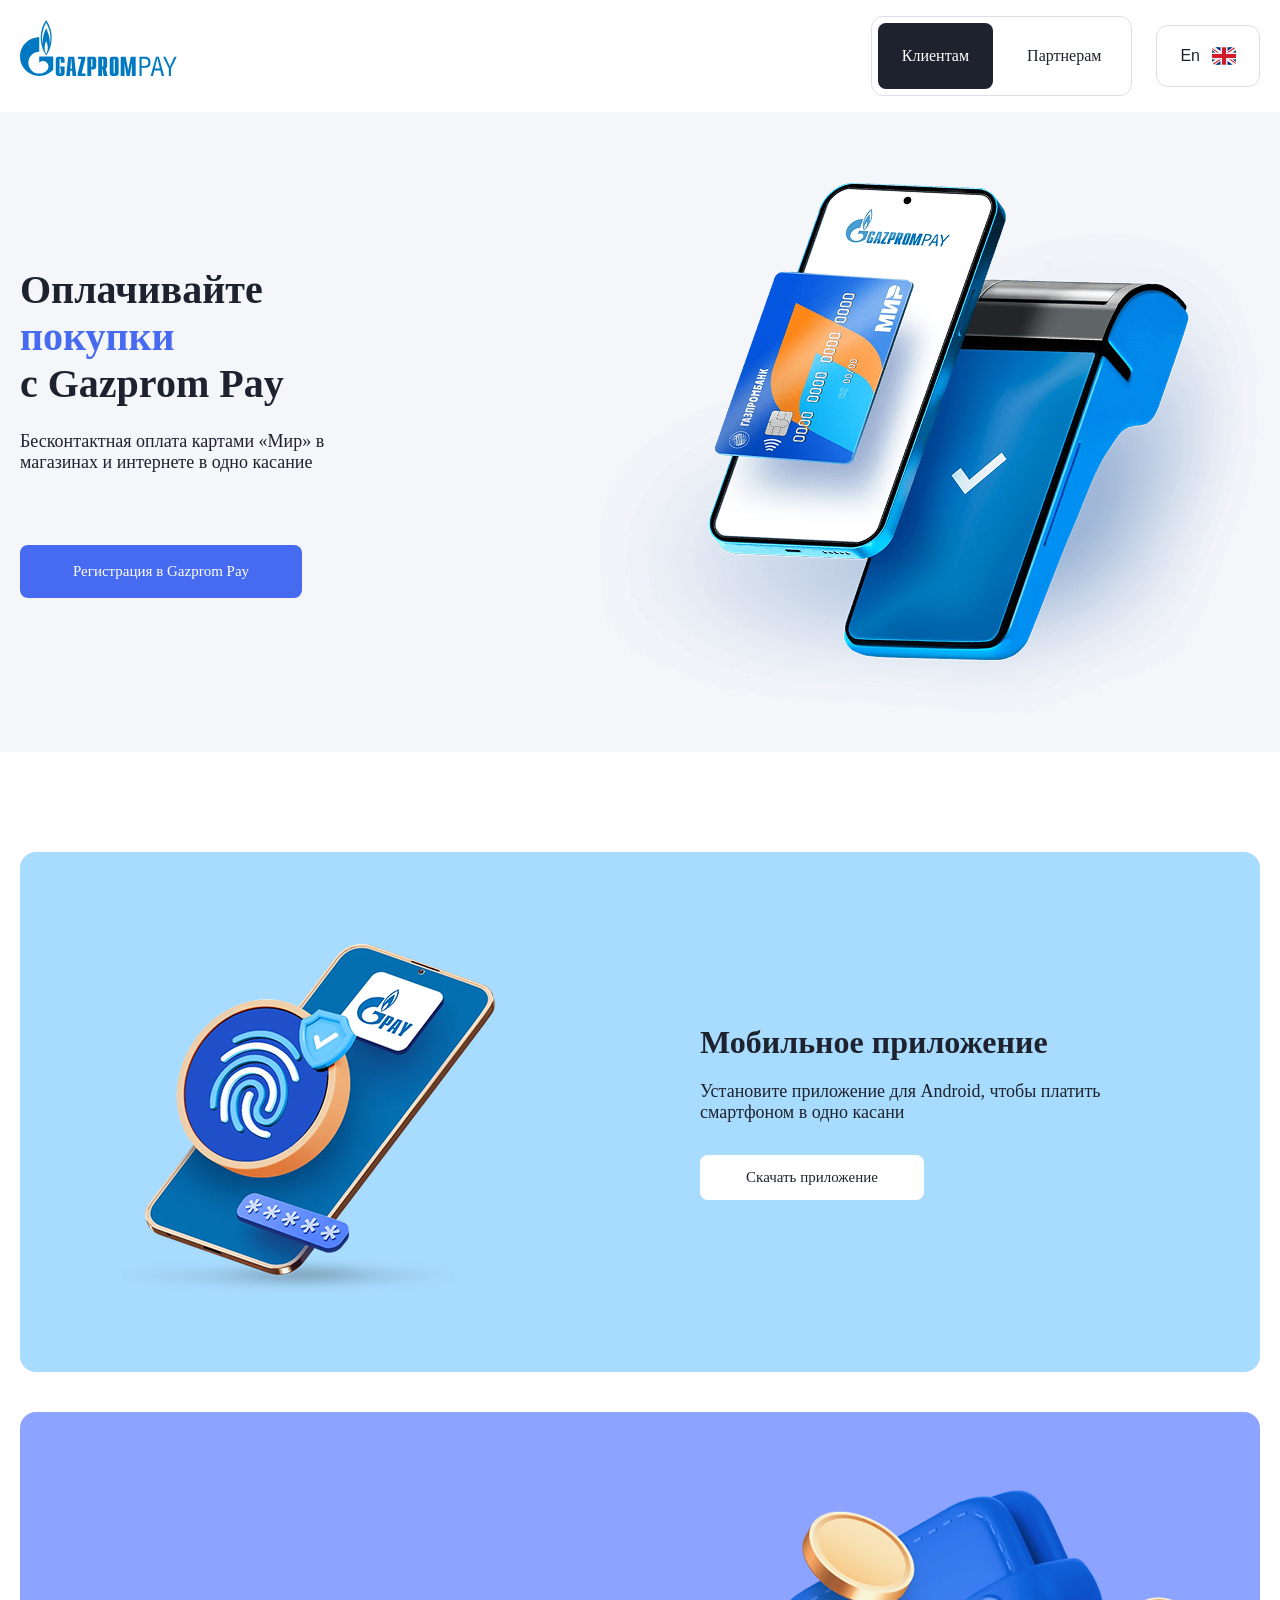
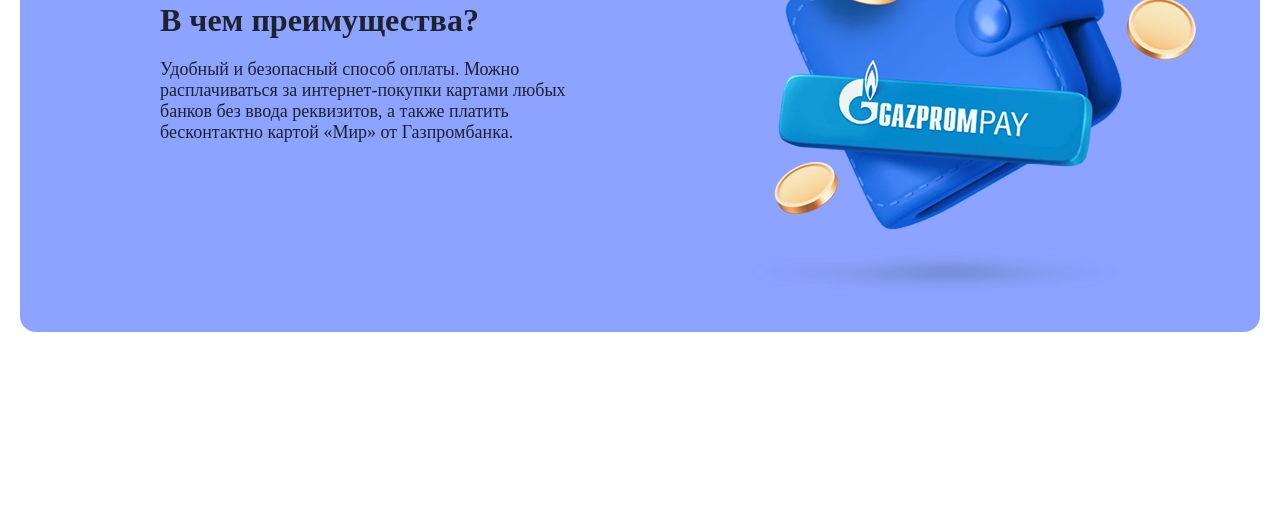
==== index.html @ cb70c54f "Главная система" ====
<!DOCTYPE html>
<html lang="en">
<head>
    <meta charset="UTF-8">
    <meta name="viewport" content="width=device-width, initial-scale=1.0">
    <title>Газпром pay</title>
    <link rel="stylesheet" href="style.css">
</head>
<body>
    <header class="header">
        <div class="container">
            <div class="logo">
                <svg width="157" height="68" viewBox="0 0 157 68" fill="none" xmlns="http://www.w3.org/2000/svg">
                    <path d="M121.624 55.9659H119.508V36.8105H124.792C128.254 36.8105 130.529 38.4332 130.529 42.2121C130.529 46.681 127.835 47.8524 124.396 47.8524H121.62V55.9696L121.624 55.9659ZM121.624 45.935H123.684C126.59 45.935 128.335 45.4836 128.335 42.2084C128.335 39.4964 126.827 38.7242 124.292 38.7242H121.624V45.935Z" fill="#0079C2"/>
                    <path d="M136.031 36.8105H138.833L144.173 55.9659H141.846L140.341 50.4599H134.341L132.941 55.9659H130.613L136.031 36.8105ZM137.406 38.3549H137.354L134.845 48.5462H139.867L137.41 38.3549H137.406Z" fill="#0079C2"/>
                    <path d="M145.47 36.8105L149.91 46.4125L154.375 36.8105H156.702L150.966 48.5425V55.9659H148.853V48.5425L143.143 36.8105H145.47Z" fill="#0079C2"/>
                    <path d="M30.74 10.113C29.5616 4.9166 26.6043 0.690114 26.1966 0C25.5555 0.96989 23.1949 4.70024 21.9979 8.84092C20.6897 13.4554 20.497 17.5513 20.9491 21.5838C21.3975 25.6163 23.0911 29.757 23.0911 29.757C23.9916 31.9355 25.3406 34.2632 26.2189 35.4085C27.5048 33.7261 30.4621 28.7013 31.3812 22.1433C31.8926 18.4988 31.9148 15.3093 30.74 10.1092V10.113ZM26.1966 34.114C25.6185 33.0136 24.718 30.9208 24.6328 27.6866C24.6105 24.5606 25.852 21.8859 26.2152 21.3264C26.5376 21.8859 27.6086 24.2174 27.7346 27.4069C27.8198 30.5329 26.7933 32.9912 26.1929 34.114H26.1966ZM30.3917 18.9315C30.3472 20.9123 30.1137 23.0051 29.8136 24.2584C29.921 22.1023 29.6653 19.0621 29.1725 16.6896C28.6796 14.3171 27.2862 10.3517 26.1744 8.51638C25.1479 10.2622 23.8805 13.6941 23.2171 16.6672C22.5501 19.644 22.5315 23.2438 22.5315 24.3256C22.3574 23.4154 21.9127 20.17 22.0387 16.9059C22.1424 14.2126 22.765 11.4484 23.1097 10.1764C24.4141 5.92752 25.8965 3.21183 26.1744 2.77911C26.4523 3.21183 28.3164 6.55422 29.2836 10.0682C30.2435 13.5822 30.4399 16.947 30.3954 18.9315" fill="#0079C2"/>
                    <path d="M28.198 36.6209H19.2335V42.679C19.2335 42.679 19.2483 42.6603 19.2557 42.6529C21.3681 40.5266 24.7923 40.5266 26.9083 42.6529C29.0207 44.7792 29.0207 48.2297 26.9083 50.356C26.9009 50.3635 26.8898 50.371 26.8824 50.3821C26.8824 50.3821 26.8602 50.4008 26.8527 50.412C24.7478 52.5196 21.9943 53.5716 19.2409 53.5716C16.4874 53.5716 13.708 52.5084 11.5994 50.3859C7.88239 46.6443 7.44139 40.8511 10.2764 36.6209C10.6581 36.0502 11.0991 35.5055 11.5994 35.0019C13.708 32.8794 16.4763 31.8162 19.2409 31.8162V17.2529C8.61245 17.2529 0 25.926 0 36.6246C0 47.3233 8.61615 55.9926 19.2409 55.9926C24.7812 55.9926 29.773 53.635 33.2861 49.8599V36.6209H28.2091H28.198Z" fill="#0079C2"/>
                    <path d="M44.6378 52.5388C44.6378 53.893 44.4711 55.9969 41.7806 55.9969H38.5936C35.8994 55.9969 35.7363 53.893 35.7363 52.5388V40.0869C35.7363 38.7328 35.8994 36.6289 38.5936 36.6289H41.7806C44.4748 36.6289 44.6378 38.7328 44.6378 40.0869V42.825H40.7911V39.6654C40.7911 39.3334 40.5428 39.0275 40.1871 39.0275C39.9684 39.0275 39.583 39.1655 39.583 39.6654V52.8746C39.583 53.3707 39.9684 53.5125 40.1871 53.5125C40.5428 53.5125 40.7911 53.2066 40.7911 52.8746V48.6332H40.213V46.5031H44.6378V52.5351V52.5388Z" fill="#0079C2"/>
                    <path d="M50.4373 48.719L51.097 39.0387H51.3156L51.9753 48.719H50.4373ZM46.1756 55.9969H49.9407L50.2965 50.849H52.1087L52.4681 55.9969H56.2333L54.2247 36.6289H48.1768L46.1719 55.9969H46.1756Z" fill="#0079C2"/>
                    <path d="M57.666 53.5608L61.3496 39.0385H58.0514V36.625H65.3075V39.0348L61.6239 53.5123H65.5299V55.9967H57.666V53.5608Z" fill="#0079C2"/>
                    <path d="M71.194 46.9947V39.0304H71.6905C72.1019 39.0304 72.4058 39.3886 72.4058 40.0003V46.0286C72.4058 46.6366 72.1056 46.9985 71.6905 46.9985H71.194V46.9947ZM67.3436 55.9961H71.194V49.412H73.3915C76.0857 49.412 76.2488 47.3081 76.2488 45.954V40.0899C76.2488 38.732 76.0857 36.6318 73.3915 36.6318H67.3398V55.9998L67.3436 55.9961Z" fill="#0079C2"/>
                    <path d="M82.0809 46.4134V39.0273H82.5775C82.9888 39.0273 83.2927 39.3855 83.2927 39.9972V45.4473C83.2927 46.0553 82.9888 46.4134 82.5775 46.4134H82.0809ZM87.6323 55.9967L85.7349 48.4427C87.1097 47.8907 87.1357 46.6149 87.1357 46.0889V40.083C87.1357 38.7252 86.9726 36.625 84.2784 36.625H78.2305V55.993H82.0772V48.827H82.3514L83.6707 55.993H87.6286L87.6323 55.9967Z" fill="#0079C2"/>
                    <path d="M94.7655 52.8744C94.7655 53.2064 94.5173 53.5086 94.1615 53.5086C93.9429 53.5086 93.5574 53.3705 93.5574 52.8744V39.6652C93.5574 39.1654 93.9429 39.0273 94.1615 39.0273C94.5173 39.0273 94.7655 39.3332 94.7655 39.6652V52.8744ZM89.707 52.5349C89.707 53.8891 89.8738 55.993 92.568 55.993H95.755C98.4492 55.993 98.6123 53.8891 98.6123 52.5349V40.083C98.6123 38.7289 98.4492 36.625 95.755 36.625H92.568C89.8738 36.625 89.707 38.7289 89.707 40.083V52.5349Z" fill="#0079C2"/>
                    <path d="M110.693 36.625H115.696V55.9967H111.85V43.847H111.712L109.734 55.9967H106.654L104.675 43.847H104.538V55.9967H100.688V36.625H105.69L108.192 50.2408L110.693 36.625Z" fill="#0079C2"/>
                    </svg>                    
            </div>
            <nav class="navigation">
                <div class="buttons">
                    <a href="#" class="nav-btn active">Клиентам</a>
                    <a href="#" class="nav-btn">Партнерам</a>
                </div>
                <button class="lang">
                    <p class="lang-text">En</p>
                    <svg width="24" height="24" viewBox="0 0 24 24" fill="none" xmlns="http://www.w3.org/2000/svg">
                        <path d="M0 6.03937V8.66671H3.752L0 6.03937ZM3.10933 20.6667H8.66667V16.7754L3.10933 20.6667ZM15.3333 16.776V20.6667H20.89L15.3333 16.776ZM0 15.3334V17.9607L3.75333 15.3334H0ZM20.8913 3.33337H15.3333V7.22471L20.8913 3.33337ZM24 17.9614V15.3334H20.246L24 17.9614ZM24 8.66671V6.03937L20.2473 8.66671H24ZM8.66667 3.33337H3.10933L8.66667 7.22471V3.33337Z" fill="#00247D"/>
                        <path d="M16.76 15.3334L23.2347 19.8674C23.5509 19.5416 23.7781 19.1401 23.8947 18.7014L19.0847 15.3334H16.76ZM8.66667 15.3334H7.23934L0.765342 19.8667C1.11268 20.22 1.55801 20.4727 2.05734 20.59L8.66667 15.962V15.3334ZM15.3333 8.6667H16.7607L23.2347 4.13337C22.8814 3.77488 22.4336 3.52405 21.9433 3.41003L15.3333 8.03803V8.6667ZM7.23934 8.6667L0.765342 4.13337C0.449311 4.45935 0.221885 4.86073 0.104675 5.29937L4.91468 8.6667H7.23934Z" fill="#CF1B2B"/>
                        <path d="M24 14H14V20.6667H15.3333V16.776L20.89 20.6667H21.3333C21.6875 20.6668 22.0381 20.5961 22.3646 20.4588C22.6911 20.3216 22.9869 20.1205 23.2347 19.8674L16.76 15.3334H19.0847L23.8947 18.7014C23.9567 18.4767 24 18.244 24 18V17.9614L20.246 15.3334H24V14ZM0 14V15.3334H3.75333L0 17.9607V18C0 18.7274 0.292667 19.3854 0.765333 19.8667L7.23933 15.3334H8.66667V15.962L2.05733 20.5894C2.25333 20.636 2.456 20.6667 2.66667 20.6667H3.10933L8.66667 16.7754V20.6667H10V14H0ZM24 6.00004C24.0004 5.30136 23.7254 4.63068 23.2347 4.13337L16.7607 8.66671H15.3333V8.03804L21.9433 3.41004C21.7436 3.36106 21.5389 3.33533 21.3333 3.33337H20.8913L15.3333 7.22471V3.33337H14V10H24V8.66671H20.2473L24 6.03937V6.00004ZM8.66667 3.33337V7.22471L3.10933 3.33337H2.66667C2.31242 3.33322 1.96171 3.40392 1.63519 3.5413C1.30866 3.67869 1.01291 3.88 0.765333 4.13337L7.23933 8.66671H4.91467L0.104667 5.29937C0.0385201 5.52718 0.00331561 5.76285 0 6.00004L0 6.03937L3.752 8.66671H0V10H10V3.33337H8.66667Z" fill="#EEEEEE"/>
                        <path d="M14 10V3.33337H10V10H0V14H10V20.6667H14V14H24V10H14Z" fill="#CF1B2B"/>
                        </svg>                        
                </button>
            </nav>
        </div>
    </header>
    <main class="main">
      <section class="banner">
        <div class="container">
            <div class="banner-info">
                    <h1 class="banner-title">Оплачивайте
                        <span class="blue-text"> покупки </span>
                        <br>
                        с Gazprom Pay
                    </h1>
                    <p class="banner-description">Бесконтактная оплата картами «Мир» в магазинах и интернете в одно касание</p>
                    <button class="banner-btn">Регистрация в Gazprom Pay</button>
            </div>
            <img class="banner-img" src="images/banner-img.png" alt="Картинка баннер">
        </div>
      </section>
      <section class="cards">
        <div class="container">
            <div class="card-list">
                <div class="card card-blue">
                    <img class="card-img" src="images/card-first.png" alt="Изображение платежного средства">
                    <div class="card-info">
                        <h2 class="card-title">Мобильное приложение</h2>
                        <p class="card-description">Установите приложение для Android, чтобы платить смартфоном в одно касани</p>
                        <button class="card-button">Скачать приложение</button>
                    </div>
                </div>
                <div class="card card-purple">
                    <div class="card-info">
                        <h2 class="card-title">В чем преимущества?</h2>
                        <p class="card-description">Удобный и безопасный способ оплаты. Можно расплачиваться за интернет-покупки картами любых банков без ввода реквизитов, а также платить бесконтактно картой «Мир» от Газпромбанка.</p>
                    </div>
                    <img class="card-img" src="images/card-second.png" alt="Изображение кошелька">
                </div>
            </div>
        </div>
      </section>
      <section class="pay">
        <div class="container"></div>
      </section>
      <section class="partners">
        <div class="container"></div>
      </section>
    </main>
    <footer class="footer">
        <div class="container"></div>
    </footer>
    <script src="index.js"></script>
</body>
</html>
---- style.css ----
* {
    padding: 0;
    margin: 0;
    box-sizing: border-box
}

body {
    color: #1E222E;
}

.container {
    max-width: 1240px;
    margin: 0 auto;
}

a {
    text-decoration: none;
}

button {
    border: 0;
}

.header {
    padding: 16px 0;
}

.header .container {
    display: flex;
    align-items: center;
    justify-content: space-between;
}

.navigation {
    display: flex;
    align-items: center;
    gap: 24px;
}

.buttons {
    display: flex;
    padding: 6px;
    border: 1px solid #DBDFEC;
    border-radius: 12px;
    gap: 10px;
}

.nav-btn {
    padding:  24px;
    border-radius: 8px;
    font-size: 16px;
    font-weight: 500;
    color: #1E222E;
}

.nav-btn.active {
    color: #fff;
    background-color: #1E222E;
}

.lang {
    border: 1px solid #DBDFEC;
    border-radius: 12px;
    padding: 18px 23px;
    display: flex;
    align-items: center;
    gap: 12px;
    font-size: 16px;
    font-weight: 500;
    color: #1E222E;
    background-color: transparent;
}

.banner {
    background-color: #F4F6FA;
}

.banner .container {
  display: flex;
  align-items: center;
  justify-content: space-between;
}

.banner-info {
    display: flex;
    flex-direction: column;
    gap: 24px;
    width: 400px;
}

.banner-title {
    font-size: 40px;
    
}

.blue-text {
    color: #476BF0;
}

.banner-description {
    font-size: 18px;
    width: 383px;
    margin-bottom: 48px;
}

.banner-btn {
    background-color: #476BF0;
    color: #fff;
    font-family: inherit;
    width: 282px;
    padding: 18px 32px;
    box-sizing: border-box;
    border-radius: 8px;
    font-size: 15px;
}

.cards {
    padding: 100px 0;
}

.card-list {
    display: flex;
    gap: 40px;
    flex-direction: column;
    margin-bottom: 100px;
}

.card {
     border-radius: 16px;
     height: 520px;
     box-sizing: border-box;
    display: flex;
    align-items: center;
    gap: 92px;
}

.card-blue {
 background-color: #A8DCFF;
}

.card-purple {
    background-color: #8CA3FF;
}

.card-info {
    display: flex;
    gap: 20px;
    flex-direction: column;
}

.card-title {
  font-size: 32px;
}

.card-description {
  font-size: 18px;
  
}

.card-blue .card-description {
    margin-bottom: 12px;
}

.card-button {
    border-radius: 8px;
    color: #1E222E;
    background-color: #fff;
    font-family: inherit;
    padding: 14px 32px;
    width: 224px;
    font-size: 15px;
}

.card-blue .card-info {
    padding: 168px 0;
    padding-right: 132px;
}

.card-purple .card-info {
    padding: 172px 0;
    padding-left: 140px;
}
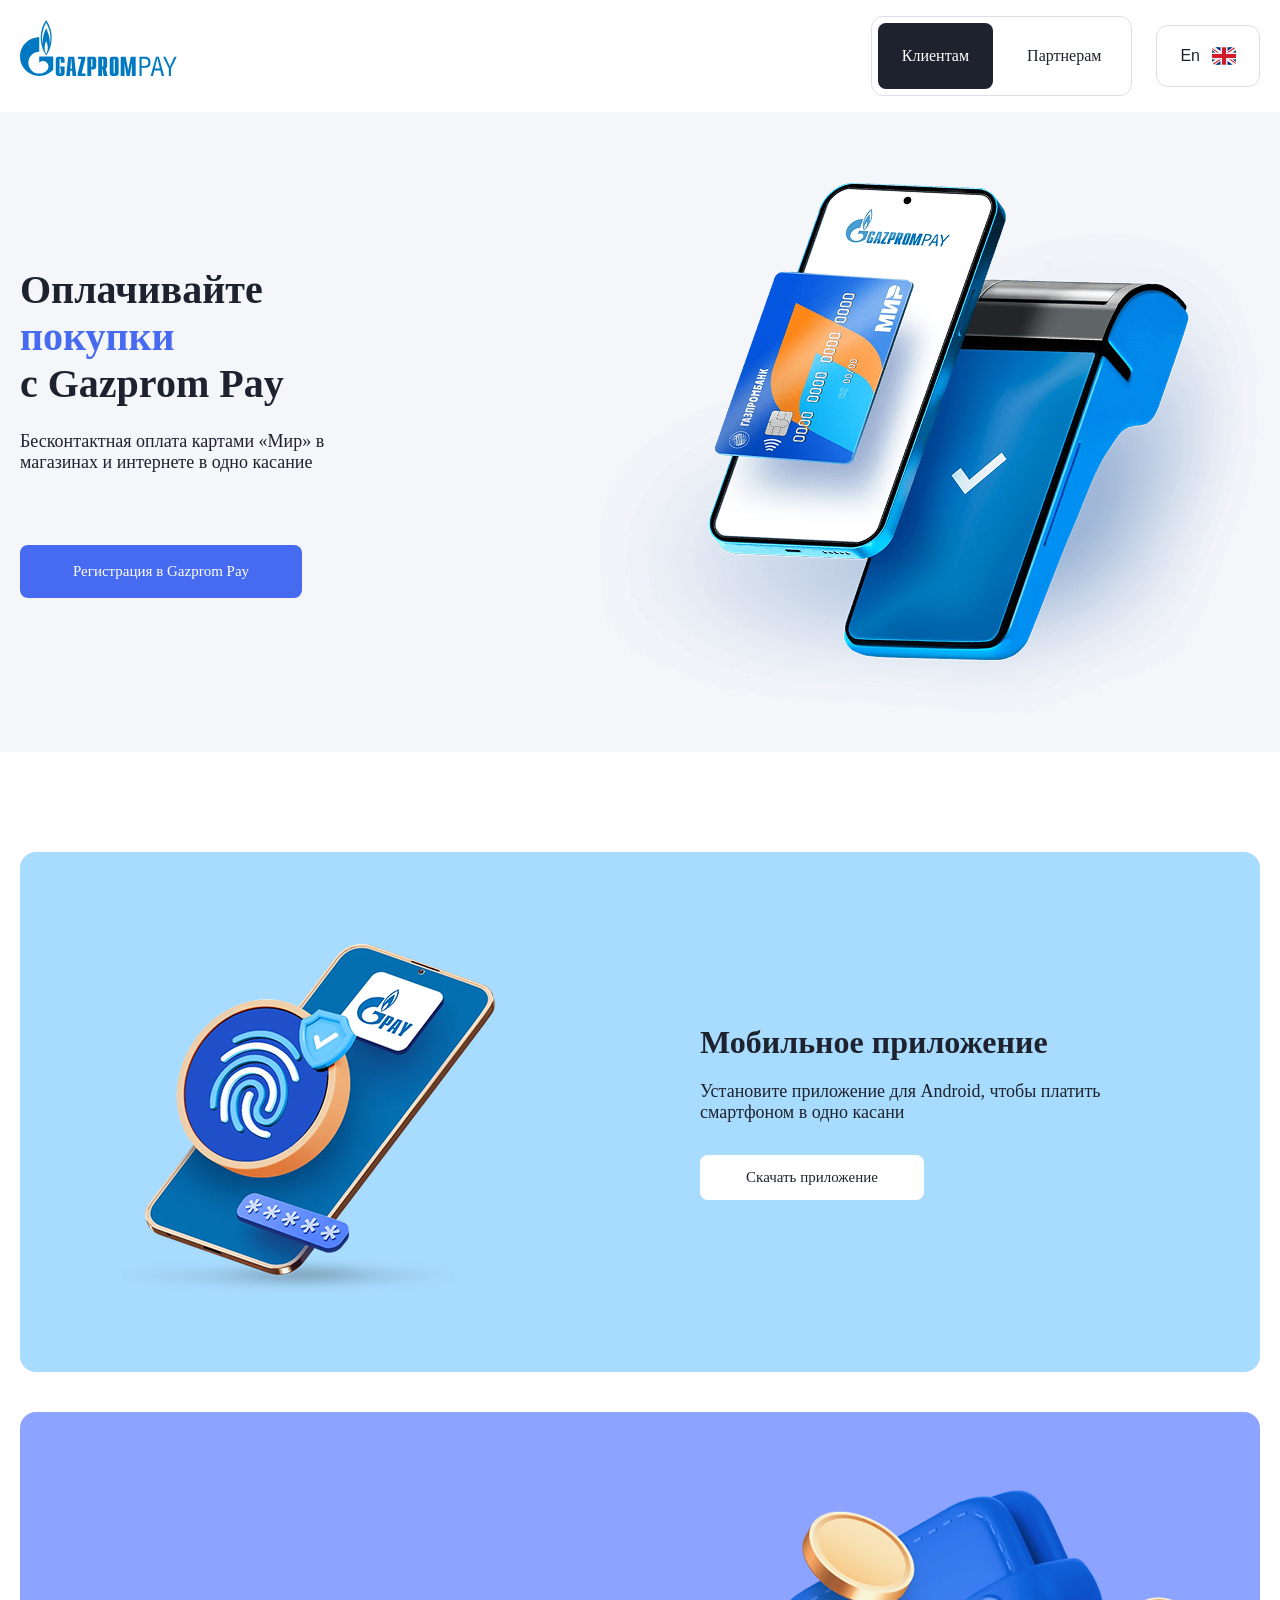
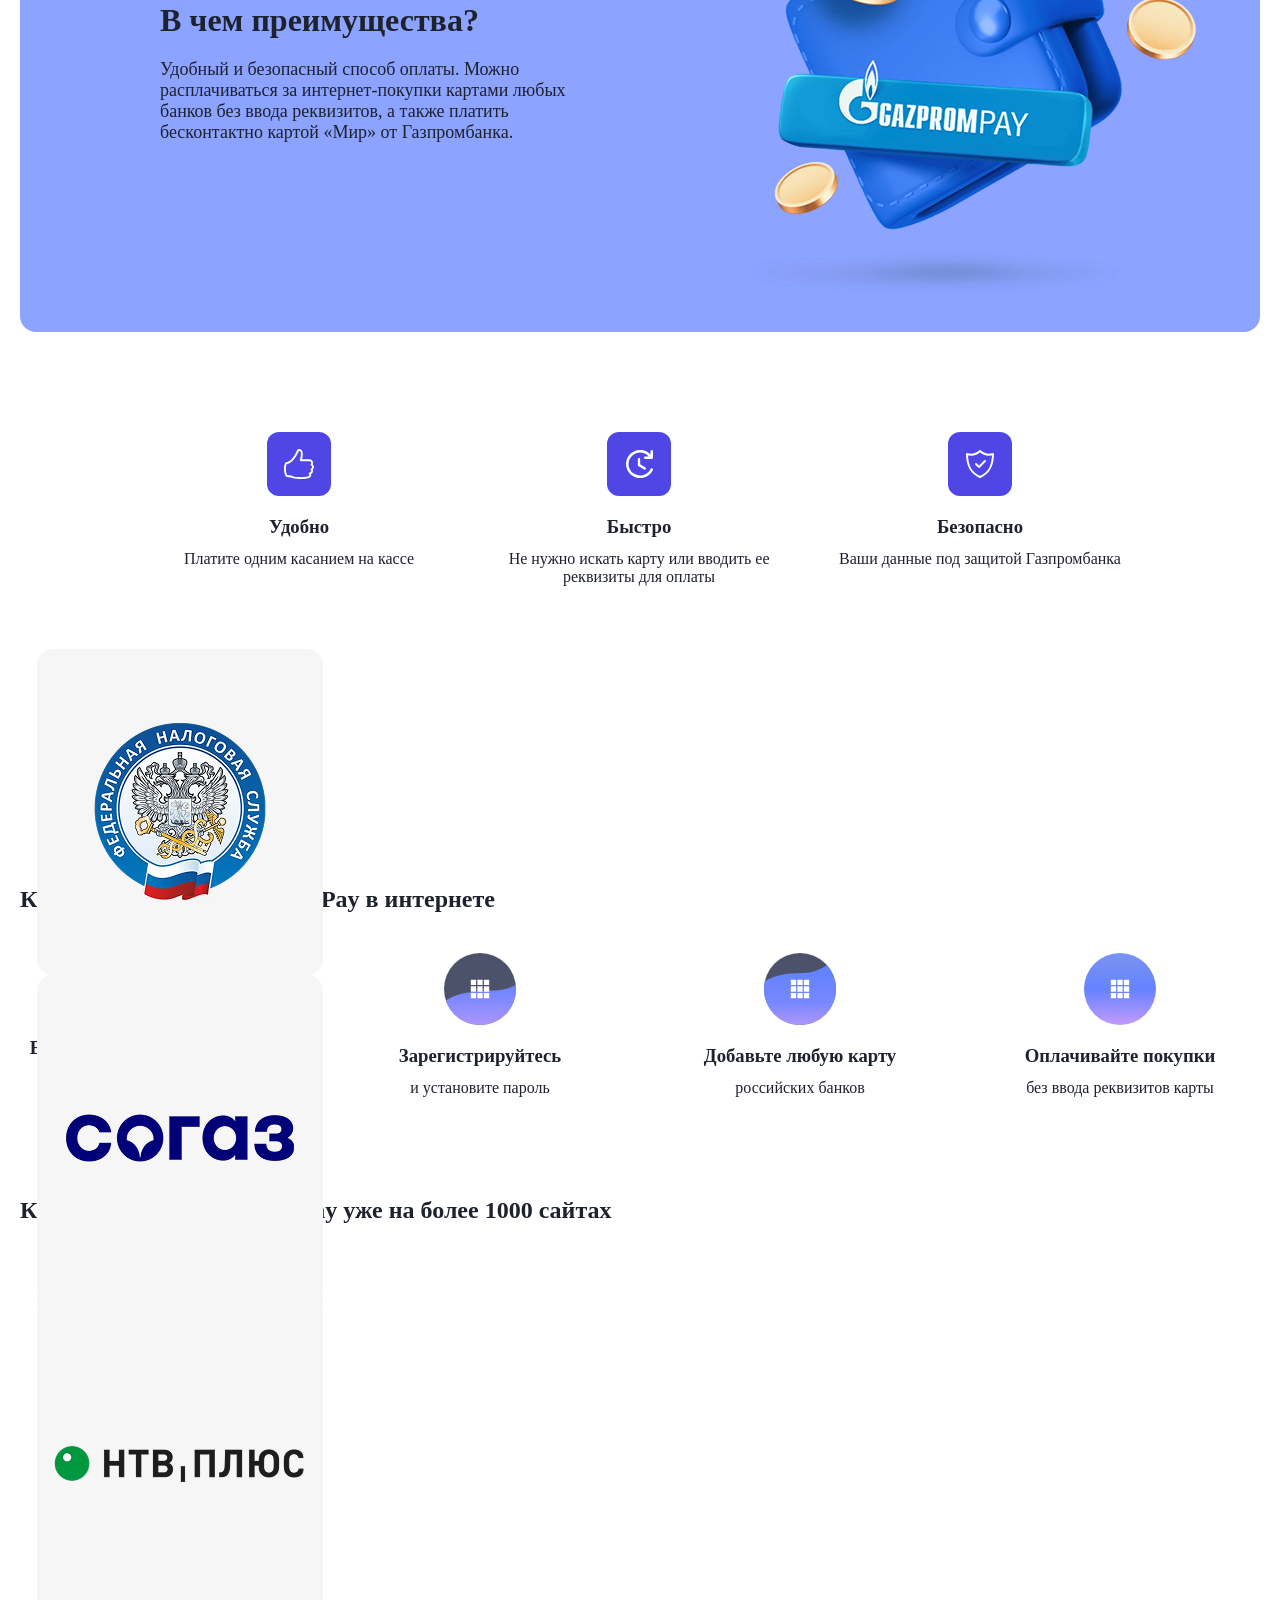
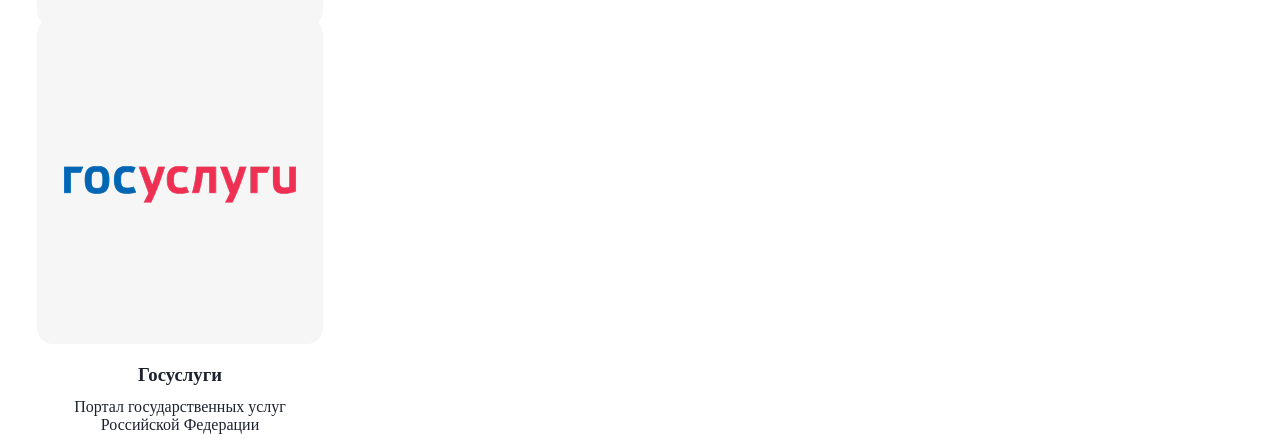
==== commit 7896d7e4: "Обновлены файлы data.html, data.js, index.html, style.css и добавлены новые изображения" ====
--- a/index.html
+++ b/index.html
@@ -1,93 +1,381 @@
 <!DOCTYPE html>
 <html lang="en">
-<head>
-    <meta charset="UTF-8">
-    <meta name="viewport" content="width=device-width, initial-scale=1.0">
-    <title>Газпром pay</title>
-    <link rel="stylesheet" href="style.css">
-</head>
-<body>
-    <header class="header">
-        <div class="container">
-            <div class="logo">
-                <svg width="157" height="68" viewBox="0 0 157 68" fill="none" xmlns="http://www.w3.org/2000/svg">
-                    <path d="M121.624 55.9659H119.508V36.8105H124.792C128.254 36.8105 130.529 38.4332 130.529 42.2121C130.529 46.681 127.835 47.8524 124.396 47.8524H121.62V55.9696L121.624 55.9659ZM121.624 45.935H123.684C126.59 45.935 128.335 45.4836 128.335 42.2084C128.335 39.4964 126.827 38.7242 124.292 38.7242H121.624V45.935Z" fill="#0079C2"/>
-                    <path d="M136.031 36.8105H138.833L144.173 55.9659H141.846L140.341 50.4599H134.341L132.941 55.9659H130.613L136.031 36.8105ZM137.406 38.3549H137.354L134.845 48.5462H139.867L137.41 38.3549H137.406Z" fill="#0079C2"/>
-                    <path d="M145.47 36.8105L149.91 46.4125L154.375 36.8105H156.702L150.966 48.5425V55.9659H148.853V48.5425L143.143 36.8105H145.47Z" fill="#0079C2"/>
-                    <path d="M30.74 10.113C29.5616 4.9166 26.6043 0.690114 26.1966 0C25.5555 0.96989 23.1949 4.70024 21.9979 8.84092C20.6897 13.4554 20.497 17.5513 20.9491 21.5838C21.3975 25.6163 23.0911 29.757 23.0911 29.757C23.9916 31.9355 25.3406 34.2632 26.2189 35.4085C27.5048 33.7261 30.4621 28.7013 31.3812 22.1433C31.8926 18.4988 31.9148 15.3093 30.74 10.1092V10.113ZM26.1966 34.114C25.6185 33.0136 24.718 30.9208 24.6328 27.6866C24.6105 24.5606 25.852 21.8859 26.2152 21.3264C26.5376 21.8859 27.6086 24.2174 27.7346 27.4069C27.8198 30.5329 26.7933 32.9912 26.1929 34.114H26.1966ZM30.3917 18.9315C30.3472 20.9123 30.1137 23.0051 29.8136 24.2584C29.921 22.1023 29.6653 19.0621 29.1725 16.6896C28.6796 14.3171 27.2862 10.3517 26.1744 8.51638C25.1479 10.2622 23.8805 13.6941 23.2171 16.6672C22.5501 19.644 22.5315 23.2438 22.5315 24.3256C22.3574 23.4154 21.9127 20.17 22.0387 16.9059C22.1424 14.2126 22.765 11.4484 23.1097 10.1764C24.4141 5.92752 25.8965 3.21183 26.1744 2.77911C26.4523 3.21183 28.3164 6.55422 29.2836 10.0682C30.2435 13.5822 30.4399 16.947 30.3954 18.9315" fill="#0079C2"/>
-                    <path d="M28.198 36.6209H19.2335V42.679C19.2335 42.679 19.2483 42.6603 19.2557 42.6529C21.3681 40.5266 24.7923 40.5266 26.9083 42.6529C29.0207 44.7792 29.0207 48.2297 26.9083 50.356C26.9009 50.3635 26.8898 50.371 26.8824 50.3821C26.8824 50.3821 26.8602 50.4008 26.8527 50.412C24.7478 52.5196 21.9943 53.5716 19.2409 53.5716C16.4874 53.5716 13.708 52.5084 11.5994 50.3859C7.88239 46.6443 7.44139 40.8511 10.2764 36.6209C10.6581 36.0502 11.0991 35.5055 11.5994 35.0019C13.708 32.8794 16.4763 31.8162 19.2409 31.8162V17.2529C8.61245 17.2529 0 25.926 0 36.6246C0 47.3233 8.61615 55.9926 19.2409 55.9926C24.7812 55.9926 29.773 53.635 33.2861 49.8599V36.6209H28.2091H28.198Z" fill="#0079C2"/>
-                    <path d="M44.6378 52.5388C44.6378 53.893 44.4711 55.9969 41.7806 55.9969H38.5936C35.8994 55.9969 35.7363 53.893 35.7363 52.5388V40.0869C35.7363 38.7328 35.8994 36.6289 38.5936 36.6289H41.7806C44.4748 36.6289 44.6378 38.7328 44.6378 40.0869V42.825H40.7911V39.6654C40.7911 39.3334 40.5428 39.0275 40.1871 39.0275C39.9684 39.0275 39.583 39.1655 39.583 39.6654V52.8746C39.583 53.3707 39.9684 53.5125 40.1871 53.5125C40.5428 53.5125 40.7911 53.2066 40.7911 52.8746V48.6332H40.213V46.5031H44.6378V52.5351V52.5388Z" fill="#0079C2"/>
-                    <path d="M50.4373 48.719L51.097 39.0387H51.3156L51.9753 48.719H50.4373ZM46.1756 55.9969H49.9407L50.2965 50.849H52.1087L52.4681 55.9969H56.2333L54.2247 36.6289H48.1768L46.1719 55.9969H46.1756Z" fill="#0079C2"/>
-                    <path d="M57.666 53.5608L61.3496 39.0385H58.0514V36.625H65.3075V39.0348L61.6239 53.5123H65.5299V55.9967H57.666V53.5608Z" fill="#0079C2"/>
-                    <path d="M71.194 46.9947V39.0304H71.6905C72.1019 39.0304 72.4058 39.3886 72.4058 40.0003V46.0286C72.4058 46.6366 72.1056 46.9985 71.6905 46.9985H71.194V46.9947ZM67.3436 55.9961H71.194V49.412H73.3915C76.0857 49.412 76.2488 47.3081 76.2488 45.954V40.0899C76.2488 38.732 76.0857 36.6318 73.3915 36.6318H67.3398V55.9998L67.3436 55.9961Z" fill="#0079C2"/>
-                    <path d="M82.0809 46.4134V39.0273H82.5775C82.9888 39.0273 83.2927 39.3855 83.2927 39.9972V45.4473C83.2927 46.0553 82.9888 46.4134 82.5775 46.4134H82.0809ZM87.6323 55.9967L85.7349 48.4427C87.1097 47.8907 87.1357 46.6149 87.1357 46.0889V40.083C87.1357 38.7252 86.9726 36.625 84.2784 36.625H78.2305V55.993H82.0772V48.827H82.3514L83.6707 55.993H87.6286L87.6323 55.9967Z" fill="#0079C2"/>
-                    <path d="M94.7655 52.8744C94.7655 53.2064 94.5173 53.5086 94.1615 53.5086C93.9429 53.5086 93.5574 53.3705 93.5574 52.8744V39.6652C93.5574 39.1654 93.9429 39.0273 94.1615 39.0273C94.5173 39.0273 94.7655 39.3332 94.7655 39.6652V52.8744ZM89.707 52.5349C89.707 53.8891 89.8738 55.993 92.568 55.993H95.755C98.4492 55.993 98.6123 53.8891 98.6123 52.5349V40.083C98.6123 38.7289 98.4492 36.625 95.755 36.625H92.568C89.8738 36.625 89.707 38.7289 89.707 40.083V52.5349Z" fill="#0079C2"/>
-                    <path d="M110.693 36.625H115.696V55.9967H111.85V43.847H111.712L109.734 55.9967H106.654L104.675 43.847H104.538V55.9967H100.688V36.625H105.69L108.192 50.2408L110.693 36.625Z" fill="#0079C2"/>
-                    </svg>                    
+    <head>
+        <meta charset="UTF-8">
+        <meta name="viewport" content="width=device-width, initial-scale=1.0">
+        <title>Газпром pay</title>
+        <link rel="stylesheet" href="style.css">
+    </head>
+    <body>
+        <header class="header">
+            <div class="container">
+                <div class="logo">
+                    <svg width="157" height="68" viewBox="0 0 157 68"
+                        fill="none" xmlns="http://www.w3.org/2000/svg">
+                        <path
+                            d="M121.624 55.9659H119.508V36.8105H124.792C128.254 36.8105 130.529 38.4332 130.529 42.2121C130.529 46.681 127.835 47.8524 124.396 47.8524H121.62V55.9696L121.624 55.9659ZM121.624 45.935H123.684C126.59 45.935 128.335 45.4836 128.335 42.2084C128.335 39.4964 126.827 38.7242 124.292 38.7242H121.624V45.935Z"
+                            fill="#0079C2" />
+                        <path
+                            d="M136.031 36.8105H138.833L144.173 55.9659H141.846L140.341 50.4599H134.341L132.941 55.9659H130.613L136.031 36.8105ZM137.406 38.3549H137.354L134.845 48.5462H139.867L137.41 38.3549H137.406Z"
+                            fill="#0079C2" />
+                        <path
+                            d="M145.47 36.8105L149.91 46.4125L154.375 36.8105H156.702L150.966 48.5425V55.9659H148.853V48.5425L143.143 36.8105H145.47Z"
+                            fill="#0079C2" />
+                        <path
+                            d="M30.74 10.113C29.5616 4.9166 26.6043 0.690114 26.1966 0C25.5555 0.96989 23.1949 4.70024 21.9979 8.84092C20.6897 13.4554 20.497 17.5513 20.9491 21.5838C21.3975 25.6163 23.0911 29.757 23.0911 29.757C23.9916 31.9355 25.3406 34.2632 26.2189 35.4085C27.5048 33.7261 30.4621 28.7013 31.3812 22.1433C31.8926 18.4988 31.9148 15.3093 30.74 10.1092V10.113ZM26.1966 34.114C25.6185 33.0136 24.718 30.9208 24.6328 27.6866C24.6105 24.5606 25.852 21.8859 26.2152 21.3264C26.5376 21.8859 27.6086 24.2174 27.7346 27.4069C27.8198 30.5329 26.7933 32.9912 26.1929 34.114H26.1966ZM30.3917 18.9315C30.3472 20.9123 30.1137 23.0051 29.8136 24.2584C29.921 22.1023 29.6653 19.0621 29.1725 16.6896C28.6796 14.3171 27.2862 10.3517 26.1744 8.51638C25.1479 10.2622 23.8805 13.6941 23.2171 16.6672C22.5501 19.644 22.5315 23.2438 22.5315 24.3256C22.3574 23.4154 21.9127 20.17 22.0387 16.9059C22.1424 14.2126 22.765 11.4484 23.1097 10.1764C24.4141 5.92752 25.8965 3.21183 26.1744 2.77911C26.4523 3.21183 28.3164 6.55422 29.2836 10.0682C30.2435 13.5822 30.4399 16.947 30.3954 18.9315"
+                            fill="#0079C2" />
+                        <path
+                            d="M28.198 36.6209H19.2335V42.679C19.2335 42.679 19.2483 42.6603 19.2557 42.6529C21.3681 40.5266 24.7923 40.5266 26.9083 42.6529C29.0207 44.7792 29.0207 48.2297 26.9083 50.356C26.9009 50.3635 26.8898 50.371 26.8824 50.3821C26.8824 50.3821 26.8602 50.4008 26.8527 50.412C24.7478 52.5196 21.9943 53.5716 19.2409 53.5716C16.4874 53.5716 13.708 52.5084 11.5994 50.3859C7.88239 46.6443 7.44139 40.8511 10.2764 36.6209C10.6581 36.0502 11.0991 35.5055 11.5994 35.0019C13.708 32.8794 16.4763 31.8162 19.2409 31.8162V17.2529C8.61245 17.2529 0 25.926 0 36.6246C0 47.3233 8.61615 55.9926 19.2409 55.9926C24.7812 55.9926 29.773 53.635 33.2861 49.8599V36.6209H28.2091H28.198Z"
+                            fill="#0079C2" />
+                        <path
+                            d="M44.6378 52.5388C44.6378 53.893 44.4711 55.9969 41.7806 55.9969H38.5936C35.8994 55.9969 35.7363 53.893 35.7363 52.5388V40.0869C35.7363 38.7328 35.8994 36.6289 38.5936 36.6289H41.7806C44.4748 36.6289 44.6378 38.7328 44.6378 40.0869V42.825H40.7911V39.6654C40.7911 39.3334 40.5428 39.0275 40.1871 39.0275C39.9684 39.0275 39.583 39.1655 39.583 39.6654V52.8746C39.583 53.3707 39.9684 53.5125 40.1871 53.5125C40.5428 53.5125 40.7911 53.2066 40.7911 52.8746V48.6332H40.213V46.5031H44.6378V52.5351V52.5388Z"
+                            fill="#0079C2" />
+                        <path
+                            d="M50.4373 48.719L51.097 39.0387H51.3156L51.9753 48.719H50.4373ZM46.1756 55.9969H49.9407L50.2965 50.849H52.1087L52.4681 55.9969H56.2333L54.2247 36.6289H48.1768L46.1719 55.9969H46.1756Z"
+                            fill="#0079C2" />
+                        <path
+                            d="M57.666 53.5608L61.3496 39.0385H58.0514V36.625H65.3075V39.0348L61.6239 53.5123H65.5299V55.9967H57.666V53.5608Z"
+                            fill="#0079C2" />
+                        <path
+                            d="M71.194 46.9947V39.0304H71.6905C72.1019 39.0304 72.4058 39.3886 72.4058 40.0003V46.0286C72.4058 46.6366 72.1056 46.9985 71.6905 46.9985H71.194V46.9947ZM67.3436 55.9961H71.194V49.412H73.3915C76.0857 49.412 76.2488 47.3081 76.2488 45.954V40.0899C76.2488 38.732 76.0857 36.6318 73.3915 36.6318H67.3398V55.9998L67.3436 55.9961Z"
+                            fill="#0079C2" />
+                        <path
+                            d="M82.0809 46.4134V39.0273H82.5775C82.9888 39.0273 83.2927 39.3855 83.2927 39.9972V45.4473C83.2927 46.0553 82.9888 46.4134 82.5775 46.4134H82.0809ZM87.6323 55.9967L85.7349 48.4427C87.1097 47.8907 87.1357 46.6149 87.1357 46.0889V40.083C87.1357 38.7252 86.9726 36.625 84.2784 36.625H78.2305V55.993H82.0772V48.827H82.3514L83.6707 55.993H87.6286L87.6323 55.9967Z"
+                            fill="#0079C2" />
+                        <path
+                            d="M94.7655 52.8744C94.7655 53.2064 94.5173 53.5086 94.1615 53.5086C93.9429 53.5086 93.5574 53.3705 93.5574 52.8744V39.6652C93.5574 39.1654 93.9429 39.0273 94.1615 39.0273C94.5173 39.0273 94.7655 39.3332 94.7655 39.6652V52.8744ZM89.707 52.5349C89.707 53.8891 89.8738 55.993 92.568 55.993H95.755C98.4492 55.993 98.6123 53.8891 98.6123 52.5349V40.083C98.6123 38.7289 98.4492 36.625 95.755 36.625H92.568C89.8738 36.625 89.707 38.7289 89.707 40.083V52.5349Z"
+                            fill="#0079C2" />
+                        <path
+                            d="M110.693 36.625H115.696V55.9967H111.85V43.847H111.712L109.734 55.9967H106.654L104.675 43.847H104.538V55.9967H100.688V36.625H105.69L108.192 50.2408L110.693 36.625Z"
+                            fill="#0079C2" />
+                    </svg>
+                </div>
+                <nav class="navigation">
+                    <div class="buttons">
+                        <a href="#" class="nav-btn active">Клиентам</a>
+                        <a href="#" class="nav-btn">Партнерам</a>
+                    </div>
+                    <button class="lang">
+                        <p class="lang-text">En</p>
+                        <svg width="24" height="24" viewBox="0 0 24 24"
+                            fill="none" xmlns="http://www.w3.org/2000/svg">
+                            <path
+                                d="M0 6.03937V8.66671H3.752L0 6.03937ZM3.10933 20.6667H8.66667V16.7754L3.10933 20.6667ZM15.3333 16.776V20.6667H20.89L15.3333 16.776ZM0 15.3334V17.9607L3.75333 15.3334H0ZM20.8913 3.33337H15.3333V7.22471L20.8913 3.33337ZM24 17.9614V15.3334H20.246L24 17.9614ZM24 8.66671V6.03937L20.2473 8.66671H24ZM8.66667 3.33337H3.10933L8.66667 7.22471V3.33337Z"
+                                fill="#00247D" />
+                            <path
+                                d="M16.76 15.3334L23.2347 19.8674C23.5509 19.5416 23.7781 19.1401 23.8947 18.7014L19.0847 15.3334H16.76ZM8.66667 15.3334H7.23934L0.765342 19.8667C1.11268 20.22 1.55801 20.4727 2.05734 20.59L8.66667 15.962V15.3334ZM15.3333 8.6667H16.7607L23.2347 4.13337C22.8814 3.77488 22.4336 3.52405 21.9433 3.41003L15.3333 8.03803V8.6667ZM7.23934 8.6667L0.765342 4.13337C0.449311 4.45935 0.221885 4.86073 0.104675 5.29937L4.91468 8.6667H7.23934Z"
+                                fill="#CF1B2B" />
+                            <path
+                                d="M24 14H14V20.6667H15.3333V16.776L20.89 20.6667H21.3333C21.6875 20.6668 22.0381 20.5961 22.3646 20.4588C22.6911 20.3216 22.9869 20.1205 23.2347 19.8674L16.76 15.3334H19.0847L23.8947 18.7014C23.9567 18.4767 24 18.244 24 18V17.9614L20.246 15.3334H24V14ZM0 14V15.3334H3.75333L0 17.9607V18C0 18.7274 0.292667 19.3854 0.765333 19.8667L7.23933 15.3334H8.66667V15.962L2.05733 20.5894C2.25333 20.636 2.456 20.6667 2.66667 20.6667H3.10933L8.66667 16.7754V20.6667H10V14H0ZM24 6.00004C24.0004 5.30136 23.7254 4.63068 23.2347 4.13337L16.7607 8.66671H15.3333V8.03804L21.9433 3.41004C21.7436 3.36106 21.5389 3.33533 21.3333 3.33337H20.8913L15.3333 7.22471V3.33337H14V10H24V8.66671H20.2473L24 6.03937V6.00004ZM8.66667 3.33337V7.22471L3.10933 3.33337H2.66667C2.31242 3.33322 1.96171 3.40392 1.63519 3.5413C1.30866 3.67869 1.01291 3.88 0.765333 4.13337L7.23933 8.66671H4.91467L0.104667 5.29937C0.0385201 5.52718 0.00331561 5.76285 0 6.00004L0 6.03937L3.752 8.66671H0V10H10V3.33337H8.66667Z"
+                                fill="#EEEEEE" />
+                            <path
+                                d="M14 10V3.33337H10V10H0V14H10V20.6667H14V14H24V10H14Z"
+                                fill="#CF1B2B" />
+                        </svg>
+                    </button>
+                </nav>
             </div>
-            <nav class="navigation">
-                <div class="buttons">
-                    <a href="#" class="nav-btn active">Клиентам</a>
-                    <a href="#" class="nav-btn">Партнерам</a>
+        </header>
+        <main class="main">
+            <section class="banner">
+                <div class="container">
+                    <div class="banner-info">
+                        <h1 class="banner-title">Оплачивайте
+                            <span class="blue-text"> покупки </span>
+                            <br>
+                            с Gazprom Pay
+                        </h1>
+                        <p class="banner-description">Бесконтактная оплата
+                            картами «Мир» в магазинах и интернете в одно
+                            касание</p>
+                        <button class="banner-btn">Регистрация в Gazprom
+                            Pay</button>
+                    </div>
+                    <img class="banner-img" src="images/banner-img.png"
+                        alt="Картинка баннер">
                 </div>
-                <button class="lang">
-                    <p class="lang-text">En</p>
-                    <svg width="24" height="24" viewBox="0 0 24 24" fill="none" xmlns="http://www.w3.org/2000/svg">
-                        <path d="M0 6.03937V8.66671H3.752L0 6.03937ZM3.10933 20.6667H8.66667V16.7754L3.10933 20.6667ZM15.3333 16.776V20.6667H20.89L15.3333 16.776ZM0 15.3334V17.9607L3.75333 15.3334H0ZM20.8913 3.33337H15.3333V7.22471L20.8913 3.33337ZM24 17.9614V15.3334H20.246L24 17.9614ZM24 8.66671V6.03937L20.2473 8.66671H24ZM8.66667 3.33337H3.10933L8.66667 7.22471V3.33337Z" fill="#00247D"/>
-                        <path d="M16.76 15.3334L23.2347 19.8674C23.5509 19.5416 23.7781 19.1401 23.8947 18.7014L19.0847 15.3334H16.76ZM8.66667 15.3334H7.23934L0.765342 19.8667C1.11268 20.22 1.55801 20.4727 2.05734 20.59L8.66667 15.962V15.3334ZM15.3333 8.6667H16.7607L23.2347 4.13337C22.8814 3.77488 22.4336 3.52405 21.9433 3.41003L15.3333 8.03803V8.6667ZM7.23934 8.6667L0.765342 4.13337C0.449311 4.45935 0.221885 4.86073 0.104675 5.29937L4.91468 8.6667H7.23934Z" fill="#CF1B2B"/>
-                        <path d="M24 14H14V20.6667H15.3333V16.776L20.89 20.6667H21.3333C21.6875 20.6668 22.0381 20.5961 22.3646 20.4588C22.6911 20.3216 22.9869 20.1205 23.2347 19.8674L16.76 15.3334H19.0847L23.8947 18.7014C23.9567 18.4767 24 18.244 24 18V17.9614L20.246 15.3334H24V14ZM0 14V15.3334H3.75333L0 17.9607V18C0 18.7274 0.292667 19.3854 0.765333 19.8667L7.23933 15.3334H8.66667V15.962L2.05733 20.5894C2.25333 20.636 2.456 20.6667 2.66667 20.6667H3.10933L8.66667 16.7754V20.6667H10V14H0ZM24 6.00004C24.0004 5.30136 23.7254 4.63068 23.2347 4.13337L16.7607 8.66671H15.3333V8.03804L21.9433 3.41004C21.7436 3.36106 21.5389 3.33533 21.3333 3.33337H20.8913L15.3333 7.22471V3.33337H14V10H24V8.66671H20.2473L24 6.03937V6.00004ZM8.66667 3.33337V7.22471L3.10933 3.33337H2.66667C2.31242 3.33322 1.96171 3.40392 1.63519 3.5413C1.30866 3.67869 1.01291 3.88 0.765333 4.13337L7.23933 8.66671H4.91467L0.104667 5.29937C0.0385201 5.52718 0.00331561 5.76285 0 6.00004L0 6.03937L3.752 8.66671H0V10H10V3.33337H8.66667Z" fill="#EEEEEE"/>
-                        <path d="M14 10V3.33337H10V10H0V14H10V20.6667H14V14H24V10H14Z" fill="#CF1B2B"/>
-                        </svg>                        
-                </button>
-            </nav>
-        </div>
-    </header>
-    <main class="main">
-      <section class="banner">
-        <div class="container">
-            <div class="banner-info">
-                    <h1 class="banner-title">Оплачивайте
-                        <span class="blue-text"> покупки </span>
-                        <br>
-                        с Gazprom Pay
-                    </h1>
-                    <p class="banner-description">Бесконтактная оплата картами «Мир» в магазинах и интернете в одно касание</p>
-                    <button class="banner-btn">Регистрация в Gazprom Pay</button>
-            </div>
-            <img class="banner-img" src="images/banner-img.png" alt="Картинка баннер">
-        </div>
-      </section>
-      <section class="cards">
-        <div class="container">
-            <div class="card-list">
-                <div class="card card-blue">
-                    <img class="card-img" src="images/card-first.png" alt="Изображение платежного средства">
-                    <div class="card-info">
-                        <h2 class="card-title">Мобильное приложение</h2>
-                        <p class="card-description">Установите приложение для Android, чтобы платить смартфоном в одно касани</p>
-                        <button class="card-button">Скачать приложение</button>
+            </section>
+            <section class="cards">
+                <div class="container">
+                    <div class="card-list">
+                        <div class="card card-blue">
+                            <img class="card-img" src="images/card-first.png"
+                                alt="Изображение платежного средства">
+                            <div class="card-info">
+                                <h2 class="card-title">Мобильное приложение</h2>
+                                <p class="card-description">Установите
+                                    приложение для Android, чтобы платить
+                                    смартфоном в одно касани</p>
+                                <button class="card-button">Скачать
+                                    приложение</button>
+                            </div>
+                        </div>
+                        <div class="card card-purple">
+                            <div class="card-info">
+                                <h2 class="card-title">В чем преимущества?</h2>
+                                <p class="card-description">Удобный и безопасный
+                                    способ оплаты. Можно расплачиваться за
+                                    интернет-покупки картами любых банков без
+                                    ввода реквизитов, а также платить
+                                    бесконтактно картой «Мир» от
+                                    Газпромбанка.</p>
+                            </div>
+                            <img class="card-img" src="images/card-second.png"
+                                alt="Изображение кошелька">
+                        </div>
+                    </div>
+                    <div class="icon-container">
+                        <div class="icon">
+                            <div class="icon-img">
+                                <svg width="30" height="30" viewBox="0 0 30 30"
+                                    fill="none"
+                                    xmlns="http://www.w3.org/2000/svg">
+                                    <path
+                                        d="M17.8246 30C9.31585 30 9.25031 29.6464 8.19607 28.8519C7.63712 28.4308 6.58289 28.1391 2.73015 27.8877C2.45114 27.8689 2.18431 27.762 2.00642 27.5453C1.92496 27.445 0 24.6329 0 20.1288C0 15.6903 1.37818 13.6662 1.43623 13.5724C1.60663 13.2976 1.90717 13.1316 2.22925 13.1316C5.39195 13.1316 9.77742 9.08611 12.7248 2.02508C13.2341 0.80384 13.3399 0 15.2124 0C16.277 0 17.4717 0.764445 18.0606 1.74462C19.2693 3.74719 18.656 8.04871 18.0877 10.3467C20.0192 10.3308 23.5143 10.3045 25.1771 10.3045C27.4906 10.3045 29.0224 11.6862 29.0682 13.7065C29.0842 14.3734 28.9962 15.2251 28.8042 15.666C29.3135 16.1753 29.9699 16.9416 29.9989 17.9302C30.0345 19.2059 29.2012 20.1767 28.6685 20.7338C28.7911 21.1043 29.0345 21.5967 29.0111 22.1848C28.9522 23.6312 27.838 24.5626 27.1442 25.0494C27.2013 25.4452 27.2472 26.1918 27.1199 26.7696C26.619 29.0742 23.2465 29.9991 17.8246 29.9991V30ZM3.22731 25.9855C6.58289 26.2641 8.37677 26.6402 9.3224 27.354C10.0546 27.9065 9.94221 28.125 17.8246 28.125C20.229 28.125 24.9309 28.0246 25.2923 26.371C25.4355 25.7097 24.7399 25.0597 24.7371 25.055C24.547 24.5851 24.7586 24.0336 25.2221 23.831C25.2296 23.8272 27.0993 23.1566 27.1414 22.1098C27.1695 21.441 26.7107 21.0386 26.7004 21.0218C26.428 20.5978 26.5272 20.0163 26.941 19.7274C26.9457 19.7236 28.1573 18.9882 28.1273 17.9856C28.1048 17.1892 27.0571 16.6283 27.0253 16.6105C26.7912 16.4764 26.6208 16.2447 26.5675 15.9783C26.515 15.7138 26.574 15.4352 26.7388 15.2204C26.7388 15.2204 27.2154 14.4625 27.1976 13.7516C27.1629 12.2292 25.5292 12.1814 25.179 12.1814C22.8168 12.1814 16.7517 12.2049 16.7517 12.2049C16.4249 12.2067 16.1412 12.051 15.9652 11.7893C15.7892 11.5276 15.777 11.2012 15.8791 10.9039C16.7938 8.26538 17.305 4.12425 16.4558 2.70979C16.2058 2.2924 16.1487 1.87594 15.2124 1.87594C15.0823 1.87594 14.7743 1.97911 14.4522 2.74731C11.3241 10.2464 6.65123 14.5845 2.82284 14.9756C2.49234 15.7297 1.8716 17.2924 1.8716 20.1279C1.8716 23.0215 2.78633 25.2614 3.22637 25.9855H3.22731Z"
+                                        fill="white" />
+                                </svg>
+                            </div>
+                            <h3 class="icon-title">Удобно</h3>
+                            <p class="icon-description">Платите одним касанием
+                                на
+                                кассе</p>
+                        </div>
+                        <div class="icon">
+                            <div class="icon-img">
+                                <svg width="28" height="28" viewBox="0 0 28 28"
+                                    fill="none"
+                                    xmlns="http://www.w3.org/2000/svg">
+                                    <path
+                                        d="M0.999817 14.0369C1.01327 17.1934 2.10048 20.253 4.08553 22.7208C6.07058 25.1886 8.83735 26.9202 11.9382 27.6354C15.039 28.3505 18.2925 28.0075 21.1723 26.6616C24.052 25.3158 26.3896 23.046 27.8067 20.2195C27.9661 19.9519 28.0214 19.6358 27.9622 19.3306C27.903 19.0254 27.7334 18.7522 27.4853 18.5623C27.3347 18.4488 27.1607 18.3697 26.9758 18.3305C26.7908 18.2914 26.5994 18.2932 26.4152 18.3358C26.2311 18.3784 26.0586 18.4608 25.9102 18.5771C25.7618 18.6933 25.6411 18.8406 25.5568 19.0084C24.6259 20.9632 23.1512 22.6136 21.3062 23.7654C19.4612 24.9172 17.3228 25.5224 15.1426 25.5097C13.2119 25.5115 11.3116 25.0343 9.61455 24.1215C7.91754 23.2088 6.47783 21.8896 5.42657 20.2841C4.37531 18.6785 3.74593 16.8377 3.59574 14.9293C3.44556 13.0209 3.77936 11.1056 4.56673 9.35785C5.3541 7.61009 6.57001 6.08543 8.1037 4.92277C9.63739 3.76011 11.4401 2.9964 13.3476 2.70122C15.2552 2.40603 17.2069 2.58876 19.0249 3.23275C20.843 3.87674 22.4697 4.96152 23.7568 6.38827H20.3497C20.032 6.38251 19.7225 6.48801 19.4756 6.68621C19.2286 6.8844 19.0601 7.16259 18.9997 7.47182C18.9717 7.65452 18.9841 7.84107 19.0361 8.01853C19.0881 8.196 19.1783 8.36014 19.3006 8.49959C19.4229 8.63904 19.5743 8.75045 19.7444 8.82612C19.9144 8.90179 20.099 8.93989 20.2854 8.9378H26.7139C27.0549 8.9378 27.3819 8.80349 27.623 8.56443C27.8641 8.32537 27.9996 8.00112 27.9996 7.66304V1.35295C28.0054 1.03801 27.899 0.731133 27.6991 0.486307C27.4992 0.241481 27.2186 0.0743963 26.9067 0.0144504C26.7225 -0.0132805 26.5343 -0.000957884 26.3553 0.0505646C26.1763 0.102087 26.0108 0.191578 25.8702 0.312835C25.7295 0.434093 25.6171 0.584219 25.5408 0.752812C25.4645 0.921405 25.4261 1.10443 25.4282 1.28921V4.41239C23.4844 2.37023 20.967 0.953722 18.202 0.34628C15.437 -0.261161 12.5518 -0.0315511 9.9199 1.00538C7.28802 2.0423 5.03074 3.83879 3.44037 6.16219C1.84999 8.48559 0.999774 11.2289 0.999817 14.0369Z"
+                                        fill="white" />
+                                    <path
+                                        d="M19.8333 19.6667C19.6253 19.671 19.4213 19.6098 19.25 19.4917L12.8333 15.6417V9.16668C12.8333 8.85726 12.9562 8.56052 13.175 8.34172C13.3938 8.12293 13.6906 8.00002 14 8.00002C14.3094 8.00002 14.6061 8.12293 14.8249 8.34172C15.0437 8.56052 15.1666 8.85726 15.1666 9.16668V14.3583L20.4166 17.5083C20.5513 17.5806 20.6695 17.68 20.7638 17.8002C20.8582 17.9203 20.9267 18.0587 20.9651 18.2066C21.0034 18.3545 21.0108 18.5087 20.9867 18.6596C20.9625 18.8105 20.9075 18.9548 20.825 19.0833C20.7289 19.262 20.5856 19.4109 20.4108 19.5138C20.2359 19.6166 20.0362 19.6695 19.8333 19.6667Z"
+                                        fill="white" />
+                                </svg>
+                            </div>
+
+                            <h3 class="icon-title">Быстро</h3>
+                            <p class="icon-description">Не нужно искать карту
+                                или
+                                вводить ее реквизиты для оплаты</p>
+                        </div>
+                        <div class="icon">
+                            <div class="icon-img">
+                                <svg width="32" height="32" viewBox="0 0 32 32"
+                                    fill="none"
+                                    xmlns="http://www.w3.org/2000/svg">
+                                    <path
+                                        d="M25 6.7C21.6 6.7 18.4 5.3 16 3C13.6 5.3 10.4 6.7 7 6.7C5.6 6.7 4.3 6.4 3 6C3 20 8.5 25.6 16 29C23.5 25.6 29 20 29 6C27.7 6.4 26.4 6.7 25 6.7Z"
+                                        stroke="white" stroke-width="2"
+                                        stroke-miterlimit="10"
+                                        stroke-linecap="round"
+                                        stroke-linejoin="round" />
+                                    <path d="M12 16L15 19L21 13" stroke="white"
+                                        stroke-width="2" stroke-miterlimit="10"
+                                        stroke-linecap="round"
+                                        stroke-linejoin="round" />
+                                </svg>
+                            </div>
+
+                            <h3 class="icon-title">Безопасно</h3>
+                            <p class="icon-description">Ваши данные под защитой
+                                Газпромбанка</p>
+                        </div>
+                    </div>
+                </section>
+                <section class="pay">
+                    <div class="container">
+                        <h2 class="icon-manual">Как оплачивать с Gazprom Pay в
+                            интернете</h2>
+                        <div class="icon-container">
+                            <div class="icon">
+                                <svg class="icon-around" width="72" height="72"
+                                    viewBox="0 0 72 72" fill="none"
+                                    xmlns="http://www.w3.org/2000/svg">
+                                    <circle cx="36" cy="36" r="36"
+                                        fill="#4C5269" />
+                                    <path fill-rule="evenodd"
+                                        clip-rule="evenodd"
+                                        d="M71.5623 41.6294C68.86 58.8376 53.9671 71.9999 35.9999 71.9999C25.601 71.9999 16.2319 67.5908 9.66003 60.5401C14.3683 55.0109 26.0755 50.5004 52.4998 50.5C56.6447 50.4999 60.9266 47.8497 65.1183 45.2554C67.3015 43.9041 69.4602 42.568 71.5623 41.6294Z"
+                                        fill="url(#paint0_linear_5_233)" />
+                                    <g clip-path="url(#clip0_5_233)">
+                                        <path
+                                            d="M26.8203 26.8203V32.0986H32.0986V26.8203H26.8203ZM33.3608 26.8203V32.0986H38.6392V26.8203H33.3608ZM39.9014 26.8203V32.0986H45.1797V26.8203H39.9014ZM26.8203 33.3608V38.6392H32.0986V33.3608H26.8203ZM33.3608 33.3608V38.6392H38.6392V33.3608H33.3608ZM39.9014 33.3608V38.6392H45.1797V33.3608H39.9014ZM26.8203 39.9014V45.1797H32.0986V39.9014H26.8203ZM33.3608 39.9014V45.1797H38.6392V39.9014H33.3608ZM39.9014 39.9014V45.1797H45.1797V39.9014H39.9014Z"
+                                            fill="white" />
+                                    </g>
+                                    <defs>
+                                        <lineargradient id="paint0_linear_5_233"
+                                            x1="44.9832" y1="41.054"
+                                            x2="44.9832" y2="78.5458"
+                                            gradientUnits="userSpaceOnUse">
+                                            <stop stop-color="#8A90FE" />
+                                            <stop offset="1"
+                                                stop-color="#CD9AFF" />
+                                        </lineargradient>
+                                        <clippath id="clip0_5_233">
+                                            <rect width="20" height="20"
+                                                fill="white"
+                                                transform="translate(26 26)" />
+                                        </clippath>
+                                    </defs>
+                                </svg>
+                                <h3 class="icon-title">Выберите оплату Gazprom
+                                    Pay</h3>
+                                <p class="icon-description">на сайте
+                                    магазина-партнера</p>
+                            </div>
+                            <div class="icon">
+                                <svg width="72" height="72" viewBox="0 0 72 72"
+                                    fill="none"
+                                    xmlns="http://www.w3.org/2000/svg">
+                                    <circle cx="36" cy="36" r="36"
+                                        fill="#4C5269" />
+                                    <path fill-rule="evenodd"
+                                        clip-rule="evenodd"
+                                        d="M35.9999 71.9999C55.8821 71.9999 71.9999 55.8822 71.9999 35.9999C71.9999 34.637 71.9241 33.2918 71.7766 31.9682C66.0973 34.8718 59.14 37.4996 50.4998 37.4996C24.7628 37.4996 10.0426 41.7326 1.87854 47.5082C6.67906 61.7467 20.1421 71.9999 35.9999 71.9999Z"
+                                        fill="url(#paint0_linear_5_243)" />
+                                    <g clip-path="url(#clip0_5_243)">
+                                        <path
+                                            d="M26.8203 26.8203V32.0986H32.0986V26.8203H26.8203ZM33.3608 26.8203V32.0986H38.6392V26.8203H33.3608ZM39.9014 26.8203V32.0986H45.1797V26.8203H39.9014ZM26.8203 33.3608V38.6392H32.0986V33.3608H26.8203ZM33.3608 33.3608V38.6392H38.6392V33.3608H33.3608ZM39.9014 33.3608V38.6392H45.1797V33.3608H39.9014ZM26.8203 39.9014V45.1797H32.0986V39.9014H26.8203ZM33.3608 39.9014V45.1797H38.6392V39.9014H33.3608ZM39.9014 39.9014V45.1797H45.1797V39.9014H39.9014Z"
+                                            fill="white" />
+                                    </g>
+                                    <defs>
+                                        <lineargradient id="paint0_linear_5_243"
+                                            x1="41.8918" y1="31.2098"
+                                            x2="41.8918"
+                                            y2="80.6282"
+                                            gradientUnits="userSpaceOnUse">
+                                            <stop stop-color="#6683FF" />
+                                            <stop offset="1"
+                                                stop-color="#BB98FF" />
+                                        </lineargradient>
+                                        <clippath id="clip0_5_243">
+                                            <rect width="20" height="20"
+                                                fill="white"
+                                                transform="translate(26 26)" />
+                                        </clippath>
+                                    </defs>
+                                </svg>
+
+                                <h3 class="icon-title">Зарегистрируйтесь</h3>
+                                <p class="icon-description">и установите
+                                    пароль</p>
+                            </div>
+                            <div class="icon">
+                                <svg width="72" height="72" viewBox="0 0 72 72"
+                                    fill="none"
+                                    xmlns="http://www.w3.org/2000/svg">
+                                    <circle cx="36.0001" cy="36" r="36"
+                                        fill="#4C5269" />
+                                    <path fill-rule="evenodd"
+                                        clip-rule="evenodd"
+                                        d="M36 71.9999C55.8823 71.9999 72 55.8822 72 35.9999C72 26.8763 68.6061 18.5455 63.0119 12.2009C56.2803 16.1766 48.1414 19.9994 39.0003 19.9994C20.4932 19.9994 8.44128 23.3424 0.796147 28.4352C0.274536 30.8743 0 33.4051 0 35.9999C0 55.8822 16.1177 71.9999 36 71.9999Z"
+                                        fill="url(#paint0_linear_5_253)" />
+                                    <g clip-path="url(#clip0_5_253)">
+                                        <path
+                                            d="M26.8204 26.8203V32.0986H32.0988V26.8203H26.8204ZM33.361 26.8203V32.0986H38.6393V26.8203H33.361ZM39.9015 26.8203V32.0986H45.1798V26.8203H39.9015ZM26.8204 33.3608V38.6392H32.0988V33.3608H26.8204ZM33.361 33.3608V38.6392H38.6393V33.3608H33.361ZM39.9015 33.3608V38.6392H45.1798V33.3608H39.9015ZM26.8204 39.9014V45.1797H32.0988V39.9014H26.8204ZM33.361 39.9014V45.1797H38.6393V39.9014H33.361ZM39.9015 39.9014V45.1797H45.1798V39.9014H39.9015Z"
+                                            fill="white" />
+                                    </g>
+                                    <defs>
+                                        <lineargradient id="paint0_linear_5_253"
+                                            x1="41.0853" y1="11.0681"
+                                            x2="41.0853"
+                                            y2="84.8888"
+                                            gradientUnits="userSpaceOnUse">
+                                            <stop stop-color="#5E81FF" />
+                                            <stop offset="0.516474"
+                                                stop-color="#7788FF" />
+                                            <stop offset="1"
+                                                stop-color="#CD9DFC" />
+                                        </lineargradient>
+                                        <clippath id="clip0_5_253">
+                                            <rect width="20" height="20"
+                                                fill="white"
+                                                transform="translate(26.0001 26)" />
+                                        </clippath>
+                                    </defs>
+                                </svg>
+
+                                <h3 class="icon-title">Добавьте любую карту</h3>
+                                <p class="icon-description">российских
+                                    банков</p>
+                            </div>
+                            <div class="icon">
+                                <svg width="72" height="72" viewBox="0 0 72 72"
+                                    fill="none"
+                                    xmlns="http://www.w3.org/2000/svg">
+                                    <circle cx="36" cy="36" r="36"
+                                        fill="url(#paint0_linear_5_263)" />
+                                    <g clip-path="url(#clip0_5_263)">
+                                        <path
+                                            d="M26.8203 26.8203V32.0986H32.0986V26.8203H26.8203ZM33.3608 26.8203V32.0986H38.6392V26.8203H33.3608ZM39.9014 26.8203V32.0986H45.1797V26.8203H39.9014ZM26.8203 33.3608V38.6392H32.0986V33.3608H26.8203ZM33.3608 33.3608V38.6392H38.6392V33.3608H33.3608ZM39.9014 33.3608V38.6392H45.1797V33.3608H39.9014ZM26.8203 39.9014V45.1797H32.0986V39.9014H26.8203ZM33.3608 39.9014V45.1797H38.6392V39.9014H33.3608ZM39.9014 39.9014V45.1797H45.1797V39.9014H39.9014Z"
+                                            fill="white" />
+                                    </g>
+                                    <defs>
+                                        <lineargradient id="paint0_linear_5_263"
+                                            x1="36"
+                                            y1="0" x2="36" y2="72"
+                                            gradientUnits="userSpaceOnUse">
+                                            <stop stop-color="#7B94F1" />
+                                            <stop offset="0.51"
+                                                stop-color="#6583FF" />
+                                            <stop offset="1"
+                                                stop-color="#C499FF" />
+                                        </lineargradient>
+                                        <clippath id="clip0_5_263">
+                                            <rect width="20" height="20"
+                                                fill="white"
+                                                transform="translate(26 26)" />
+                                        </clippath>
+                                    </defs>
+                                </svg>
+
+                                <h3 class="icon-title">Оплачивайте покупки</h3>
+                                <p class="icon-description">без ввода реквизитов
+                                    карты</p>
+                            </div>
+                        </div>
                     </div>
                 </div>
-                <div class="card card-purple">
-                    <div class="card-info">
-                        <h2 class="card-title">В чем преимущества?</h2>
-                        <p class="card-description">Удобный и безопасный способ оплаты. Можно расплачиваться за интернет-покупки картами любых банков без ввода реквизитов, а также платить бесконтактно картой «Мир» от Газпромбанка.</p>
-                    </div>
-                    <img class="card-img" src="images/card-second.png" alt="Изображение кошелька">
-                </div>
-            </div>
-        </div>
-      </section>
-      <section class="pay">
-        <div class="container"></div>
-      </section>
-      <section class="partners">
-        <div class="container"></div>
-      </section>
-    </main>
-    <footer class="footer">
-        <div class="container"></div>
-    </footer>
-    <script src="index.js"></script>
-</body>
-</html>+            </section>
+            <section class="partners">
+                <div class="container">
+                    <h2 class="portfolio-name">Кнопка оплаты Gazprom Pay уже на
+                        более 1000 сайтах</h2>
+                    <div class="portfolio-container">
+                        <div class="portfolio-card">
+                            <div class="portfolio-img">
+                                <div class="icon">
+                                    <div class="portfolio-card">
+                                        <img class="portfolio-img" src="images/fns.png">
+                                    <h3 class="portfolio-title">ФНС</h3>
+                                    <p class="portfolio-description">Федеральная
+                                        налоговая служба</p>
+                                </div>
+                                <div class="portfolio-card">
+                                    <img class="portfolio-img" src="images/sogas.png">
+                                <h3 class="portfolio-title">СОГАЗ</h3>
+                                <p class="portfolio-description">Лидер
+                                    российского страхового рынка</p>
+                            </div>
+                            <div class="portfolio-card">
+                                <img class="portfolio-img" src="images/ntv.png">
+                            <h3 class="portfolio-title">НТВ-ПЛЮС</h3>
+                            <p class="portfolio-description">Оператор
+                                спутникового телевидения</p>
+                        </div>
+                        <div class="portfolio-card">
+                            <img class="portfolio-img" src="images/gosuslugi.png">
+                            <h3 class="portfolio-title">Госуслуги</h3>
+                            <p class="portfolio-description">Портал
+                                государственных услуг Российской Федерации</p>
+                        </div>
+                    </div>
+                </section>
+            </main>
+            <footer class="footer">
+                <div class="container"></div>
+            </footer>
+            <script src="index.js"></script>
+        </body>
+    </html>
--- a/style.css
+++ b/style.css
@@ -1,4 +1,3 @@
-
 * {
     padding: 0;
     margin: 0;
@@ -47,7 +46,7 @@
 }
 
 .nav-btn {
-    padding:  24px;
+    padding: 24px;
     border-radius: 8px;
     font-size: 16px;
     font-weight: 500;
@@ -77,9 +76,9 @@
 }
 
 .banner .container {
-  display: flex;
-  align-items: center;
-  justify-content: space-between;
+    display: flex;
+    align-items: center;
+    justify-content: space-between;
 }
 
 .banner-info {
@@ -91,7 +90,7 @@
 
 .banner-title {
     font-size: 40px;
-    
+
 }
 
 .blue-text {
@@ -127,16 +126,16 @@
 }
 
 .card {
-     border-radius: 16px;
-     height: 520px;
-     box-sizing: border-box;
+    border-radius: 16px;
+    height: 520px;
+    box-sizing: border-box;
     display: flex;
     align-items: center;
     gap: 92px;
 }
 
 .card-blue {
- background-color: #A8DCFF;
+    background-color: #A8DCFF;
 }
 
 .card-purple {
@@ -150,12 +149,12 @@
 }
 
 .card-title {
-  font-size: 32px;
+    font-size: 32px;
 }
 
 .card-description {
-  font-size: 18px;
-  
+    font-size: 18px;
+
 }
 
 .card-blue .card-description {
@@ -182,3 +181,95 @@
     padding-left: 140px;
 }
 
+.icon-container {
+    display: flex;
+    justify-content: center;
+    gap: 40px;
+}
+
+.icon {
+    display: flex;
+    flex-direction: column;
+    text-align: center;
+    min-width: 280px;
+    max-width: 320px;
+    justify-content: center;
+    align-items: center;
+    height: 100%;
+}
+
+.icon-img {
+    display: flex;
+    width: 64px;
+    height: 64px;
+    background-color: #4f46e5;
+    border-radius: 12px;
+    align-items: center;
+    justify-content: center;
+    text-align: center;
+}
+
+.icon-around {
+    display: flex;
+    width: 64px;
+    height: 64px;
+    align-items: center;
+    justify-content: center;
+    text-align: center;
+}
+
+.icon-title {
+    margin-top: 20px;
+}
+
+.icon-description {
+    margin-top: 12px;
+    margin-bottom: 100px;
+}
+
+.icon-manual {
+    margin-top: 100px;
+    margin-bottom: 40px;
+}
+
+.portfolio-container {
+    display: flex;
+    flex-direction: column;
+    text-align: center;
+}
+
+.portfolio {
+    display: flex;
+    justify-content: center;
+    gap: 40px;
+}
+
+.portfolio-card {
+    display: flex;
+    flex-direction: column;
+    text-align: center;
+    max-width: 320px;
+    justify-content: center;
+    align-items: center;
+    height: 100%;
+}
+
+.portfolio-img {
+    display: flex;
+    width: 286px;
+    height: 326px;
+    background-color: #F6F6F6;
+    border-radius: 16px;
+    align-items: center;
+    justify-content: center;
+    text-align: center;
+}
+
+.portfolio-title {
+    margin-top: 20px;
+}
+
+.portfolio-description {
+    margin-top: 12px;
+    margin-bottom: 100px;
+}
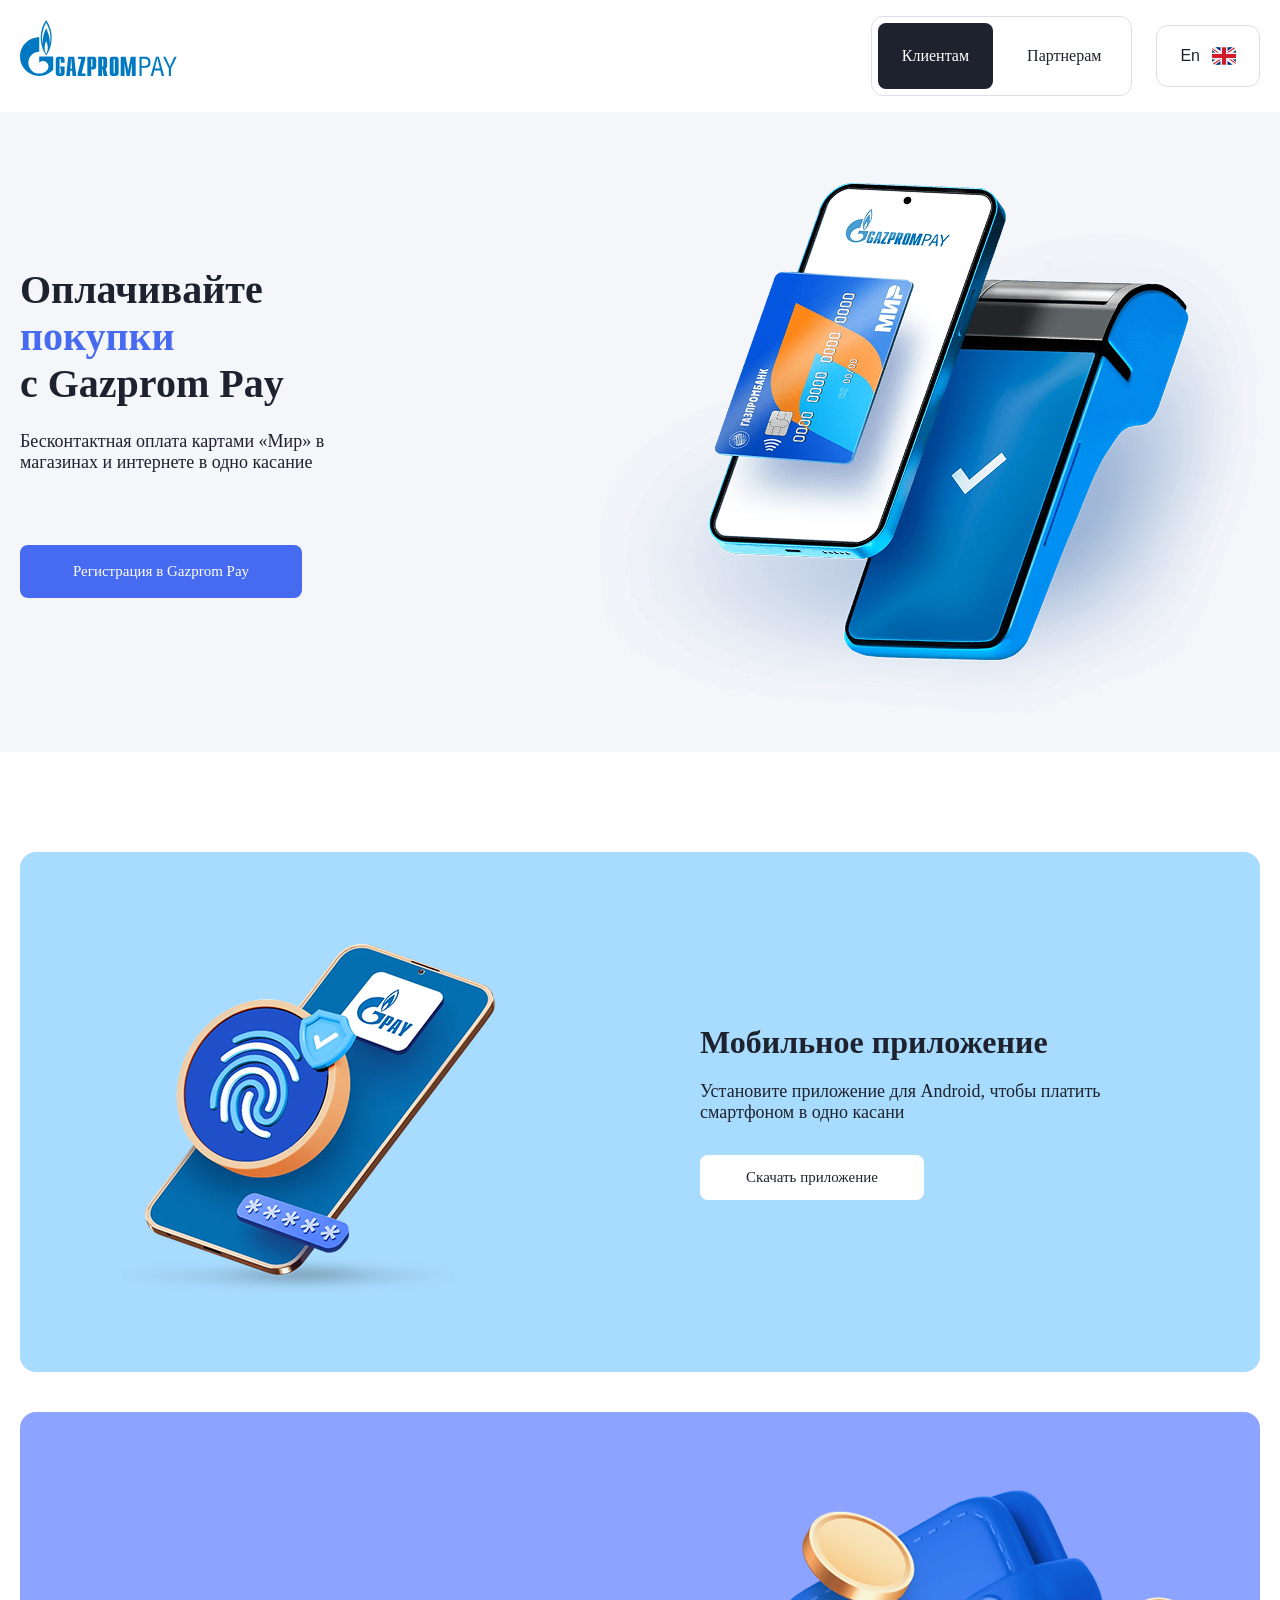
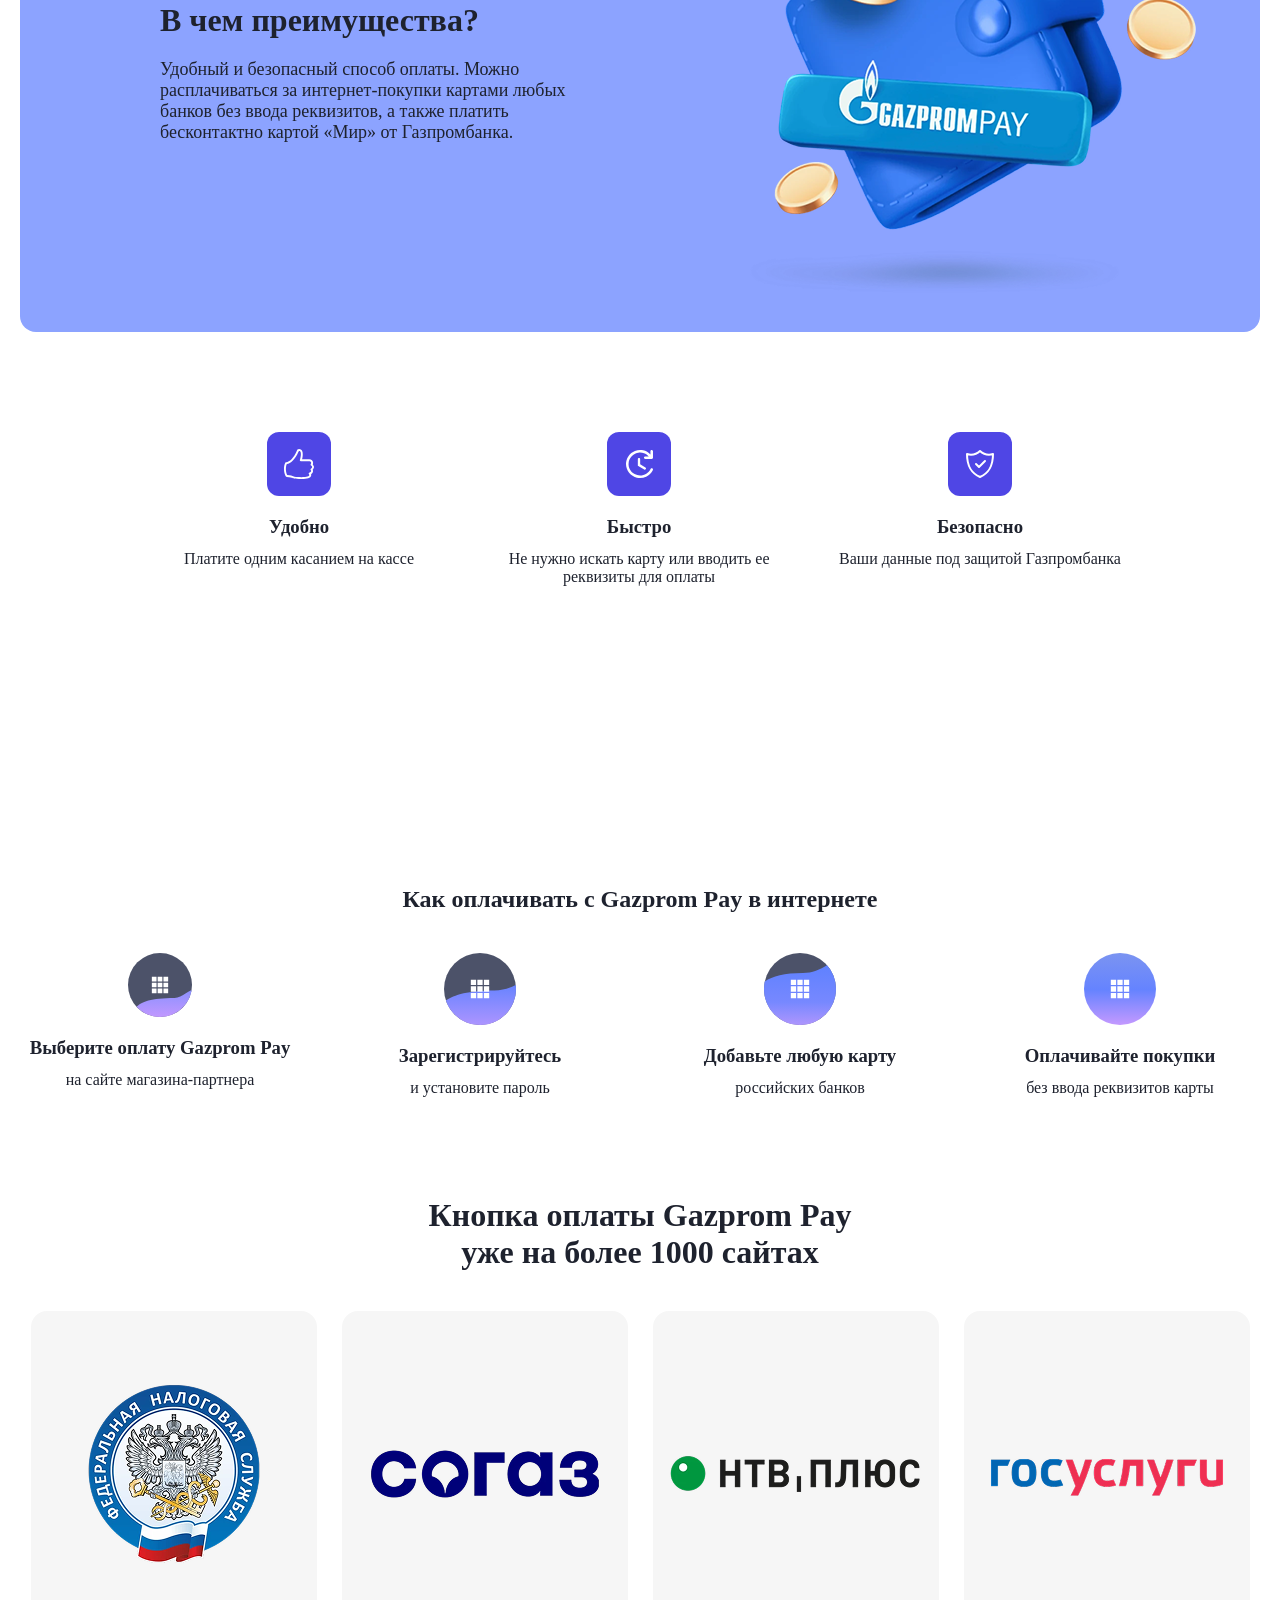
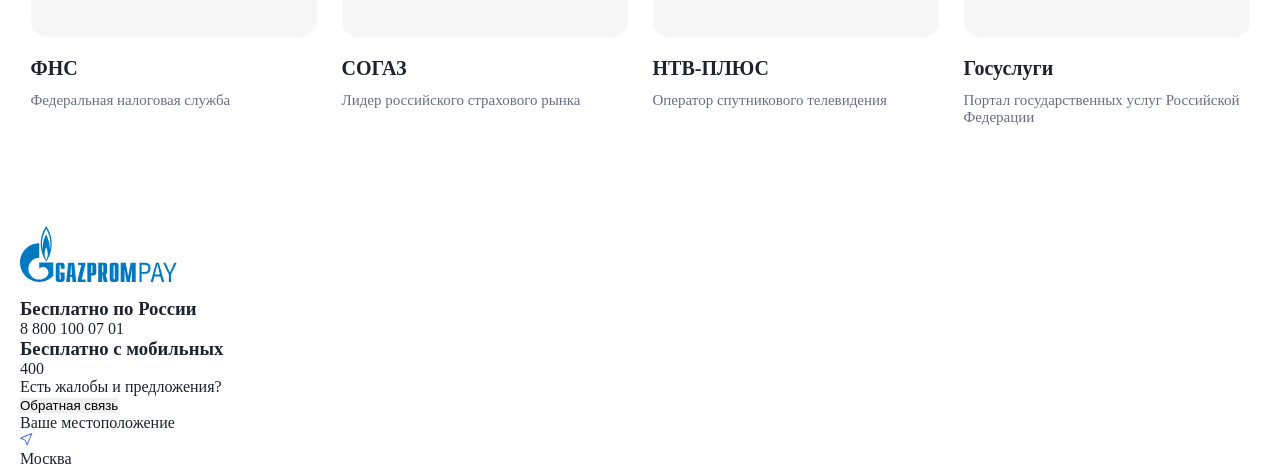
==== commit 9a01b873: "Верстка блоков" ====
--- a/index.html
+++ b/index.html
@@ -338,43 +338,106 @@
                     </div>
                 </div>
             </section>
-            <section class="partners">
-                <div class="container">
-                    <h2 class="portfolio-name">Кнопка оплаты Gazprom Pay уже на
-                        более 1000 сайтах</h2>
-                    <div class="portfolio-container">
-                        <div class="portfolio-card">
-                            <div class="portfolio-img">
-                                <div class="icon">
-                                    <div class="portfolio-card">
-                                        <img class="portfolio-img" src="images/fns.png">
-                                    <h3 class="portfolio-title">ФНС</h3>
-                                    <p class="portfolio-description">Федеральная
-                                        налоговая служба</p>
-                                </div>
-                                <div class="portfolio-card">
-                                    <img class="portfolio-img" src="images/sogas.png">
-                                <h3 class="portfolio-title">СОГАЗ</h3>
-                                <p class="portfolio-description">Лидер
-                                    российского страхового рынка</p>
-                            </div>
-                            <div class="portfolio-card">
-                                <img class="portfolio-img" src="images/ntv.png">
-                            <h3 class="portfolio-title">НТВ-ПЛЮС</h3>
-                            <p class="portfolio-description">Оператор
-                                спутникового телевидения</p>
-                        </div>
-                        <div class="portfolio-card">
-                            <img class="portfolio-img" src="images/gosuslugi.png">
-                            <h3 class="portfolio-title">Госуслуги</h3>
-                            <p class="portfolio-description">Портал
-                                государственных услуг Российской Федерации</p>
-                        </div>
-                    </div>
-                </section>
+            <section class="portfolio">
+    <div class="container">
+        <h2 class="portfolio-name">Кнопка оплаты Gazprom Pay уже на более 1000 сайтах</h2>
+        <div class="portfolio-container">
+            
+            <!-- Карточка 1 -->
+            <div class="portfolio-card">
+                <img class="portfolio-img" src="images/fns.png" alt="ФНС">
+                <h3 class="portfolio-title">ФНС</h3>
+                <p class="portfolio-description">Федеральная налоговая служба</p>
+            </div>
+
+            <!-- Карточка 2 -->
+            <div class="portfolio-card">
+                <img class="portfolio-img" src="images/sogas.png" alt="СОГАЗ">
+                <h3 class="portfolio-title">СОГАЗ</h3>
+                <p class="portfolio-description">Лидер российского страхового рынка</p>
+            </div>
+
+            <!-- Карточка 3 -->
+            <div class="portfolio-card">
+                <img class="portfolio-img" src="images/ntv.png" alt="НТВ-ПЛЮС">
+                <h3 class="portfolio-title">НТВ-ПЛЮС</h3>
+                <p class="portfolio-description">Оператор спутникового телевидения</p>
+            </div>
+
+            <!-- Карточка 4 -->
+            <div class="portfolio-card">
+                <img class="portfolio-img" src="images/gosuslugi.png" alt="Госуслуги">
+                <h3 class="portfolio-title">Госуслуги</h3>
+                <p class="portfolio-description">Портал государственных услуг Российской Федерации</p>
+            </div>
+
+        </div> <!-- закрытие portfolio-container -->
+    </div> <!-- закрытие container -->
+</section>
             </main>
             <footer class="footer">
-                <div class="container"></div>
+                <div class="container">
+                    <div class="footer-contact">
+                        <div class="logo">
+                    <svg width="157" height="68" viewBox="0 0 157 68"
+                        fill="none" xmlns="http://www.w3.org/2000/svg">
+                        <path
+                            d="M121.624 55.9659H119.508V36.8105H124.792C128.254 36.8105 130.529 38.4332 130.529 42.2121C130.529 46.681 127.835 47.8524 124.396 47.8524H121.62V55.9696L121.624 55.9659ZM121.624 45.935H123.684C126.59 45.935 128.335 45.4836 128.335 42.2084C128.335 39.4964 126.827 38.7242 124.292 38.7242H121.624V45.935Z"
+                            fill="#0079C2" />
+                        <path
+                            d="M136.031 36.8105H138.833L144.173 55.9659H141.846L140.341 50.4599H134.341L132.941 55.9659H130.613L136.031 36.8105ZM137.406 38.3549H137.354L134.845 48.5462H139.867L137.41 38.3549H137.406Z"
+                            fill="#0079C2" />
+                        <path
+                            d="M145.47 36.8105L149.91 46.4125L154.375 36.8105H156.702L150.966 48.5425V55.9659H148.853V48.5425L143.143 36.8105H145.47Z"
+                            fill="#0079C2" />
+                        <path
+                            d="M30.74 10.113C29.5616 4.9166 26.6043 0.690114 26.1966 0C25.5555 0.96989 23.1949 4.70024 21.9979 8.84092C20.6897 13.4554 20.497 17.5513 20.9491 21.5838C21.3975 25.6163 23.0911 29.757 23.0911 29.757C23.9916 31.9355 25.3406 34.2632 26.2189 35.4085C27.5048 33.7261 30.4621 28.7013 31.3812 22.1433C31.8926 18.4988 31.9148 15.3093 30.74 10.1092V10.113ZM26.1966 34.114C25.6185 33.0136 24.718 30.9208 24.6328 27.6866C24.6105 24.5606 25.852 21.8859 26.2152 21.3264C26.5376 21.8859 27.6086 24.2174 27.7346 27.4069C27.8198 30.5329 26.7933 32.9912 26.1929 34.114H26.1966ZM30.3917 18.9315C30.3472 20.9123 30.1137 23.0051 29.8136 24.2584C29.921 22.1023 29.6653 19.0621 29.1725 16.6896C28.6796 14.3171 27.2862 10.3517 26.1744 8.51638C25.1479 10.2622 23.8805 13.6941 23.2171 16.6672C22.5501 19.644 22.5315 23.2438 22.5315 24.3256C22.3574 23.4154 21.9127 20.17 22.0387 16.9059C22.1424 14.2126 22.765 11.4484 23.1097 10.1764C24.4141 5.92752 25.8965 3.21183 26.1744 2.77911C26.4523 3.21183 28.3164 6.55422 29.2836 10.0682C30.2435 13.5822 30.4399 16.947 30.3954 18.9315"
+                            fill="#0079C2" />
+                        <path
+                            d="M28.198 36.6209H19.2335V42.679C19.2335 42.679 19.2483 42.6603 19.2557 42.6529C21.3681 40.5266 24.7923 40.5266 26.9083 42.6529C29.0207 44.7792 29.0207 48.2297 26.9083 50.356C26.9009 50.3635 26.8898 50.371 26.8824 50.3821C26.8824 50.3821 26.8602 50.4008 26.8527 50.412C24.7478 52.5196 21.9943 53.5716 19.2409 53.5716C16.4874 53.5716 13.708 52.5084 11.5994 50.3859C7.88239 46.6443 7.44139 40.8511 10.2764 36.6209C10.6581 36.0502 11.0991 35.5055 11.5994 35.0019C13.708 32.8794 16.4763 31.8162 19.2409 31.8162V17.2529C8.61245 17.2529 0 25.926 0 36.6246C0 47.3233 8.61615 55.9926 19.2409 55.9926C24.7812 55.9926 29.773 53.635 33.2861 49.8599V36.6209H28.2091H28.198Z"
+                            fill="#0079C2" />
+                        <path
+                            d="M44.6378 52.5388C44.6378 53.893 44.4711 55.9969 41.7806 55.9969H38.5936C35.8994 55.9969 35.7363 53.893 35.7363 52.5388V40.0869C35.7363 38.7328 35.8994 36.6289 38.5936 36.6289H41.7806C44.4748 36.6289 44.6378 38.7328 44.6378 40.0869V42.825H40.7911V39.6654C40.7911 39.3334 40.5428 39.0275 40.1871 39.0275C39.9684 39.0275 39.583 39.1655 39.583 39.6654V52.8746C39.583 53.3707 39.9684 53.5125 40.1871 53.5125C40.5428 53.5125 40.7911 53.2066 40.7911 52.8746V48.6332H40.213V46.5031H44.6378V52.5351V52.5388Z"
+                            fill="#0079C2" />
+                        <path
+                            d="M50.4373 48.719L51.097 39.0387H51.3156L51.9753 48.719H50.4373ZM46.1756 55.9969H49.9407L50.2965 50.849H52.1087L52.4681 55.9969H56.2333L54.2247 36.6289H48.1768L46.1719 55.9969H46.1756Z"
+                            fill="#0079C2" />
+                        <path
+                            d="M57.666 53.5608L61.3496 39.0385H58.0514V36.625H65.3075V39.0348L61.6239 53.5123H65.5299V55.9967H57.666V53.5608Z"
+                            fill="#0079C2" />
+                        <path
+                            d="M71.194 46.9947V39.0304H71.6905C72.1019 39.0304 72.4058 39.3886 72.4058 40.0003V46.0286C72.4058 46.6366 72.1056 46.9985 71.6905 46.9985H71.194V46.9947ZM67.3436 55.9961H71.194V49.412H73.3915C76.0857 49.412 76.2488 47.3081 76.2488 45.954V40.0899C76.2488 38.732 76.0857 36.6318 73.3915 36.6318H67.3398V55.9998L67.3436 55.9961Z"
+                            fill="#0079C2" />
+                        <path
+                            d="M82.0809 46.4134V39.0273H82.5775C82.9888 39.0273 83.2927 39.3855 83.2927 39.9972V45.4473C83.2927 46.0553 82.9888 46.4134 82.5775 46.4134H82.0809ZM87.6323 55.9967L85.7349 48.4427C87.1097 47.8907 87.1357 46.6149 87.1357 46.0889V40.083C87.1357 38.7252 86.9726 36.625 84.2784 36.625H78.2305V55.993H82.0772V48.827H82.3514L83.6707 55.993H87.6286L87.6323 55.9967Z"
+                            fill="#0079C2" />
+                        <path
+                            d="M94.7655 52.8744C94.7655 53.2064 94.5173 53.5086 94.1615 53.5086C93.9429 53.5086 93.5574 53.3705 93.5574 52.8744V39.6652C93.5574 39.1654 93.9429 39.0273 94.1615 39.0273C94.5173 39.0273 94.7655 39.3332 94.7655 39.6652V52.8744ZM89.707 52.5349C89.707 53.8891 89.8738 55.993 92.568 55.993H95.755C98.4492 55.993 98.6123 53.8891 98.6123 52.5349V40.083C98.6123 38.7289 98.4492 36.625 95.755 36.625H92.568C89.8738 36.625 89.707 38.7289 89.707 40.083V52.5349Z"
+                            fill="#0079C2" />
+                        <path
+                            d="M110.693 36.625H115.696V55.9967H111.85V43.847H111.712L109.734 55.9967H106.654L104.675 43.847H104.538V55.9967H100.688V36.625H105.69L108.192 50.2408L110.693 36.625Z"
+                            fill="#0079C2" />
+                    </svg>
+                </div>
+                <div class="footer-phone">
+                    <h3 class="footer-name">Бесплатно по России</h3>
+                    <p class="footer-description">8 800 100 07 01</p>
+                    <h3 class="footer-name">Бесплатно с мобильных</h3>
+                    <p class="footer-description">400</p>
+                    <div class="footer-form">
+                        <p class="footer-title">Есть жалобы и предложения?</p>
+                        <button class="footer-button">Обратная связь</button>
+                    </div>
+                    <div class="footer-geo">
+                        <p class="footer-name">Ваше местоположение</p>
+                        <svg width="13" height="13" viewBox="0 0 13 13" fill="none" xmlns="http://www.w3.org/2000/svg">
+                        <path fill-rule="evenodd" clip-rule="evenodd" d="M12.1869 0.146461C12.3296 0.289191 12.3725 0.503743 12.2957 0.69039L7.62901 12.0237C7.55236 12.2099 7.37154 12.3319 7.17024 12.3333C6.96893 12.3348 6.78639 12.2153 6.70709 12.0303L4.78588 7.54747L0.30304 5.62625C0.118005 5.54695 -0.001425 5.36442 1.28399e-05 5.16311C0.00145068 4.9618 0.123476 4.78099 0.309625 4.70434L11.643 0.0376756C11.8296 -0.039179 12.0442 0.00373143 12.1869 0.146461ZM1.79081 5.1759L5.36363 6.70711C5.48163 6.75768 5.57566 6.85171 5.62624 6.96972L7.15745 10.5425L10.9141 1.41925L1.79081 5.1759Z" fill="#476BF0"/>
+                        </svg>
+                        <p class="footer-sity">Москва</p>
+                    </div>
+                </div>
+                    </div>
+                </div>
             </footer>
             <script src="index.js"></script>
         </body>
--- a/style.css
+++ b/style.css
@@ -230,12 +230,13 @@
 .icon-manual {
     margin-top: 100px;
     margin-bottom: 40px;
+    text-align: center;
 }
 
 .portfolio-container {
     display: flex;
-    flex-direction: column;
-    text-align: center;
+    text-align: center;
+    gap: 25px;
 }
 
 .portfolio {
@@ -246,12 +247,18 @@
 
 .portfolio-card {
     display: flex;
-    flex-direction: column;
-    text-align: center;
-    max-width: 320px;
-    justify-content: center;
-    align-items: center;
+    text-align: center;
+    flex-direction: column;
+    max-width: 286px;
     height: 100%;
+}
+
+.portfolio-name {
+    font-size: 32px;
+    text-align: center;
+    padding-bottom: 40px;
+    max-width: 474px;
+    margin: 0 auto; 
 }
 
 .portfolio-img {
@@ -260,6 +267,7 @@
     height: 326px;
     background-color: #F6F6F6;
     border-radius: 16px;
+    gap: 25px;
     align-items: center;
     justify-content: center;
     text-align: center;
@@ -267,9 +275,17 @@
 
 .portfolio-title {
     margin-top: 20px;
+    text-align: left;
+    font-size: 20px;
+    font-weight: 700;
+    
 }
 
 .portfolio-description {
     margin-top: 12px;
     margin-bottom: 100px;
-}+    text-align: left;
+    font-size: 15px;
+    color: #696E82;
+}
+
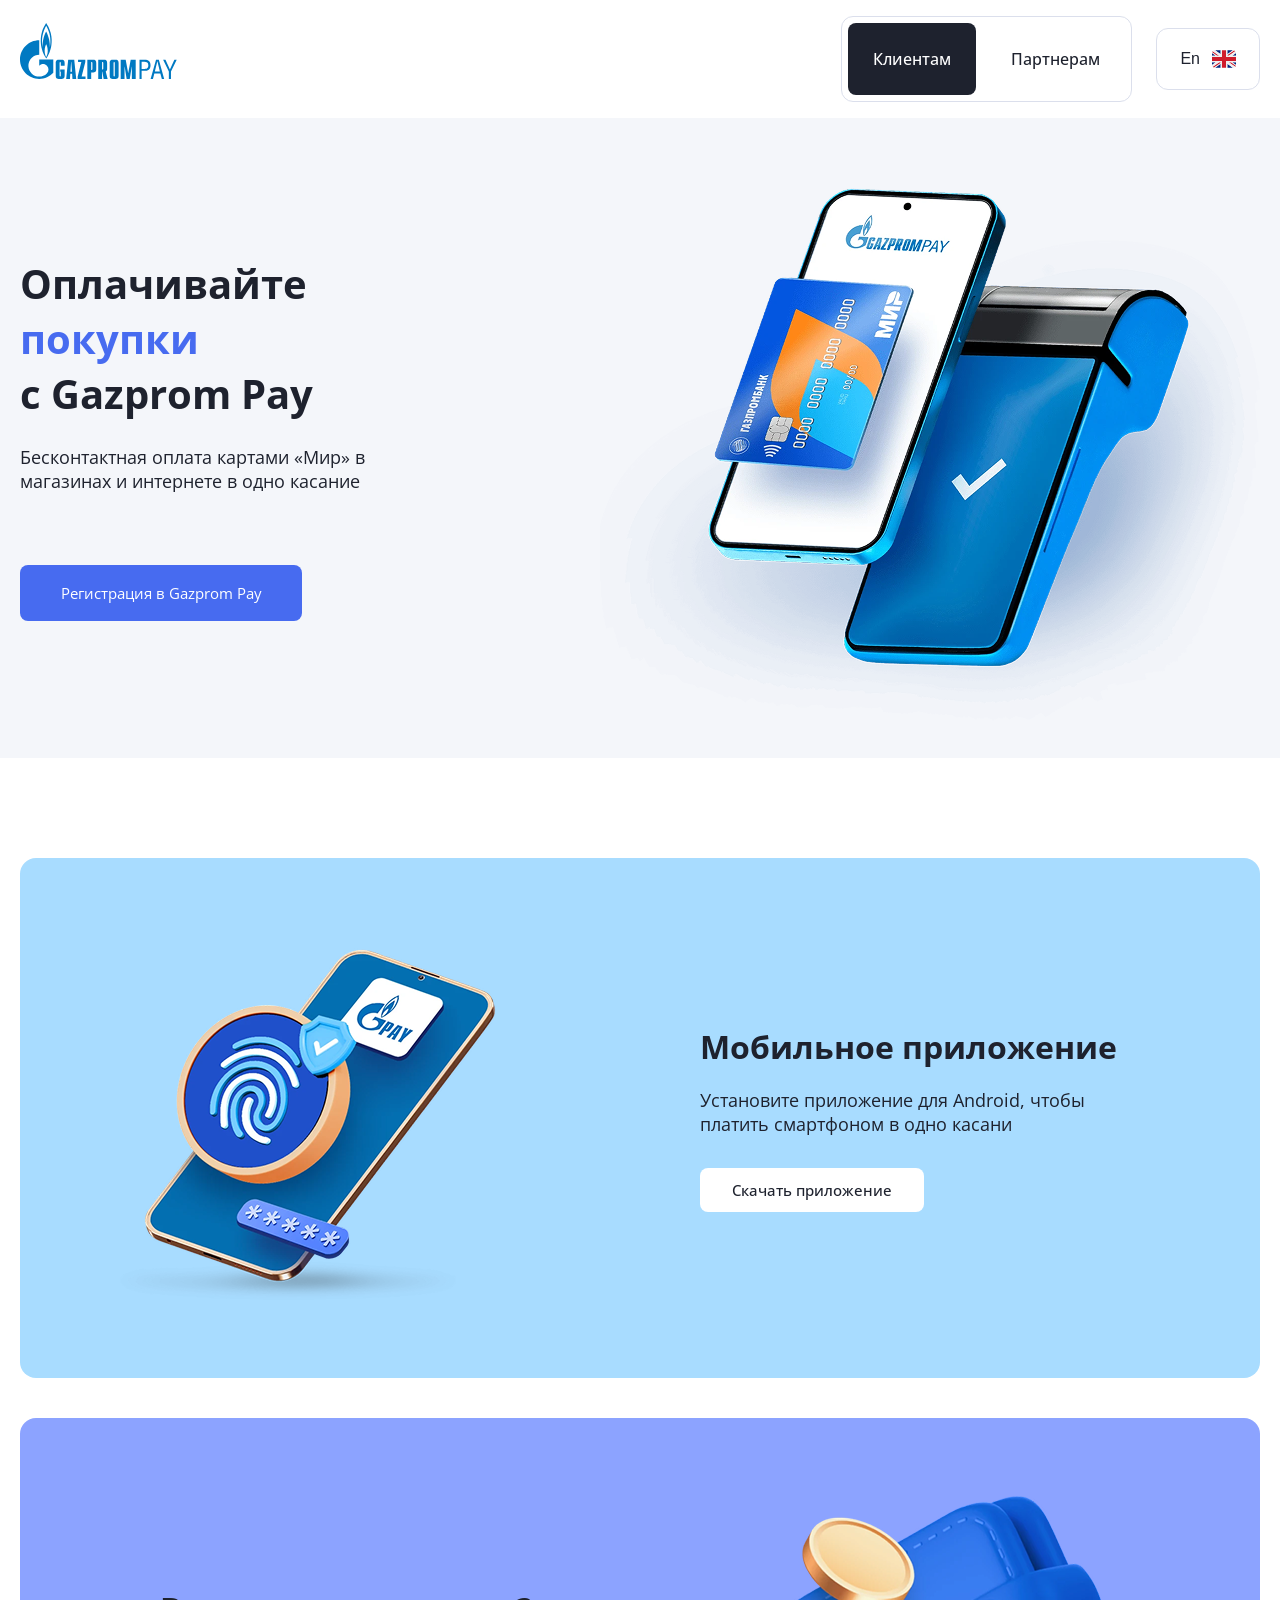
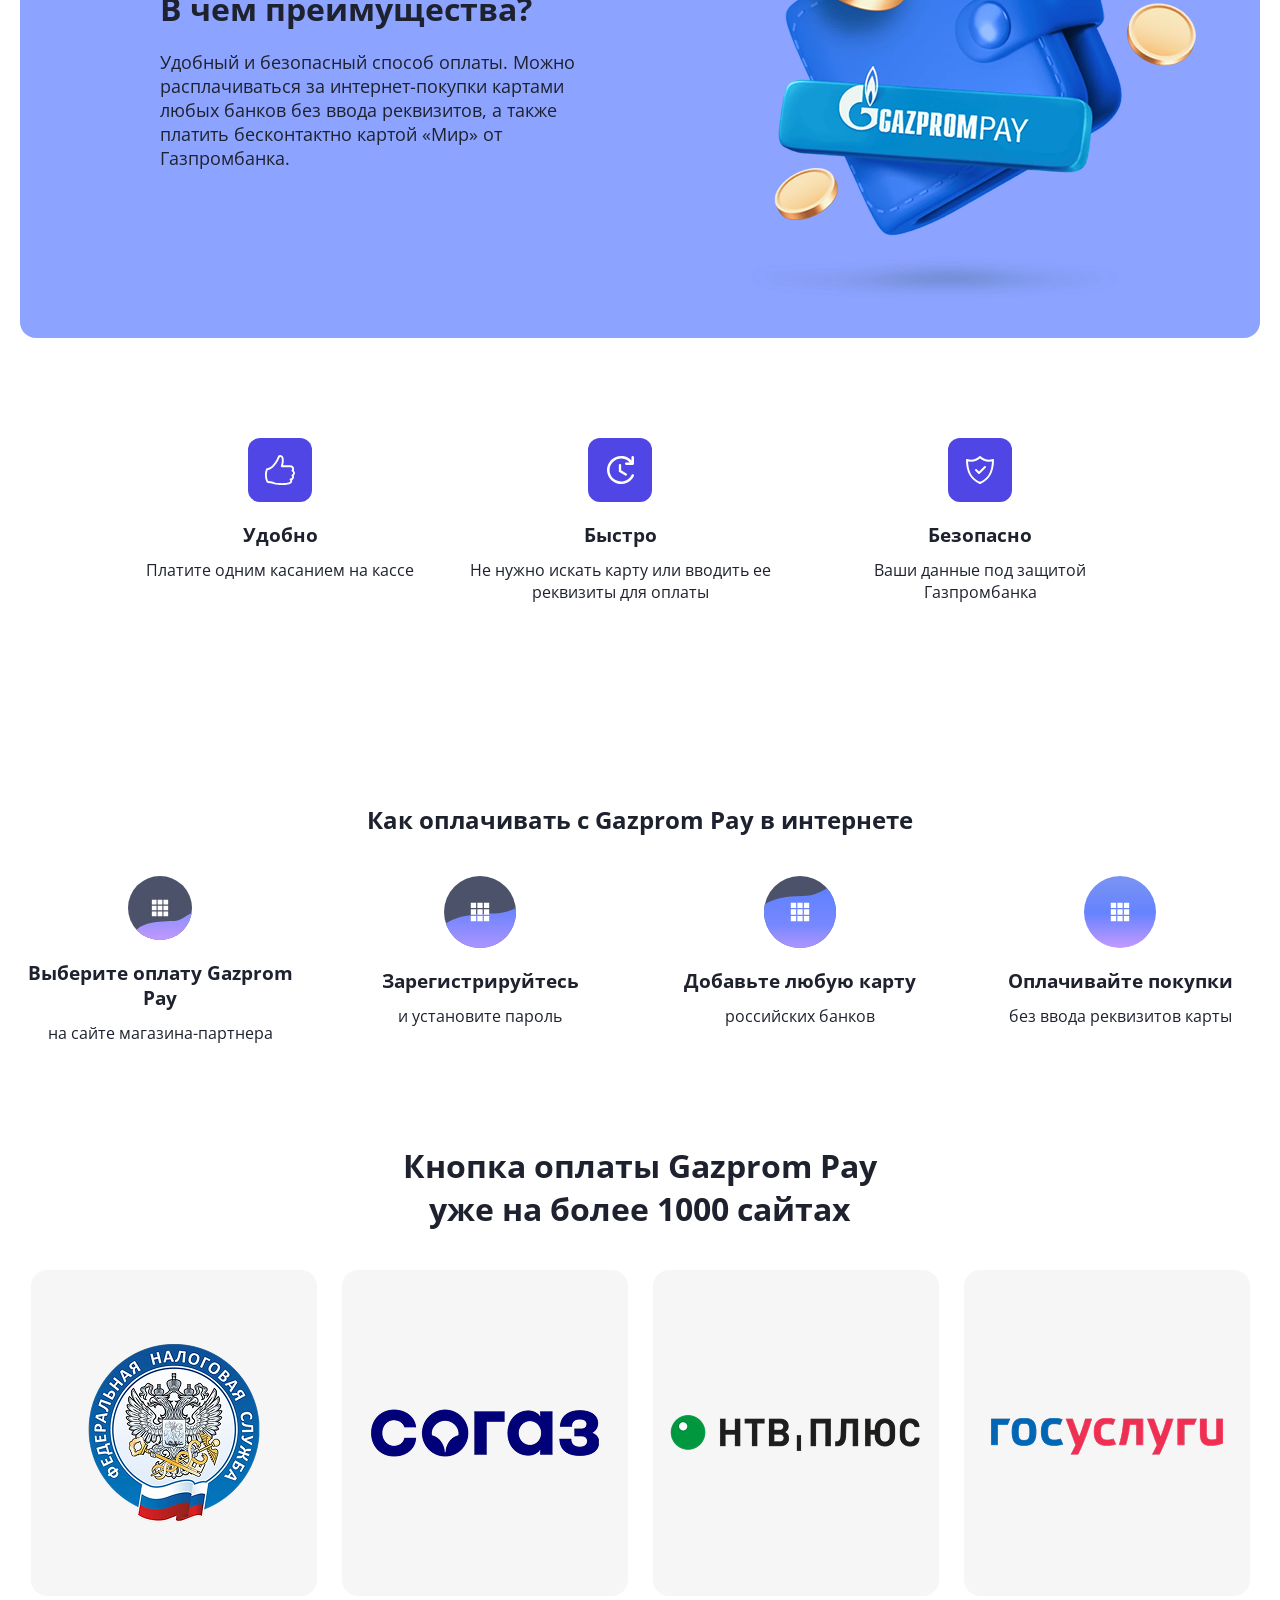
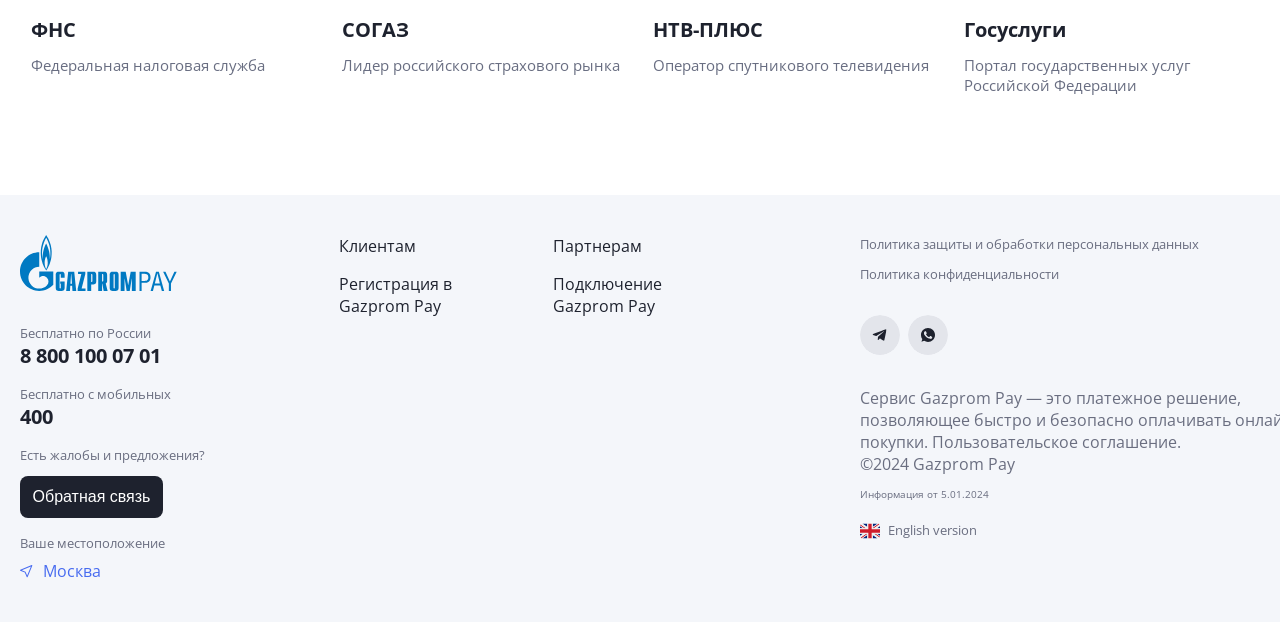
==== commit eb90e8a4: "Добавление hover эффектов" ====
--- a/index.html
+++ b/index.html
@@ -55,7 +55,7 @@
                         <a href="#" class="nav-btn active">Клиентам</a>
                         <a href="#" class="nav-btn">Партнерам</a>
                     </div>
-                    <button class="lang">
+                    <button class="lang ">
                         <p class="lang-text">En</p>
                         <svg width="24" height="24" viewBox="0 0 24 24"
                             fill="none" xmlns="http://www.w3.org/2000/svg">
@@ -339,106 +339,214 @@
                 </div>
             </section>
             <section class="portfolio">
-    <div class="container">
-        <h2 class="portfolio-name">Кнопка оплаты Gazprom Pay уже на более 1000 сайтах</h2>
-        <div class="portfolio-container">
-            
-            <!-- Карточка 1 -->
-            <div class="portfolio-card">
-                <img class="portfolio-img" src="images/fns.png" alt="ФНС">
-                <h3 class="portfolio-title">ФНС</h3>
-                <p class="portfolio-description">Федеральная налоговая служба</p>
+                <div class="container">
+                    <h2 class="portfolio-name">Кнопка оплаты Gazprom Pay уже на
+                        более 1000 сайтах</h2>
+                    <div class="portfolio-container">
+
+                        <!-- Карточка 1 -->
+                        <div class="portfolio-card">
+                            <img class="portfolio-img" src="images/fns.png"
+                                alt="ФНС">
+                            <h3 class="portfolio-title">ФНС</h3>
+                            <p class="portfolio-description">Федеральная
+                                налоговая служба</p>
+                        </div>
+
+                        <!-- Карточка 2 -->
+                        <div class="portfolio-card">
+                            <img class="portfolio-img" src="images/sogas.png"
+                                alt="СОГАЗ">
+                            <h3 class="portfolio-title">СОГАЗ</h3>
+                            <p class="portfolio-description">Лидер российского
+                                страхового рынка</p>
+                        </div>
+
+                        <!-- Карточка 3 -->
+                        <div class="portfolio-card">
+                            <img class="portfolio-img" src="images/ntv.png"
+                                alt="НТВ-ПЛЮС">
+                            <h3 class="portfolio-title">НТВ-ПЛЮС</h3>
+                            <p class="portfolio-description">Оператор
+                                спутникового телевидения</p>
+                        </div>
+
+                        <!-- Карточка 4 -->
+                        <div class="portfolio-card">
+                            <img class="portfolio-img"
+                                src="images/gosuslugi.png" alt="Госуслуги">
+                            <h3 class="portfolio-title">Госуслуги</h3>
+                            <p class="portfolio-description">Портал
+                                государственных услуг Российской Федерации</p>
+                        </div>
+
+                    </div> <!-- закрытие portfolio-container -->
+                </div> <!-- закрытие container -->
+            </section>
+        </main>
+        <footer class="footer">
+            <div class="container">
+                <div class="footer-contact">
+                    <div class="logo">
+                        <svg width="157" height="68" viewBox="0 0 157 68"
+                            fill="none" xmlns="http://www.w3.org/2000/svg">
+                            <path
+                                d="M121.624 55.9659H119.508V36.8105H124.792C128.254 36.8105 130.529 38.4332 130.529 42.2121C130.529 46.681 127.835 47.8524 124.396 47.8524H121.62V55.9696L121.624 55.9659ZM121.624 45.935H123.684C126.59 45.935 128.335 45.4836 128.335 42.2084C128.335 39.4964 126.827 38.7242 124.292 38.7242H121.624V45.935Z"
+                                fill="#0079C2" />
+                            <path
+                                d="M136.031 36.8105H138.833L144.173 55.9659H141.846L140.341 50.4599H134.341L132.941 55.9659H130.613L136.031 36.8105ZM137.406 38.3549H137.354L134.845 48.5462H139.867L137.41 38.3549H137.406Z"
+                                fill="#0079C2" />
+                            <path
+                                d="M145.47 36.8105L149.91 46.4125L154.375 36.8105H156.702L150.966 48.5425V55.9659H148.853V48.5425L143.143 36.8105H145.47Z"
+                                fill="#0079C2" />
+                            <path
+                                d="M30.74 10.113C29.5616 4.9166 26.6043 0.690114 26.1966 0C25.5555 0.96989 23.1949 4.70024 21.9979 8.84092C20.6897 13.4554 20.497 17.5513 20.9491 21.5838C21.3975 25.6163 23.0911 29.757 23.0911 29.757C23.9916 31.9355 25.3406 34.2632 26.2189 35.4085C27.5048 33.7261 30.4621 28.7013 31.3812 22.1433C31.8926 18.4988 31.9148 15.3093 30.74 10.1092V10.113ZM26.1966 34.114C25.6185 33.0136 24.718 30.9208 24.6328 27.6866C24.6105 24.5606 25.852 21.8859 26.2152 21.3264C26.5376 21.8859 27.6086 24.2174 27.7346 27.4069C27.8198 30.5329 26.7933 32.9912 26.1929 34.114H26.1966ZM30.3917 18.9315C30.3472 20.9123 30.1137 23.0051 29.8136 24.2584C29.921 22.1023 29.6653 19.0621 29.1725 16.6896C28.6796 14.3171 27.2862 10.3517 26.1744 8.51638C25.1479 10.2622 23.8805 13.6941 23.2171 16.6672C22.5501 19.644 22.5315 23.2438 22.5315 24.3256C22.3574 23.4154 21.9127 20.17 22.0387 16.9059C22.1424 14.2126 22.765 11.4484 23.1097 10.1764C24.4141 5.92752 25.8965 3.21183 26.1744 2.77911C26.4523 3.21183 28.3164 6.55422 29.2836 10.0682C30.2435 13.5822 30.4399 16.947 30.3954 18.9315"
+                                fill="#0079C2" />
+                            <path
+                                d="M28.198 36.6209H19.2335V42.679C19.2335 42.679 19.2483 42.6603 19.2557 42.6529C21.3681 40.5266 24.7923 40.5266 26.9083 42.6529C29.0207 44.7792 29.0207 48.2297 26.9083 50.356C26.9009 50.3635 26.8898 50.371 26.8824 50.3821C26.8824 50.3821 26.8602 50.4008 26.8527 50.412C24.7478 52.5196 21.9943 53.5716 19.2409 53.5716C16.4874 53.5716 13.708 52.5084 11.5994 50.3859C7.88239 46.6443 7.44139 40.8511 10.2764 36.6209C10.6581 36.0502 11.0991 35.5055 11.5994 35.0019C13.708 32.8794 16.4763 31.8162 19.2409 31.8162V17.2529C8.61245 17.2529 0 25.926 0 36.6246C0 47.3233 8.61615 55.9926 19.2409 55.9926C24.7812 55.9926 29.773 53.635 33.2861 49.8599V36.6209H28.2091H28.198Z"
+                                fill="#0079C2" />
+                            <path
+                                d="M44.6378 52.5388C44.6378 53.893 44.4711 55.9969 41.7806 55.9969H38.5936C35.8994 55.9969 35.7363 53.893 35.7363 52.5388V40.0869C35.7363 38.7328 35.8994 36.6289 38.5936 36.6289H41.7806C44.4748 36.6289 44.6378 38.7328 44.6378 40.0869V42.825H40.7911V39.6654C40.7911 39.3334 40.5428 39.0275 40.1871 39.0275C39.9684 39.0275 39.583 39.1655 39.583 39.6654V52.8746C39.583 53.3707 39.9684 53.5125 40.1871 53.5125C40.5428 53.5125 40.7911 53.2066 40.7911 52.8746V48.6332H40.213V46.5031H44.6378V52.5351V52.5388Z"
+                                fill="#0079C2" />
+                            <path
+                                d="M50.4373 48.719L51.097 39.0387H51.3156L51.9753 48.719H50.4373ZM46.1756 55.9969H49.9407L50.2965 50.849H52.1087L52.4681 55.9969H56.2333L54.2247 36.6289H48.1768L46.1719 55.9969H46.1756Z"
+                                fill="#0079C2" />
+                            <path
+                                d="M57.666 53.5608L61.3496 39.0385H58.0514V36.625H65.3075V39.0348L61.6239 53.5123H65.5299V55.9967H57.666V53.5608Z"
+                                fill="#0079C2" />
+                            <path
+                                d="M71.194 46.9947V39.0304H71.6905C72.1019 39.0304 72.4058 39.3886 72.4058 40.0003V46.0286C72.4058 46.6366 72.1056 46.9985 71.6905 46.9985H71.194V46.9947ZM67.3436 55.9961H71.194V49.412H73.3915C76.0857 49.412 76.2488 47.3081 76.2488 45.954V40.0899C76.2488 38.732 76.0857 36.6318 73.3915 36.6318H67.3398V55.9998L67.3436 55.9961Z"
+                                fill="#0079C2" />
+                            <path
+                                d="M82.0809 46.4134V39.0273H82.5775C82.9888 39.0273 83.2927 39.3855 83.2927 39.9972V45.4473C83.2927 46.0553 82.9888 46.4134 82.5775 46.4134H82.0809ZM87.6323 55.9967L85.7349 48.4427C87.1097 47.8907 87.1357 46.6149 87.1357 46.0889V40.083C87.1357 38.7252 86.9726 36.625 84.2784 36.625H78.2305V55.993H82.0772V48.827H82.3514L83.6707 55.993H87.6286L87.6323 55.9967Z"
+                                fill="#0079C2" />
+                            <path
+                                d="M94.7655 52.8744C94.7655 53.2064 94.5173 53.5086 94.1615 53.5086C93.9429 53.5086 93.5574 53.3705 93.5574 52.8744V39.6652C93.5574 39.1654 93.9429 39.0273 94.1615 39.0273C94.5173 39.0273 94.7655 39.3332 94.7655 39.6652V52.8744ZM89.707 52.5349C89.707 53.8891 89.8738 55.993 92.568 55.993H95.755C98.4492 55.993 98.6123 53.8891 98.6123 52.5349V40.083C98.6123 38.7289 98.4492 36.625 95.755 36.625H92.568C89.8738 36.625 89.707 38.7289 89.707 40.083V52.5349Z"
+                                fill="#0079C2" />
+                            <path
+                                d="M110.693 36.625H115.696V55.9967H111.85V43.847H111.712L109.734 55.9967H106.654L104.675 43.847H104.538V55.9967H100.688V36.625H105.69L108.192 50.2408L110.693 36.625Z"
+                                fill="#0079C2" />
+                        </svg>
+                    </div>
+                    <div class="footer-phone">
+                        <h3 class="footer-name">Бесплатно по России</h3>
+                        <p class="footer-description">8 800 100 07 01</p>
+                        <h3 class="footer-name">Бесплатно с мобильных</h3>
+                        <p class="footer-description">400</p>
+                        <div class="footer-form">
+                            <p class="footer-name">Есть жалобы и
+                                предложения?</p>
+                            <button class="footer-button active">Обратная
+                                связь</button>
+                        </div>
+                        <div class="footer-geo">
+                            <p class="footer-name">Ваше местоположение</p>
+                            <div class="footer-local">
+                                <svg width="13" height="13" viewBox="0 0 13 13"
+                                    fill="none"
+                                    xmlns="http://www.w3.org/2000/svg">
+                                    <path fill-rule="evenodd"
+                                        clip-rule="evenodd"
+                                        d="M12.1869 0.146461C12.3296 0.289191 12.3725 0.503743 12.2957 0.69039L7.62901 12.0237C7.55236 12.2099 7.37154 12.3319 7.17024 12.3333C6.96893 12.3348 6.78639 12.2153 6.70709 12.0303L4.78588 7.54747L0.30304 5.62625C0.118005 5.54695 -0.001425 5.36442 1.28399e-05 5.16311C0.00145068 4.9618 0.123476 4.78099 0.309625 4.70434L11.643 0.0376756C11.8296 -0.039179 12.0442 0.00373143 12.1869 0.146461ZM1.79081 5.1759L5.36363 6.70711C5.48163 6.75768 5.57566 6.85171 5.62624 6.96972L7.15745 10.5425L10.9141 1.41925L1.79081 5.1759Z"
+                                        fill="#476BF0" />
+                                </svg>
+                                <a class="footer-sity">Москва</a>
+                            </div>
+                        </div>
+                    </div>
+                </div>
+                <div class="footer-center">
+                    <div class="footer-links">
+                        <a class="footer-client" href="#">Клиентам</a>
+                        <a href="#">Регистрация в Gazprom Pay</a>
+                    </div>
+                    <div class="footer-links">
+                        <a href="#">Партнерам</a>
+                        <a href="#">Подключение Gazprom Pay</a>
+                    </div>
+                </div>
+                <div class="footer-right">
+                    <div class="footer-policy">
+                        <a class="footer-link" href="#">Политика защиты и
+                            обработки персональных данных</a>
+                        <a class="footer-link" href="#">Политика
+                            конфиденциальности</a>
+                        <div class="footer-icon">
+                            <svg width="40" height="40" viewBox="0 0 40 40"
+                                fill="none" xmlns="http://www.w3.org/2000/svg">
+                                <circle cx="20" cy="20" r="20" fill="#E3E5EB" />
+                                <mask id="mask0_5_303"
+                                    style="mask-type:luminance"
+                                    maskUnits="userSpaceOnUse" x="12" y="14"
+                                    width="15" height="12">
+                                    <path fill-rule="evenodd"
+                                        clip-rule="evenodd"
+                                        d="M12.5 14.1666H26.5V25.8333H12.5V14.1666Z"
+                                        fill="white" />
+                                </mask>
+                                <g mask="url(#mask0_5_303)">
+                                    <path fill-rule="evenodd"
+                                        clip-rule="evenodd"
+                                        d="M26.5 15.104C26.4265 15.4302 26.3499 15.7558 26.2799 16.0828C25.8275 18.1973 25.3766 20.3122 24.9249 22.4269C24.7304 23.3376 24.5373 24.2487 24.3383 25.1585C24.3124 25.2767 24.2663 25.3941 24.2094 25.5012C24.0573 25.7874 23.8068 25.8953 23.4984 25.7987C23.3578 25.7547 23.2162 25.6903 23.0974 25.6042C22.0912 24.875 21.0902 24.1387 20.0876 23.4047C20.0513 23.3781 20.0141 23.3527 19.9708 23.3222C19.9376 23.3506 19.9061 23.375 19.8774 23.4023C19.3598 23.8956 18.8421 24.3888 18.3254 24.883C18.1714 25.0302 17.9962 25.1188 17.766 25.1055C17.785 24.8208 17.8025 24.5452 17.8221 24.2698C17.8632 23.6932 17.9053 23.1166 17.9472 22.54C17.9538 22.4492 17.9774 22.3562 17.9655 22.2681C17.9205 21.9356 18.1074 21.7428 18.3357 21.5394C20.1917 19.8847 22.0388 18.22 23.8885 16.5582C23.9156 16.5339 23.9508 16.5133 23.9668 16.4829C23.9961 16.4272 24.0139 16.3653 24.0365 16.306C23.9741 16.2885 23.905 16.245 23.8505 16.2588C23.7383 16.2873 23.6258 16.3334 23.5274 16.3949C21.1164 17.9007 18.7072 19.4094 16.2982 20.9184C16.2306 20.9608 16.1725 20.9843 16.0856 20.9569C15.0636 20.6342 14.0393 20.3189 13.0174 19.9959C12.8937 19.9568 12.7707 19.8984 12.6649 19.824C12.4661 19.6842 12.4421 19.4795 12.62 19.3141C12.7503 19.193 12.9081 19.0856 13.0728 19.0202C13.9338 18.678 14.8007 18.3506 15.6659 18.0191C18.9529 16.7598 22.2399 15.5004 25.5278 14.2436C25.6324 14.2036 25.7464 14.1773 25.8579 14.1687C26.1537 14.1461 26.3731 14.3061 26.4635 14.5936C26.4742 14.6275 26.4878 14.6605 26.5 14.6939V15.104Z"
+                                        fill="#1E222E" />
+                                </g>
+                            </svg>
+                            <svg width="40" height="40" viewBox="0 0 40 40"
+                                fill="none" xmlns="http://www.w3.org/2000/svg">
+                                <circle cx="20" cy="20" r="20" fill="#E3E5EB" />
+                                <g clip-path="url(#clip0_5_308)">
+                                    <path
+                                        d="M20.0017 13H19.9983C16.1386 13 13 16.1395 13 20C13 21.5312 13.4935 22.9505 14.3326 24.1029L13.4603 26.7034L16.1509 25.8433C17.2578 26.5765 18.5781 27 20.0017 27C23.8614 27 27 23.8596 27 20C27 16.1404 23.8614 13 20.0017 13Z"
+                                        fill="#1E222E" />
+                                    <path
+                                        d="M24.0749 22.8849C23.906 23.3618 23.2358 23.7573 22.7012 23.8728C22.3354 23.9507 21.8577 24.0128 20.2494 23.346C18.1923 22.4938 16.8675 20.4034 16.7643 20.2678C16.6654 20.1322 15.933 19.1609 15.933 18.1564C15.933 17.1519 16.4432 16.6628 16.6488 16.4528C16.8177 16.2804 17.0968 16.2017 17.3645 16.2017C17.4512 16.2017 17.529 16.206 17.599 16.2095C17.8047 16.2183 17.9079 16.2305 18.0435 16.5552C18.2124 16.962 18.6237 17.9665 18.6727 18.0698C18.7225 18.173 18.7724 18.313 18.7024 18.4487C18.6368 18.5887 18.579 18.6508 18.4758 18.7698C18.3725 18.8888 18.2745 18.9798 18.1713 19.1075C18.0768 19.2187 17.97 19.3377 18.089 19.5433C18.208 19.7445 18.6193 20.4157 19.2248 20.9547C20.0062 21.6503 20.6397 21.8725 20.8663 21.967C21.0352 22.037 21.2364 22.0204 21.3598 21.8892C21.5164 21.7203 21.7098 21.4403 21.9067 21.1647C22.0467 20.9669 22.2234 20.9424 22.4089 21.0124C22.5979 21.078 23.598 21.5724 23.8037 21.6748C24.0093 21.778 24.1449 21.827 24.1948 21.9137C24.2438 22.0003 24.2438 22.4072 24.0749 22.8849Z"
+                                        fill="#E3E5EB" />
+                                </g>
+                                <defs>
+                                    <clippath id="clip0_5_308">
+                                        <rect width="14" height="14"
+                                            fill="white"
+                                            transform="translate(13 13)" />
+                                    </clippath>
+                                </defs>
+                            </svg>
+
+                        </div>
+                    </div>
+
+                    <div class="footer-copy">
+                        Сервис Gazprom Pay — это платежное решение,
+                        позволяющее быстро и безопасно оплачивать
+                        онлайн-покупки. Пользовательское соглашение.
+                        <br>
+                        ©2024 Gazprom Pay
+                    </div>
+
+                    <div class="footer-meta">
+                        <p class="footer-info">Информация от 5.01.2024</p>
+                        <div class="footer-en">
+                            <svg width="20" height="20" viewBox="0 0 20 20"
+                                fill="none" xmlns="http://www.w3.org/2000/svg">
+                                <path
+                                    d="M0 5.03283V7.22228H3.12667L0 5.03283ZM2.59111 17.2223H7.22222V13.9795L2.59111 17.2223ZM12.7778 13.9801V17.2223H17.4083L12.7778 13.9801ZM0 12.7778V14.9673L3.12778 12.7778H0ZM17.4094 2.77783H12.7778V6.02061L17.4094 2.77783ZM20 14.9678V12.7778H16.8717L20 14.9678ZM20 7.22228V5.03283L16.8728 7.22228H20ZM7.22222 2.77783H2.59111L7.22222 6.02061V2.77783Z"
+                                    fill="#00247D" />
+                                <path
+                                    d="M13.9667 12.7778L19.3622 16.5561C19.6257 16.2847 19.8151 15.9501 19.9122 15.5845L15.9039 12.7778H13.9667ZM7.22222 12.7778H6.03277L0.637775 16.5556C0.927219 16.85 1.29833 17.0606 1.71444 17.1583L7.22222 13.3017V12.7778ZM12.7778 7.22223H13.9672L19.3622 3.44445C19.0678 3.14572 18.6946 2.93669 18.2861 2.84167L12.7778 6.69834V7.22223ZM6.03277 7.22223L0.637775 3.44445C0.374415 3.7161 0.184894 4.05059 0.0872192 4.41612L4.09555 7.22223H6.03277Z"
+                                    fill="#CF1B2B" />
+                                <path
+                                    d="M20 11.6667H11.6667V17.2223H12.7778V13.9801L17.4083 17.2223H17.7778C18.0729 17.2223 18.3651 17.1634 18.6372 17.049C18.9093 16.9347 19.1558 16.7671 19.3622 16.5562L13.9667 12.7778H15.9039L19.9122 15.5845C19.9639 15.3973 20 15.2034 20 15.0001V14.9678L16.8717 12.7778H20V11.6667ZM0 11.6667V12.7778H3.12778L0 14.9673V15.0001C0 15.6062 0.243889 16.1545 0.637778 16.5556L6.03278 12.7778H7.22222V13.3017L1.71444 17.1578C1.87778 17.1967 2.04667 17.2223 2.22222 17.2223H2.59111L7.22222 13.9795V17.2223H8.33333V11.6667H0ZM20 5.00005C20.0003 4.41782 19.7712 3.85892 19.3622 3.4445L13.9672 7.22228H12.7778V6.69839L18.2861 2.84172C18.1197 2.8009 17.9491 2.77946 17.7778 2.77783H17.4094L12.7778 6.02061V2.77783H11.6667V8.33339H20V7.22228H16.8728L20 5.03283V5.00005ZM7.22222 2.77783V6.02061L2.59111 2.77783H2.22222C1.92701 2.7777 1.63476 2.83662 1.36265 2.95111C1.09055 3.0656 0.844091 3.23335 0.637778 3.4445L6.03278 7.22228H4.09556L0.0872222 4.41617C0.0321001 4.606 0.00276301 4.80239 0 5.00005L0 5.03283L3.12667 7.22228H0V8.33339H8.33333V2.77783H7.22222Z"
+                                    fill="#EEEEEE" />
+                                <path
+                                    d="M11.6667 8.33339V2.77783H8.33333V8.33339H0V11.6667H8.33333V17.2223H11.6667V11.6667H20V8.33339H11.6667Z"
+                                    fill="#CF1B2B" />
+                            </svg>
+
+                            <a class="footer-lang" href="#">English version</a>
+                        </div>
+                    </div>
+                </div>
             </div>
-
-            <!-- Карточка 2 -->
-            <div class="portfolio-card">
-                <img class="portfolio-img" src="images/sogas.png" alt="СОГАЗ">
-                <h3 class="portfolio-title">СОГАЗ</h3>
-                <p class="portfolio-description">Лидер российского страхового рынка</p>
-            </div>
-
-            <!-- Карточка 3 -->
-            <div class="portfolio-card">
-                <img class="portfolio-img" src="images/ntv.png" alt="НТВ-ПЛЮС">
-                <h3 class="portfolio-title">НТВ-ПЛЮС</h3>
-                <p class="portfolio-description">Оператор спутникового телевидения</p>
-            </div>
-
-            <!-- Карточка 4 -->
-            <div class="portfolio-card">
-                <img class="portfolio-img" src="images/gosuslugi.png" alt="Госуслуги">
-                <h3 class="portfolio-title">Госуслуги</h3>
-                <p class="portfolio-description">Портал государственных услуг Российской Федерации</p>
-            </div>
-
-        </div> <!-- закрытие portfolio-container -->
-    </div> <!-- закрытие container -->
-</section>
-            </main>
-            <footer class="footer">
-                <div class="container">
-                    <div class="footer-contact">
-                        <div class="logo">
-                    <svg width="157" height="68" viewBox="0 0 157 68"
-                        fill="none" xmlns="http://www.w3.org/2000/svg">
-                        <path
-                            d="M121.624 55.9659H119.508V36.8105H124.792C128.254 36.8105 130.529 38.4332 130.529 42.2121C130.529 46.681 127.835 47.8524 124.396 47.8524H121.62V55.9696L121.624 55.9659ZM121.624 45.935H123.684C126.59 45.935 128.335 45.4836 128.335 42.2084C128.335 39.4964 126.827 38.7242 124.292 38.7242H121.624V45.935Z"
-                            fill="#0079C2" />
-                        <path
-                            d="M136.031 36.8105H138.833L144.173 55.9659H141.846L140.341 50.4599H134.341L132.941 55.9659H130.613L136.031 36.8105ZM137.406 38.3549H137.354L134.845 48.5462H139.867L137.41 38.3549H137.406Z"
-                            fill="#0079C2" />
-                        <path
-                            d="M145.47 36.8105L149.91 46.4125L154.375 36.8105H156.702L150.966 48.5425V55.9659H148.853V48.5425L143.143 36.8105H145.47Z"
-                            fill="#0079C2" />
-                        <path
-                            d="M30.74 10.113C29.5616 4.9166 26.6043 0.690114 26.1966 0C25.5555 0.96989 23.1949 4.70024 21.9979 8.84092C20.6897 13.4554 20.497 17.5513 20.9491 21.5838C21.3975 25.6163 23.0911 29.757 23.0911 29.757C23.9916 31.9355 25.3406 34.2632 26.2189 35.4085C27.5048 33.7261 30.4621 28.7013 31.3812 22.1433C31.8926 18.4988 31.9148 15.3093 30.74 10.1092V10.113ZM26.1966 34.114C25.6185 33.0136 24.718 30.9208 24.6328 27.6866C24.6105 24.5606 25.852 21.8859 26.2152 21.3264C26.5376 21.8859 27.6086 24.2174 27.7346 27.4069C27.8198 30.5329 26.7933 32.9912 26.1929 34.114H26.1966ZM30.3917 18.9315C30.3472 20.9123 30.1137 23.0051 29.8136 24.2584C29.921 22.1023 29.6653 19.0621 29.1725 16.6896C28.6796 14.3171 27.2862 10.3517 26.1744 8.51638C25.1479 10.2622 23.8805 13.6941 23.2171 16.6672C22.5501 19.644 22.5315 23.2438 22.5315 24.3256C22.3574 23.4154 21.9127 20.17 22.0387 16.9059C22.1424 14.2126 22.765 11.4484 23.1097 10.1764C24.4141 5.92752 25.8965 3.21183 26.1744 2.77911C26.4523 3.21183 28.3164 6.55422 29.2836 10.0682C30.2435 13.5822 30.4399 16.947 30.3954 18.9315"
-                            fill="#0079C2" />
-                        <path
-                            d="M28.198 36.6209H19.2335V42.679C19.2335 42.679 19.2483 42.6603 19.2557 42.6529C21.3681 40.5266 24.7923 40.5266 26.9083 42.6529C29.0207 44.7792 29.0207 48.2297 26.9083 50.356C26.9009 50.3635 26.8898 50.371 26.8824 50.3821C26.8824 50.3821 26.8602 50.4008 26.8527 50.412C24.7478 52.5196 21.9943 53.5716 19.2409 53.5716C16.4874 53.5716 13.708 52.5084 11.5994 50.3859C7.88239 46.6443 7.44139 40.8511 10.2764 36.6209C10.6581 36.0502 11.0991 35.5055 11.5994 35.0019C13.708 32.8794 16.4763 31.8162 19.2409 31.8162V17.2529C8.61245 17.2529 0 25.926 0 36.6246C0 47.3233 8.61615 55.9926 19.2409 55.9926C24.7812 55.9926 29.773 53.635 33.2861 49.8599V36.6209H28.2091H28.198Z"
-                            fill="#0079C2" />
-                        <path
-                            d="M44.6378 52.5388C44.6378 53.893 44.4711 55.9969 41.7806 55.9969H38.5936C35.8994 55.9969 35.7363 53.893 35.7363 52.5388V40.0869C35.7363 38.7328 35.8994 36.6289 38.5936 36.6289H41.7806C44.4748 36.6289 44.6378 38.7328 44.6378 40.0869V42.825H40.7911V39.6654C40.7911 39.3334 40.5428 39.0275 40.1871 39.0275C39.9684 39.0275 39.583 39.1655 39.583 39.6654V52.8746C39.583 53.3707 39.9684 53.5125 40.1871 53.5125C40.5428 53.5125 40.7911 53.2066 40.7911 52.8746V48.6332H40.213V46.5031H44.6378V52.5351V52.5388Z"
-                            fill="#0079C2" />
-                        <path
-                            d="M50.4373 48.719L51.097 39.0387H51.3156L51.9753 48.719H50.4373ZM46.1756 55.9969H49.9407L50.2965 50.849H52.1087L52.4681 55.9969H56.2333L54.2247 36.6289H48.1768L46.1719 55.9969H46.1756Z"
-                            fill="#0079C2" />
-                        <path
-                            d="M57.666 53.5608L61.3496 39.0385H58.0514V36.625H65.3075V39.0348L61.6239 53.5123H65.5299V55.9967H57.666V53.5608Z"
-                            fill="#0079C2" />
-                        <path
-                            d="M71.194 46.9947V39.0304H71.6905C72.1019 39.0304 72.4058 39.3886 72.4058 40.0003V46.0286C72.4058 46.6366 72.1056 46.9985 71.6905 46.9985H71.194V46.9947ZM67.3436 55.9961H71.194V49.412H73.3915C76.0857 49.412 76.2488 47.3081 76.2488 45.954V40.0899C76.2488 38.732 76.0857 36.6318 73.3915 36.6318H67.3398V55.9998L67.3436 55.9961Z"
-                            fill="#0079C2" />
-                        <path
-                            d="M82.0809 46.4134V39.0273H82.5775C82.9888 39.0273 83.2927 39.3855 83.2927 39.9972V45.4473C83.2927 46.0553 82.9888 46.4134 82.5775 46.4134H82.0809ZM87.6323 55.9967L85.7349 48.4427C87.1097 47.8907 87.1357 46.6149 87.1357 46.0889V40.083C87.1357 38.7252 86.9726 36.625 84.2784 36.625H78.2305V55.993H82.0772V48.827H82.3514L83.6707 55.993H87.6286L87.6323 55.9967Z"
-                            fill="#0079C2" />
-                        <path
-                            d="M94.7655 52.8744C94.7655 53.2064 94.5173 53.5086 94.1615 53.5086C93.9429 53.5086 93.5574 53.3705 93.5574 52.8744V39.6652C93.5574 39.1654 93.9429 39.0273 94.1615 39.0273C94.5173 39.0273 94.7655 39.3332 94.7655 39.6652V52.8744ZM89.707 52.5349C89.707 53.8891 89.8738 55.993 92.568 55.993H95.755C98.4492 55.993 98.6123 53.8891 98.6123 52.5349V40.083C98.6123 38.7289 98.4492 36.625 95.755 36.625H92.568C89.8738 36.625 89.707 38.7289 89.707 40.083V52.5349Z"
-                            fill="#0079C2" />
-                        <path
-                            d="M110.693 36.625H115.696V55.9967H111.85V43.847H111.712L109.734 55.9967H106.654L104.675 43.847H104.538V55.9967H100.688V36.625H105.69L108.192 50.2408L110.693 36.625Z"
-                            fill="#0079C2" />
-                    </svg>
-                </div>
-                <div class="footer-phone">
-                    <h3 class="footer-name">Бесплатно по России</h3>
-                    <p class="footer-description">8 800 100 07 01</p>
-                    <h3 class="footer-name">Бесплатно с мобильных</h3>
-                    <p class="footer-description">400</p>
-                    <div class="footer-form">
-                        <p class="footer-title">Есть жалобы и предложения?</p>
-                        <button class="footer-button">Обратная связь</button>
-                    </div>
-                    <div class="footer-geo">
-                        <p class="footer-name">Ваше местоположение</p>
-                        <svg width="13" height="13" viewBox="0 0 13 13" fill="none" xmlns="http://www.w3.org/2000/svg">
-                        <path fill-rule="evenodd" clip-rule="evenodd" d="M12.1869 0.146461C12.3296 0.289191 12.3725 0.503743 12.2957 0.69039L7.62901 12.0237C7.55236 12.2099 7.37154 12.3319 7.17024 12.3333C6.96893 12.3348 6.78639 12.2153 6.70709 12.0303L4.78588 7.54747L0.30304 5.62625C0.118005 5.54695 -0.001425 5.36442 1.28399e-05 5.16311C0.00145068 4.9618 0.123476 4.78099 0.309625 4.70434L11.643 0.0376756C11.8296 -0.039179 12.0442 0.00373143 12.1869 0.146461ZM1.79081 5.1759L5.36363 6.70711C5.48163 6.75768 5.57566 6.85171 5.62624 6.96972L7.15745 10.5425L10.9141 1.41925L1.79081 5.1759Z" fill="#476BF0"/>
-                        </svg>
-                        <p class="footer-sity">Москва</p>
-                    </div>
-                </div>
-                    </div>
-                </div>
-            </footer>
-            <script src="index.js"></script>
-        </body>
-    </html>+        </footer>
+        <script src="index.js"></script>
+    </body>
+</html>
--- a/style.css
+++ b/style.css
@@ -1,3 +1,21 @@
+@font-face {
+    font-family: "Open Sans";
+    src: url("../fonts/OpenSans-VariableFont_wdth,wght.ttf") format("truetype-variations");
+    font-weight: 300 800;
+    font-stretch: 75% 100%;
+    font-style: normal;
+    font-display: swap;
+}
+
+@font-face {
+    font-family: "Open Sans";
+    src: url("../fonts/OpenSans-Italic-VariableFont_wdth,wght.ttf") format("truetype-variations");
+    font-weight: 300 800;
+    font-stretch: 75% 100%;
+    font-style: italic;
+    font-display: swap;
+}
+
 * {
     padding: 0;
     margin: 0;
@@ -6,6 +24,7 @@
 
 body {
     color: #1E222E;
+    font-family: "Open Sans", Georgia, serif;
 }
 
 .container {
@@ -15,10 +34,19 @@
 
 a {
     text-decoration: none;
+    color: #1E222E;
 }
 
 button {
     border: 0;
+}
+
+a:focus {
+    outline: none;
+}
+
+button:focus {
+    outline: none;
 }
 
 .header {
@@ -44,6 +72,7 @@
     border-radius: 12px;
     gap: 10px;
 }
+
 
 .nav-btn {
     padding: 24px;
@@ -51,11 +80,31 @@
     font-size: 16px;
     font-weight: 500;
     color: #1E222E;
+    transition: all 0.3s ease;
+    border: 1px solid transparent;
+    background-color: transparent;
+    cursor: pointer;
+    text-decoration: none;
 }
 
 .nav-btn.active {
     color: #fff;
     background-color: #1E222E;
+}
+
+
+.nav-btn.active:focus {
+    outline: none;
+}
+
+.nav-btn.active + .nav-btn:hover,
+.nav-btn.active + .nav-btn:focus {
+    background-color: #EAECF4;
+}
+
+.buttons:has(.nav-btn:last-child.active) .nav-btn:first-child:hover,
+.buttons:has(.nav-btn:last-child.active) .nav-btn:first-child:focus {
+    background-color: #EAECF4;
 }
 
 .lang {
@@ -69,6 +118,23 @@
     font-weight: 500;
     color: #1E222E;
     background-color: transparent;
+    cursor: pointer;
+    transition: all 0.3s ease;
+}
+
+.lang:hover {
+    background-color: #DBDFEC;
+}
+
+.lang:focus {
+    background-color: #DBDFEC;
+    outline: none;
+}
+
+.lang:disabled {
+    background-color: #F0F0F0;
+    color: #9A9BA0;
+    cursor: not-allowed;
 }
 
 .banner {
@@ -112,6 +178,22 @@
     box-sizing: border-box;
     border-radius: 8px;
     font-size: 15px;
+    transition: background-color 0.3s ease, color 0.3s ease;
+}
+
+.banner-btn:hover {
+    background-color: #3356D7;
+}
+
+.banner-btn:focus {
+    background-color: #3356D7;
+    outline: none;
+}
+
+.banner-btn:disabled {
+    background-color: #F0F0F0;
+    color: #9A9BA0;
+    cursor: not-allowed;
 }
 
 .cards {
@@ -166,9 +248,27 @@
     color: #1E222E;
     background-color: #fff;
     font-family: inherit;
-    padding: 14px 32px;
+    font-weight: 500;
+    padding: 12px 21px;
     width: 224px;
     font-size: 15px;
+    cursor: pointer;
+}
+
+
+.card-button:hover {
+    background-color: #EAECF4;
+}
+
+.card-button:focus {
+    background-color: #EAECF4;
+    outline: none;
+}
+
+.card-button:disabled {
+    background-color: #FFFFFF;
+    color: #9A9BA0;
+    cursor: not-allowed;
 }
 
 .card-blue .card-info {
@@ -228,7 +328,6 @@
 }
 
 .icon-manual {
-    margin-top: 100px;
     margin-bottom: 40px;
     text-align: center;
 }
@@ -257,8 +356,8 @@
     font-size: 32px;
     text-align: center;
     padding-bottom: 40px;
-    max-width: 474px;
-    margin: 0 auto; 
+    max-width: 476px;
+    margin: 0 auto;
 }
 
 .portfolio-img {
@@ -278,7 +377,7 @@
     text-align: left;
     font-size: 20px;
     font-weight: 700;
-    
+
 }
 
 .portfolio-description {
@@ -289,3 +388,183 @@
     color: #696E82;
 }
 
+.footer .container {
+    display: flex;
+    justify-content: space-between;
+
+}
+
+.footer {
+    background-color: #F4F6FA;
+    padding-top: 40px;
+}
+
+.footer-button {
+    padding: 12px;
+    border-radius: 8px;
+    font-size: 16px;
+    font-weight: 500;
+    width: 143px;
+    margin-top: 12px;
+    background-color: #1E222E;
+    color: #FFFFFF;
+    cursor: pointer;
+}
+
+.footer-button:hover {
+    background-color: #383F52;
+}
+
+.footer-button:focus {
+    outline: none;
+    background-color: #383F52;
+}
+
+.footer-button:disabled {
+    background-color: #E3E5EB;
+    color: #9CA3AF;
+    cursor: not-allowed;
+    border-color: transparent;
+}
+
+.footer-contact {
+    margin-right: 128px;
+}
+
+.footer-phone .footer-description:hover {
+    color: #476BF0;
+}
+
+.footer-name {
+    color: #6A6E80;
+    font-weight: 400;
+    font-size: 13px;
+    margin-top: 16px;
+    width: 191px;
+
+}
+
+.footer-description {
+    color: #1E222E;
+    font-weight: 700;
+    font-size: 20px;
+}
+
+.footer-local {
+    margin-top: 8px;
+    display: flex;
+    gap: 10px;
+    align-items: center;
+    margin-bottom: 40px;
+}
+
+.footer-sity {
+    color: #476BF0;
+}
+
+.footer-center {
+    display: flex;
+    gap: 60px;
+}
+
+.footer-links {
+    display: flex;
+    flex-direction: column;
+    justify-content: left;
+    gap: 16px;
+    color: #1E222E;
+    text-decoration: none;
+    font-size: 16px;
+}
+
+
+.footer-links a:hover {
+    color: #476BF0;
+}
+
+.footer-links a:focus {
+    color: #476BF0;
+}
+
+.footer-right {
+    margin-left: 156px;
+    width: 400px;
+
+}
+
+.footer-policy {
+    color: #6A6E80;
+    font-size: 13px;
+
+}
+
+.footer-link {
+    display: flex;
+    flex-direction: column;
+    margin-bottom: 12px;
+    font-size: 13px;
+    color: #6A6E80;
+    width: 348px;
+
+}
+
+.footer-link:hover,
+.footer-lang:hover {
+    color: #1E222E;
+}
+
+.footer-link:focus,
+.footer-lang:focus {
+    color: #1E222E;
+}
+
+.footer-icon {
+    margin-top: 32px;
+    display: flex;
+    gap: 8px;
+}
+
+.footer-icon svg:hover circle {
+    fill: #D2D4DA;
+}
+
+.footer-icon svg:focus circle {
+    fill: #D2D4DA;
+}
+
+.footer-icon svg {
+    border-radius: 50%;
+}
+
+.footer-copy {
+    color: #6A6E80;
+    width: 450px;
+    margin-top: 32px;
+    margin-bottom: 12px;
+}
+
+.footer-meta {
+    display: flex;
+    flex-direction: column;
+
+}
+
+.footer-info {
+    font-size: 10px;
+    color: #6A6E80;
+}
+
+.footer-en {
+    display: flex;
+    gap: 8px;
+    margin-top: 20px;
+}
+
+.footer-lang {
+    font-size: 13px;
+    color: #6A6E80;
+}
+
+.footer-lang:hover {
+    color: #1E222E;
+}
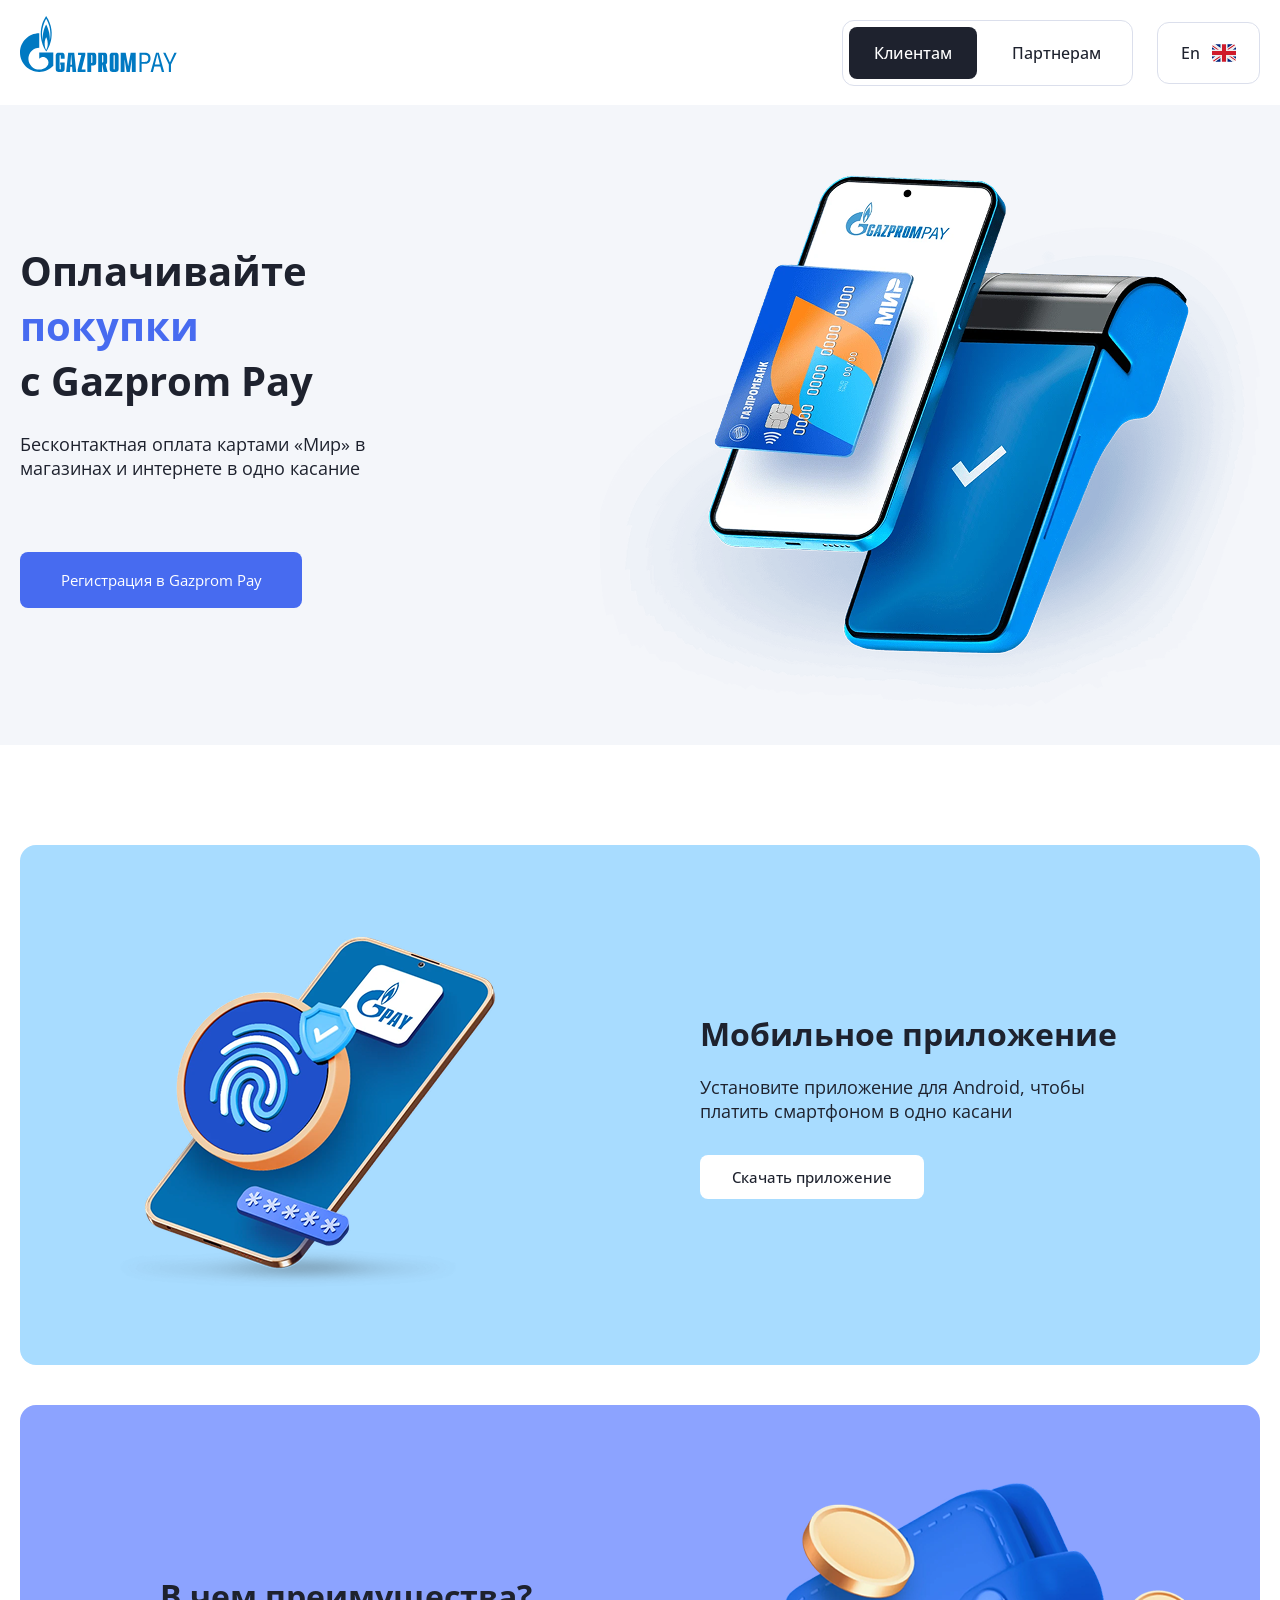
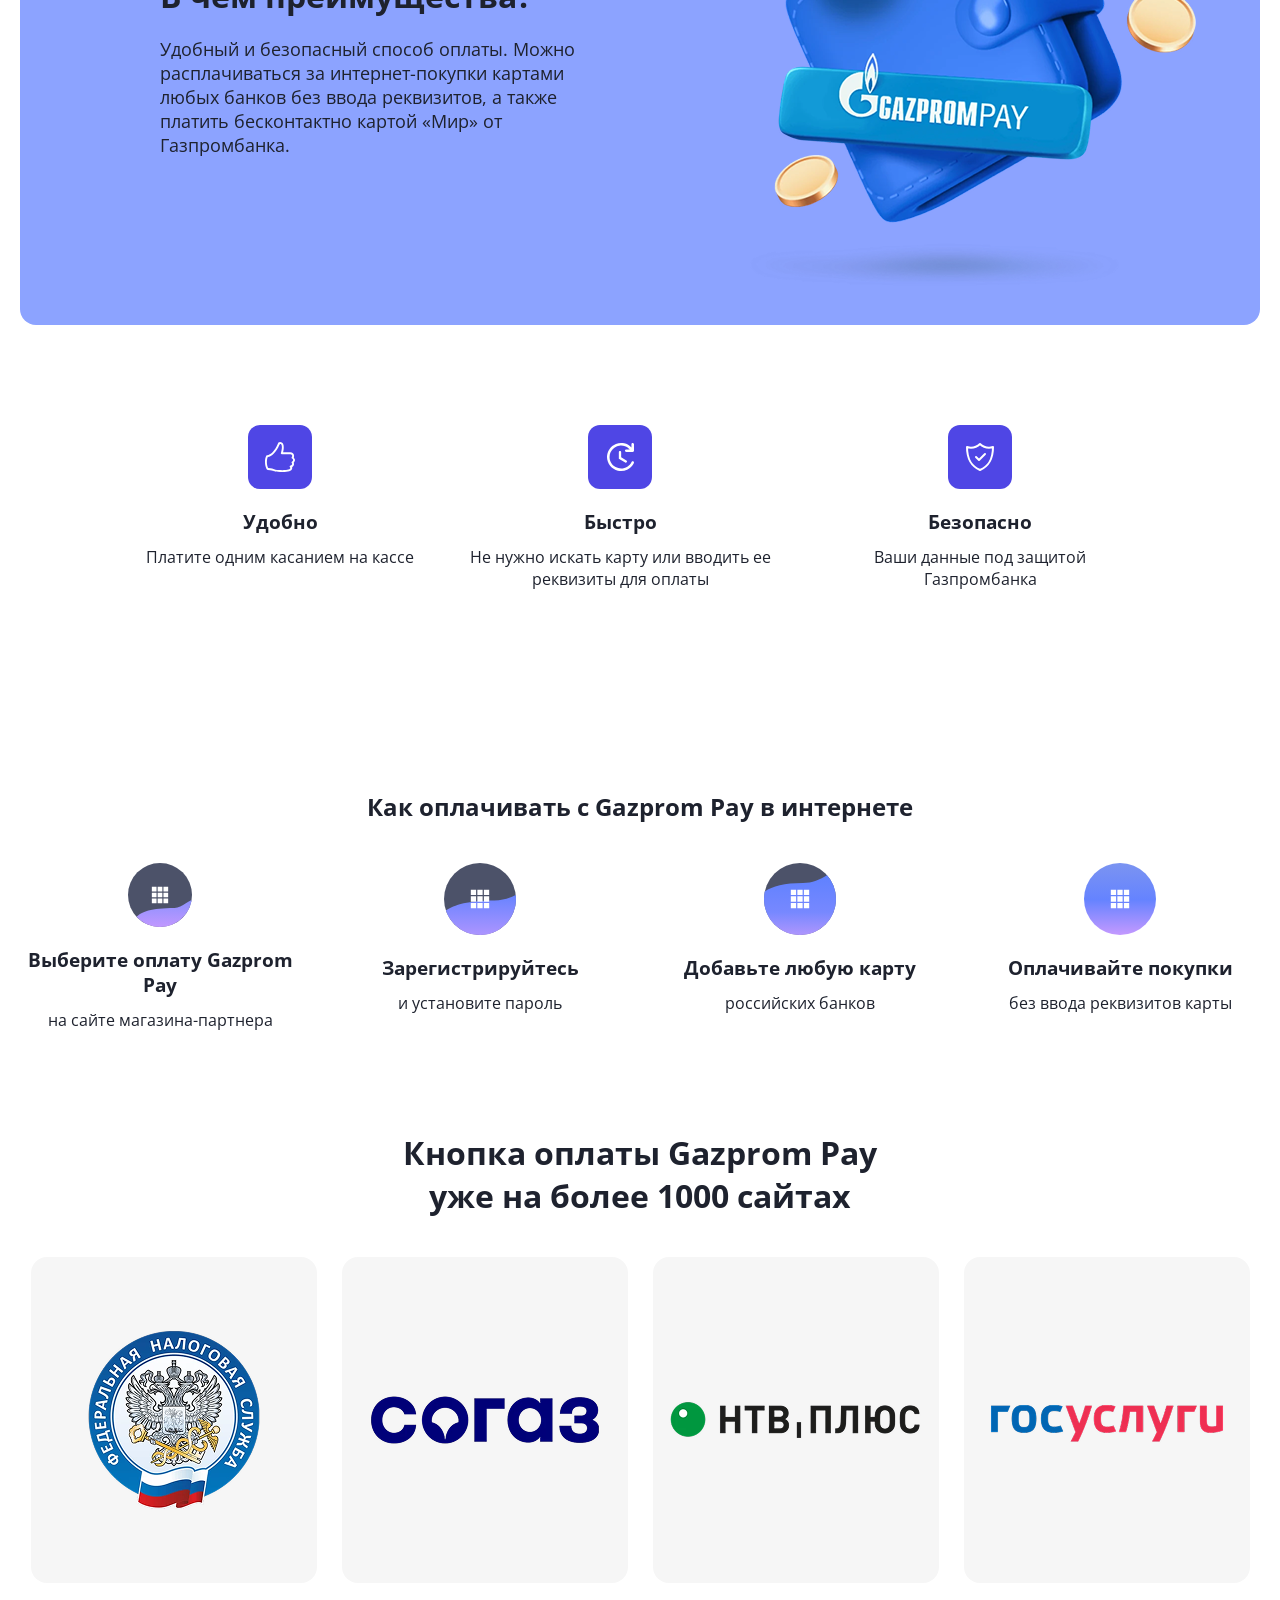
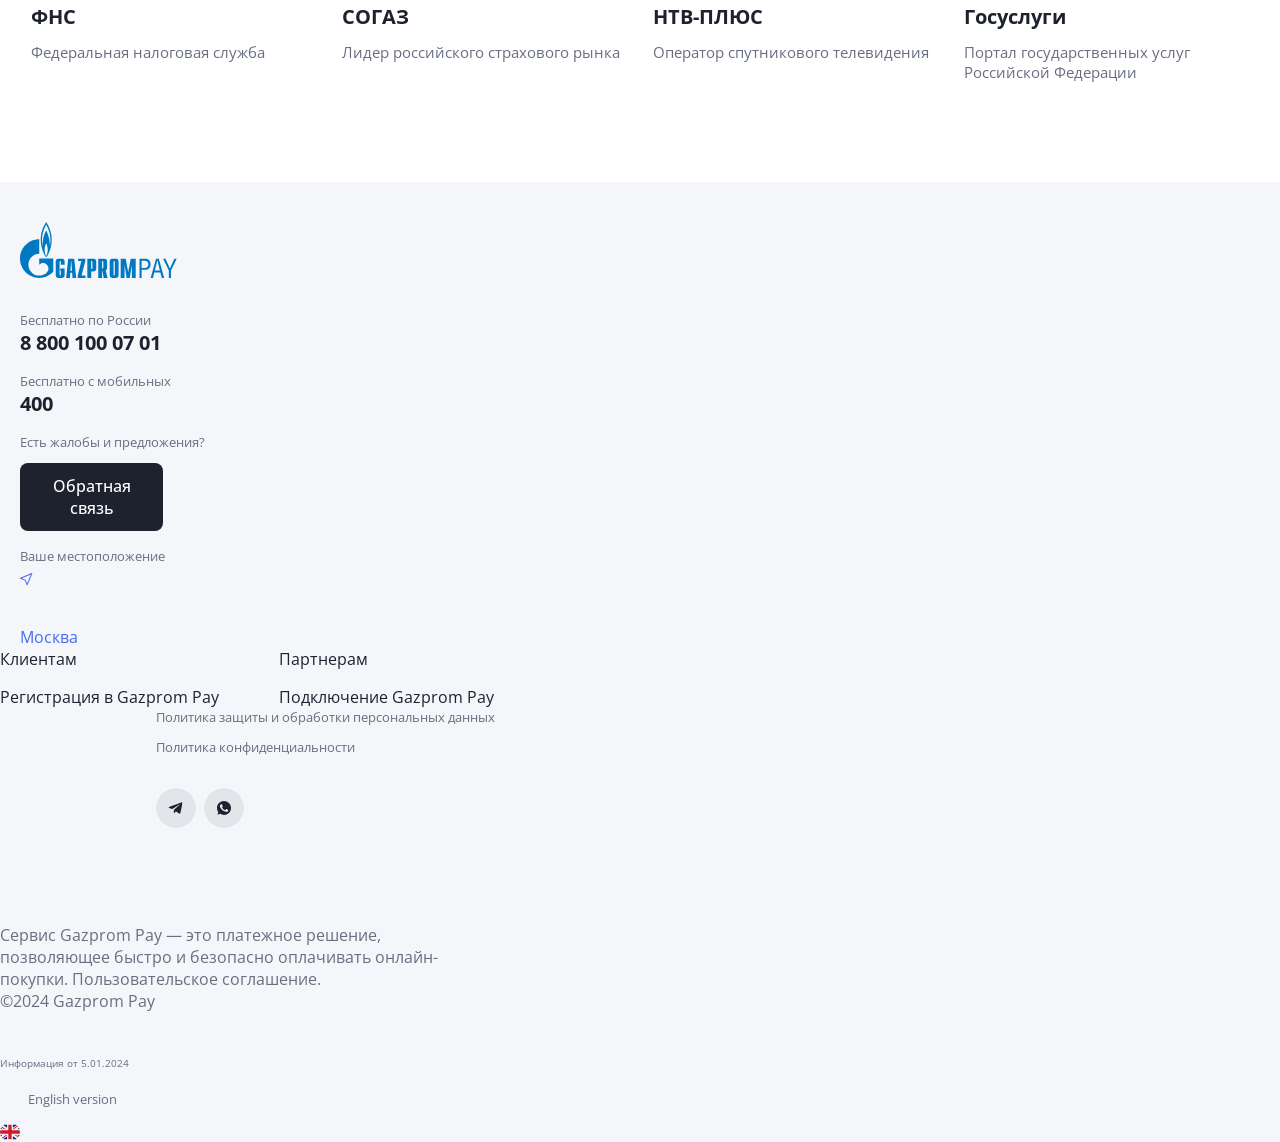
==== commit 6651890d: "изменения в стилях" ====
--- a/index.html
+++ b/index.html
@@ -52,8 +52,8 @@
                 </div>
                 <nav class="navigation">
                     <div class="buttons">
-                        <a href="#" class="nav-btn active">Клиентам</a>
-                        <a href="#" class="nav-btn">Партнерам</a>
+                        <a href="index.html" class="nav-btn active">Клиентам</a>
+                        <a href="client.html" class="nav-btn">Партнерам</a>
                     </div>
                     <button class="lang ">
                         <p class="lang-text">En</p>
@@ -430,9 +430,9 @@
                     </div>
                     <div class="footer-phone">
                         <h3 class="footer-name">Бесплатно по России</h3>
-                        <p class="footer-description">8 800 100 07 01</p>
+                        <a href="tel:88001000701" class="footer-description">8 800 100 07 01</a>
                         <h3 class="footer-name">Бесплатно с мобильных</h3>
-                        <p class="footer-description">400</p>
+                        <a href="tel:400" class="footer-description">400</a>
                         <div class="footer-form">
                             <p class="footer-name">Есть жалобы и
                                 предложения?</p>
@@ -441,7 +441,7 @@
                         </div>
                         <div class="footer-geo">
                             <p class="footer-name">Ваше местоположение</p>
-                            <div class="footer-local">
+                            <a href="#" class="footer-local">
                                 <svg width="13" height="13" viewBox="0 0 13 13"
                                     fill="none"
                                     xmlns="http://www.w3.org/2000/svg">
@@ -450,7 +450,7 @@
                                         d="M12.1869 0.146461C12.3296 0.289191 12.3725 0.503743 12.2957 0.69039L7.62901 12.0237C7.55236 12.2099 7.37154 12.3319 7.17024 12.3333C6.96893 12.3348 6.78639 12.2153 6.70709 12.0303L4.78588 7.54747L0.30304 5.62625C0.118005 5.54695 -0.001425 5.36442 1.28399e-05 5.16311C0.00145068 4.9618 0.123476 4.78099 0.309625 4.70434L11.643 0.0376756C11.8296 -0.039179 12.0442 0.00373143 12.1869 0.146461ZM1.79081 5.1759L5.36363 6.70711C5.48163 6.75768 5.57566 6.85171 5.62624 6.96972L7.15745 10.5425L10.9141 1.41925L1.79081 5.1759Z"
                                         fill="#476BF0" />
                                 </svg>
-                                <a class="footer-sity">Москва</a>
+                                <a href="#" class="footer-sity">Москва</a>
                             </div>
                         </div>
                     </div>
@@ -471,7 +471,7 @@
                             обработки персональных данных</a>
                         <a class="footer-link" href="#">Политика
                             конфиденциальности</a>
-                        <div class="footer-icon">
+                        <a href="#" class="footer-icon">
                             <svg width="40" height="40" viewBox="0 0 40 40"
                                 fill="none" xmlns="http://www.w3.org/2000/svg">
                                 <circle cx="20" cy="20" r="20" fill="#E3E5EB" />
--- a/style.css
+++ b/style.css
@@ -1,6 +1,6 @@
 @font-face {
     font-family: "Open Sans";
-    src: url("../fonts/OpenSans-VariableFont_wdth,wght.ttf") format("truetype-variations");
+    src: url("fonts/OpenSans-VariableFont_wdth,wght.ttf") format("truetype-variations");
     font-weight: 300 800;
     font-stretch: 75% 100%;
     font-style: normal;
@@ -9,7 +9,7 @@
 
 @font-face {
     font-family: "Open Sans";
-    src: url("../fonts/OpenSans-Italic-VariableFont_wdth,wght.ttf") format("truetype-variations");
+    src: url("fonts/OpenSans-Italic-VariableFont_wdth,wght.ttf") format("truetype-variations");
     font-weight: 300 800;
     font-stretch: 75% 100%;
     font-style: italic;
@@ -39,6 +39,8 @@
 
 button {
     border: 0;
+    cursor: pointer;
+    font-family: inherit;
 }
 
 a:focus {
@@ -47,6 +49,7 @@
 
 button:focus {
     outline: none;
+    
 }
 
 .header {
@@ -75,7 +78,7 @@
 
 
 .nav-btn {
-    padding: 24px;
+    padding: 14px 24px;
     border-radius: 8px;
     font-size: 16px;
     font-weight: 500;
@@ -83,7 +86,6 @@
     transition: all 0.3s ease;
     border: 1px solid transparent;
     background-color: transparent;
-    cursor: pointer;
     text-decoration: none;
 }
 
@@ -118,7 +120,6 @@
     font-weight: 500;
     color: #1E222E;
     background-color: transparent;
-    cursor: pointer;
     transition: all 0.3s ease;
 }
 
@@ -172,13 +173,13 @@
 .banner-btn {
     background-color: #476BF0;
     color: #fff;
-    font-family: inherit;
     width: 282px;
     padding: 18px 32px;
     box-sizing: border-box;
     border-radius: 8px;
     font-size: 15px;
     transition: background-color 0.3s ease, color 0.3s ease;
+    transition: all 0.3s ease;
 }
 
 .banner-btn:hover {
@@ -247,12 +248,12 @@
     border-radius: 8px;
     color: #1E222E;
     background-color: #fff;
-    font-family: inherit;
+    transition: all 0.3s ease;
     font-weight: 500;
     padding: 12px 21px;
     width: 224px;
     font-size: 15px;
-    cursor: pointer;
+    
 }
 
 
@@ -408,7 +409,8 @@
     margin-top: 12px;
     background-color: #1E222E;
     color: #FFFFFF;
-    cursor: pointer;
+    transition: background 0.3s ease;
+    
 }
 
 .footer-button:hover {
@@ -477,9 +479,13 @@
     font-size: 16px;
 }
 
+.footer-links a {
+    transition: color 0.3s;
+}
 
 .footer-links a:hover {
     color: #476BF0;
+    
 }
 
 .footer-links a:focus {
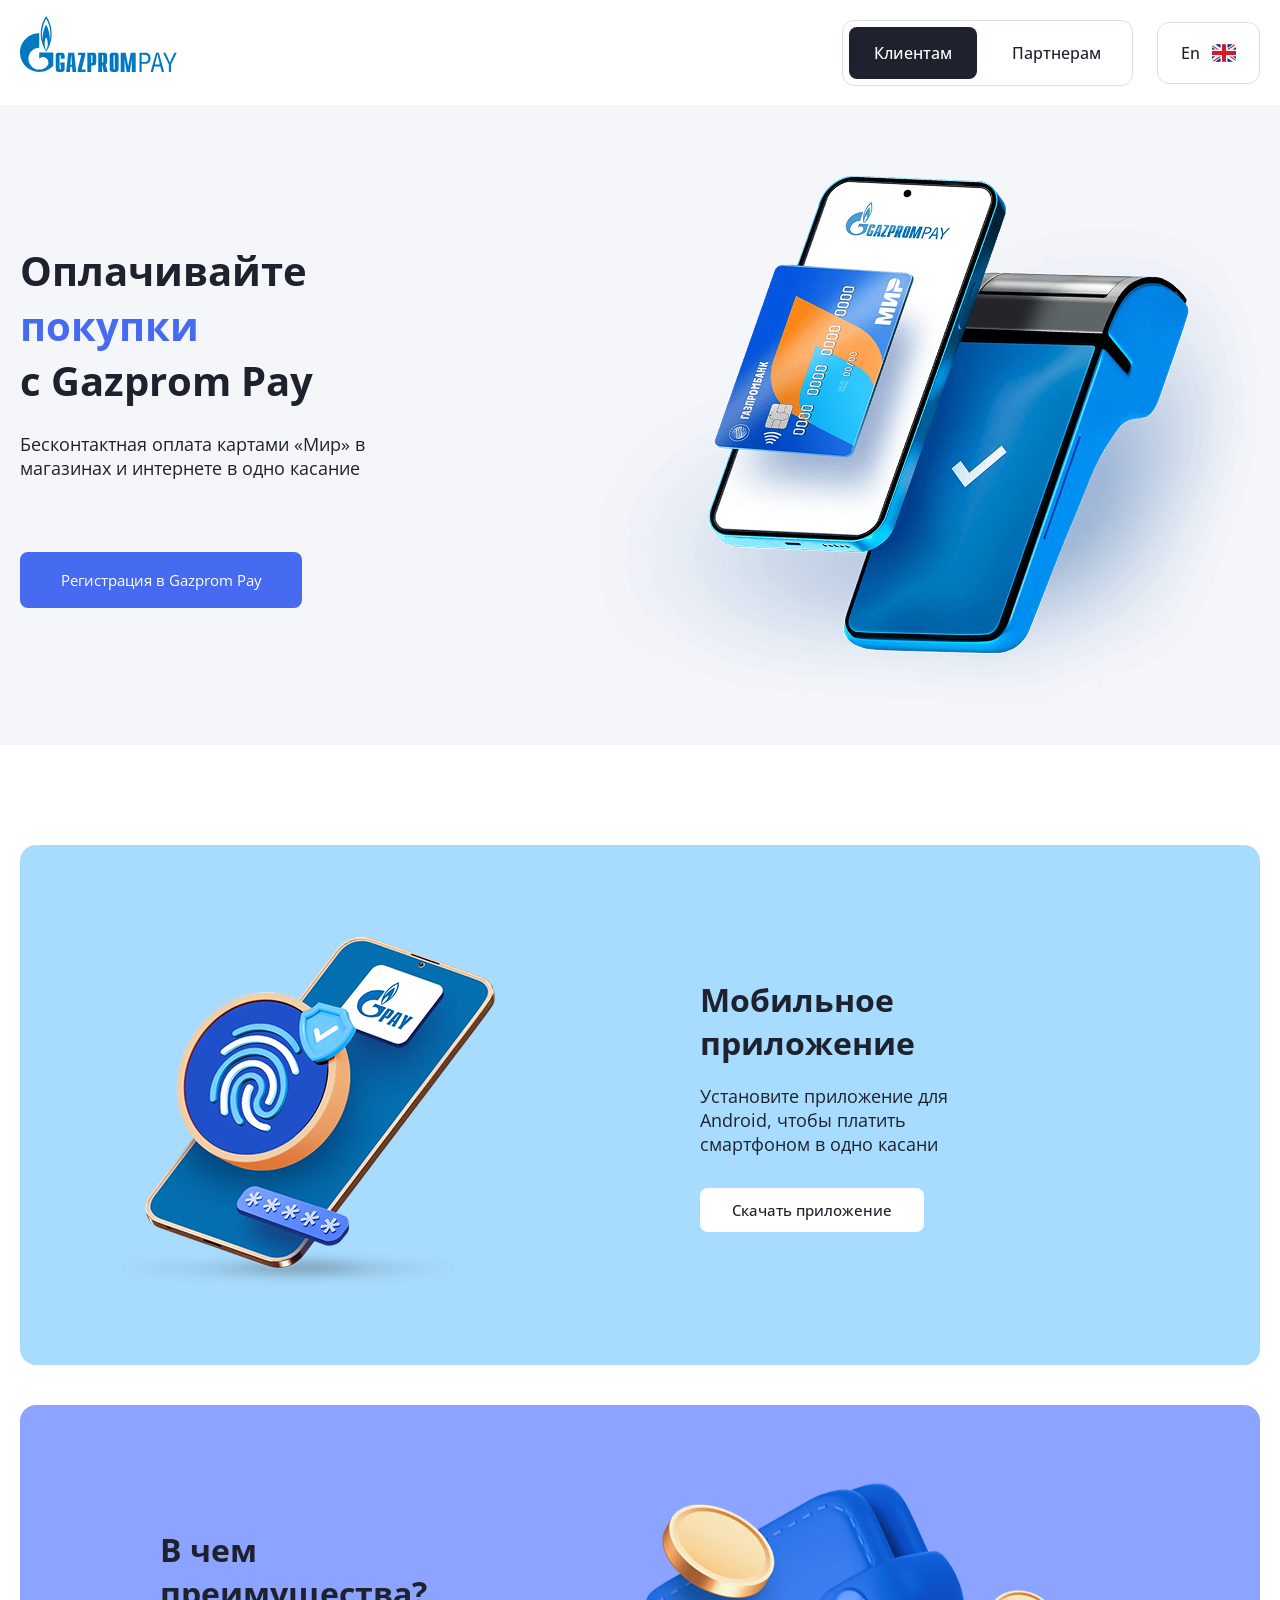
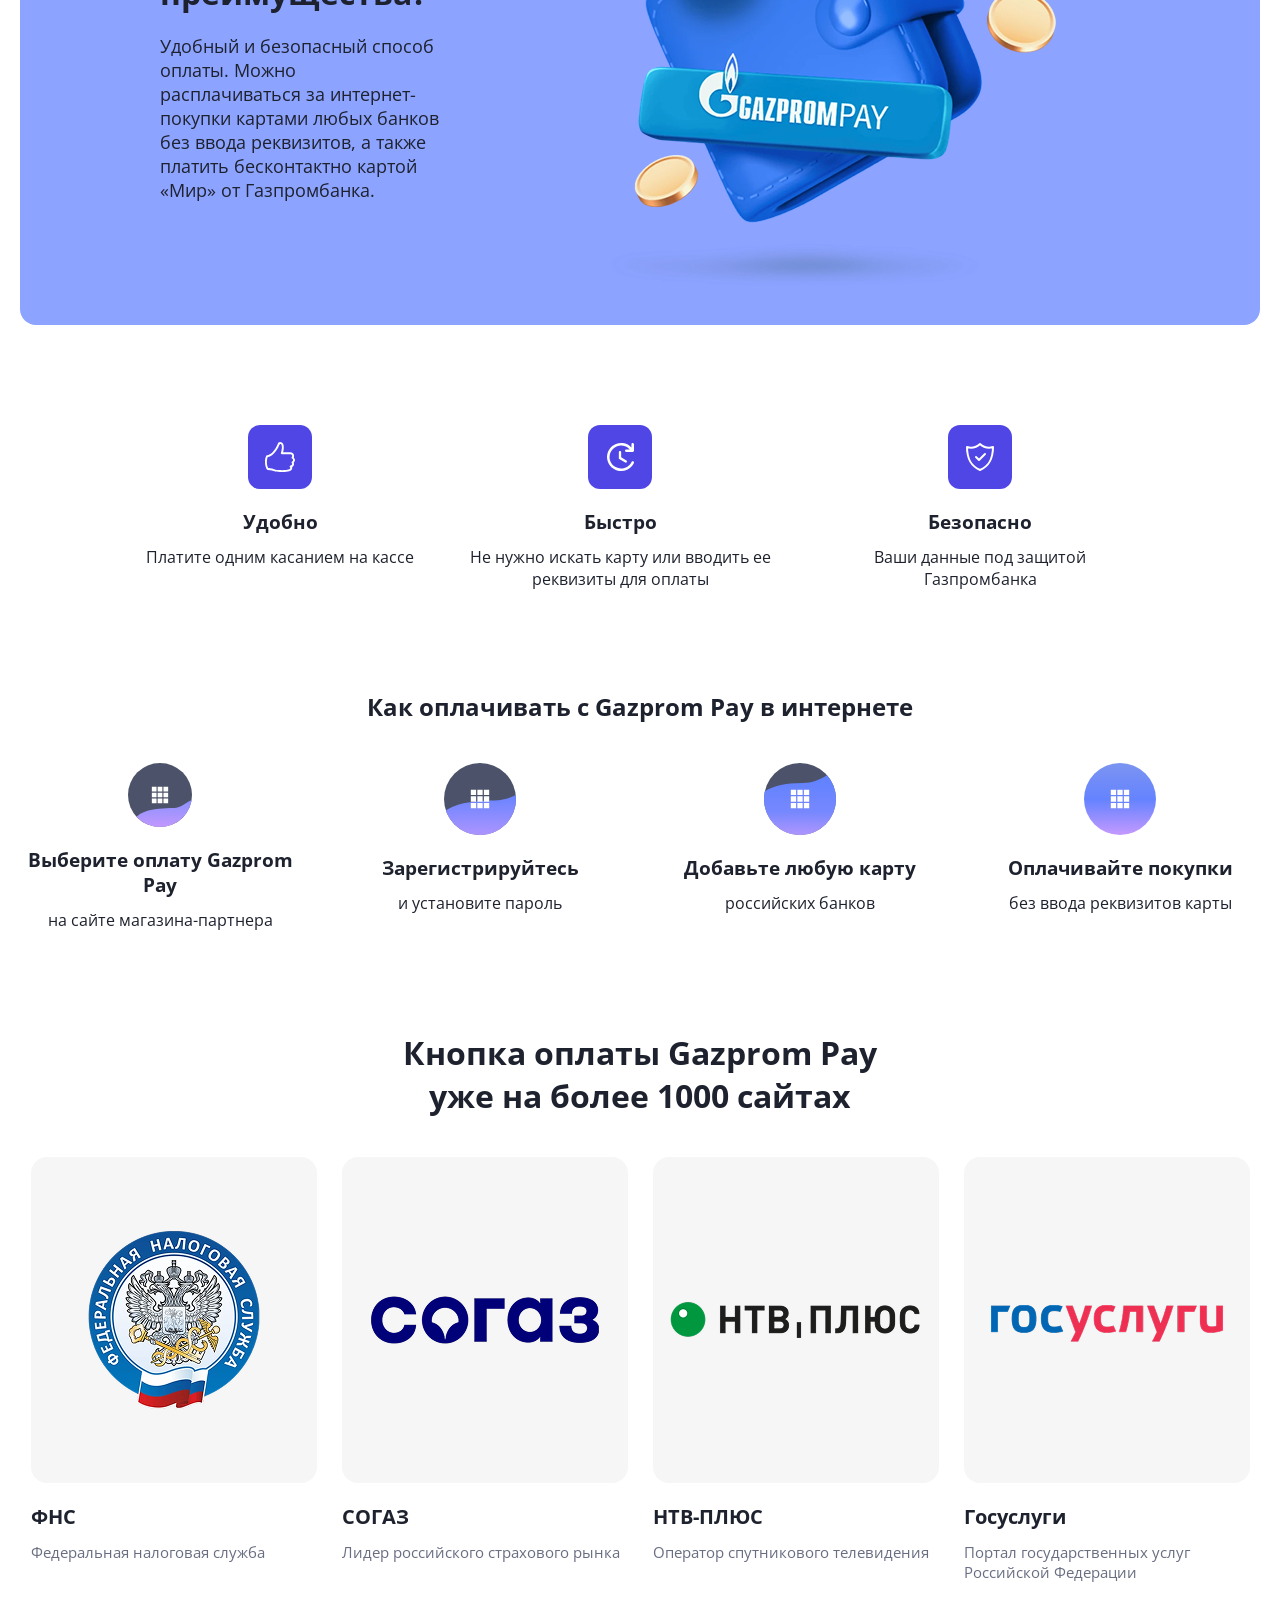
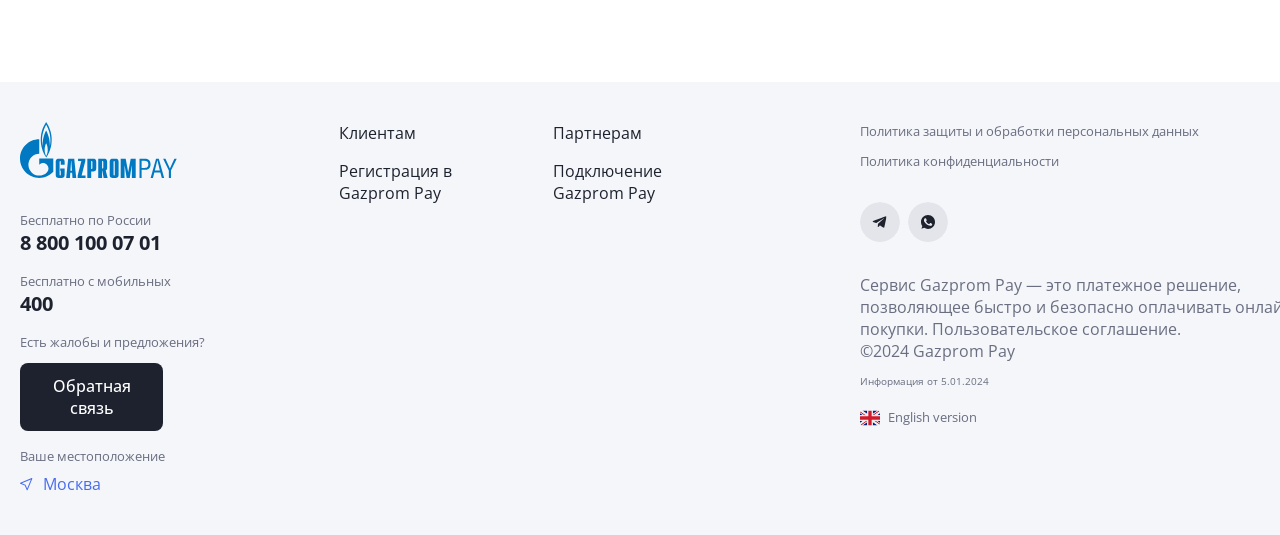
==== commit f4b8d988: "Стилизация второй страницы" ====
--- a/index.html
+++ b/index.html
@@ -384,7 +384,7 @@
                 </div> <!-- закрытие container -->
             </section>
         </main>
-        <footer class="footer">
+<footer class="footer">
             <div class="container">
                 <div class="footer-contact">
                     <div class="logo">
@@ -430,9 +430,9 @@
                     </div>
                     <div class="footer-phone">
                         <h3 class="footer-name">Бесплатно по России</h3>
-                        <a href="tel:88001000701" class="footer-description">8 800 100 07 01</a>
+                        <p class="footer-description">8 800 100 07 01</p>
                         <h3 class="footer-name">Бесплатно с мобильных</h3>
-                        <a href="tel:400" class="footer-description">400</a>
+                        <p class="footer-description">400</p>
                         <div class="footer-form">
                             <p class="footer-name">Есть жалобы и
                                 предложения?</p>
@@ -441,7 +441,7 @@
                         </div>
                         <div class="footer-geo">
                             <p class="footer-name">Ваше местоположение</p>
-                            <a href="#" class="footer-local">
+                            <div class="footer-local">
                                 <svg width="13" height="13" viewBox="0 0 13 13"
                                     fill="none"
                                     xmlns="http://www.w3.org/2000/svg">
@@ -450,7 +450,7 @@
                                         d="M12.1869 0.146461C12.3296 0.289191 12.3725 0.503743 12.2957 0.69039L7.62901 12.0237C7.55236 12.2099 7.37154 12.3319 7.17024 12.3333C6.96893 12.3348 6.78639 12.2153 6.70709 12.0303L4.78588 7.54747L0.30304 5.62625C0.118005 5.54695 -0.001425 5.36442 1.28399e-05 5.16311C0.00145068 4.9618 0.123476 4.78099 0.309625 4.70434L11.643 0.0376756C11.8296 -0.039179 12.0442 0.00373143 12.1869 0.146461ZM1.79081 5.1759L5.36363 6.70711C5.48163 6.75768 5.57566 6.85171 5.62624 6.96972L7.15745 10.5425L10.9141 1.41925L1.79081 5.1759Z"
                                         fill="#476BF0" />
                                 </svg>
-                                <a href="#" class="footer-sity">Москва</a>
+                                <a class="footer-sity">Москва</a>
                             </div>
                         </div>
                     </div>
@@ -471,7 +471,7 @@
                             обработки персональных данных</a>
                         <a class="footer-link" href="#">Политика
                             конфиденциальности</a>
-                        <a href="#" class="footer-icon">
+                        <div class="footer-icon">
                             <svg width="40" height="40" viewBox="0 0 40 40"
                                 fill="none" xmlns="http://www.w3.org/2000/svg">
                                 <circle cx="20" cy="20" r="20" fill="#E3E5EB" />
--- a/style.css
+++ b/style.css
@@ -198,7 +198,7 @@
 }
 
 .cards {
-    padding: 100px 0;
+    margin-top: 100px;
 }
 
 .card-list {
@@ -217,27 +217,78 @@
     gap: 92px;
 }
 
+.card-advanages {
+    border-radius: 16px;
+    height: 640px;
+    box-sizing: border-box;
+    align-items: center;
+}
+
+.card-groups {
+    display: flex;
+    gap: 40px;
+}
+
 .card-blue {
     background-color: #A8DCFF;
 }
 
-.card-purple {
+.card-color {
     background-color: #8CA3FF;
+    color: #FFFFFF;
+}
+
+.card-gray {
+    background-color: #7F8499;
+    color: #FFFFFF;
+}
+
+.card-white {
+    background-color: #F4F6FA;
+    color: #1E222E;
 }
 
 .card-info {
     display: flex;
     gap: 20px;
     flex-direction: column;
+    max-width: 420px;
+}
+
+.card-group{
+    display: flex;
+    flex-direction: column;
+    gap: 20px;
+    padding: 60px;
 }
 
 .card-title {
     font-size: 32px;
+    
 }
 
 .card-description {
     font-size: 18px;
-
+    list-style: none;
+}
+
+.card-description li {
+  padding-left: 25px; 
+  margin-bottom: 12px; 
+  position: relative;
+}
+
+.card-description li::before {
+  content: "○";
+  position: absolute;
+  left: 0;
+  top: 0;
+  color: #FFFFFF;
+  
+}
+
+.card-description li {
+ 
 }
 
 .card-blue .card-description {
@@ -275,6 +326,10 @@
 .card-blue .card-info {
     padding: 168px 0;
     padding-right: 132px;
+}
+
+.card-purple{
+    background-color: #8CA3FF;
 }
 
 .card-purple .card-info {
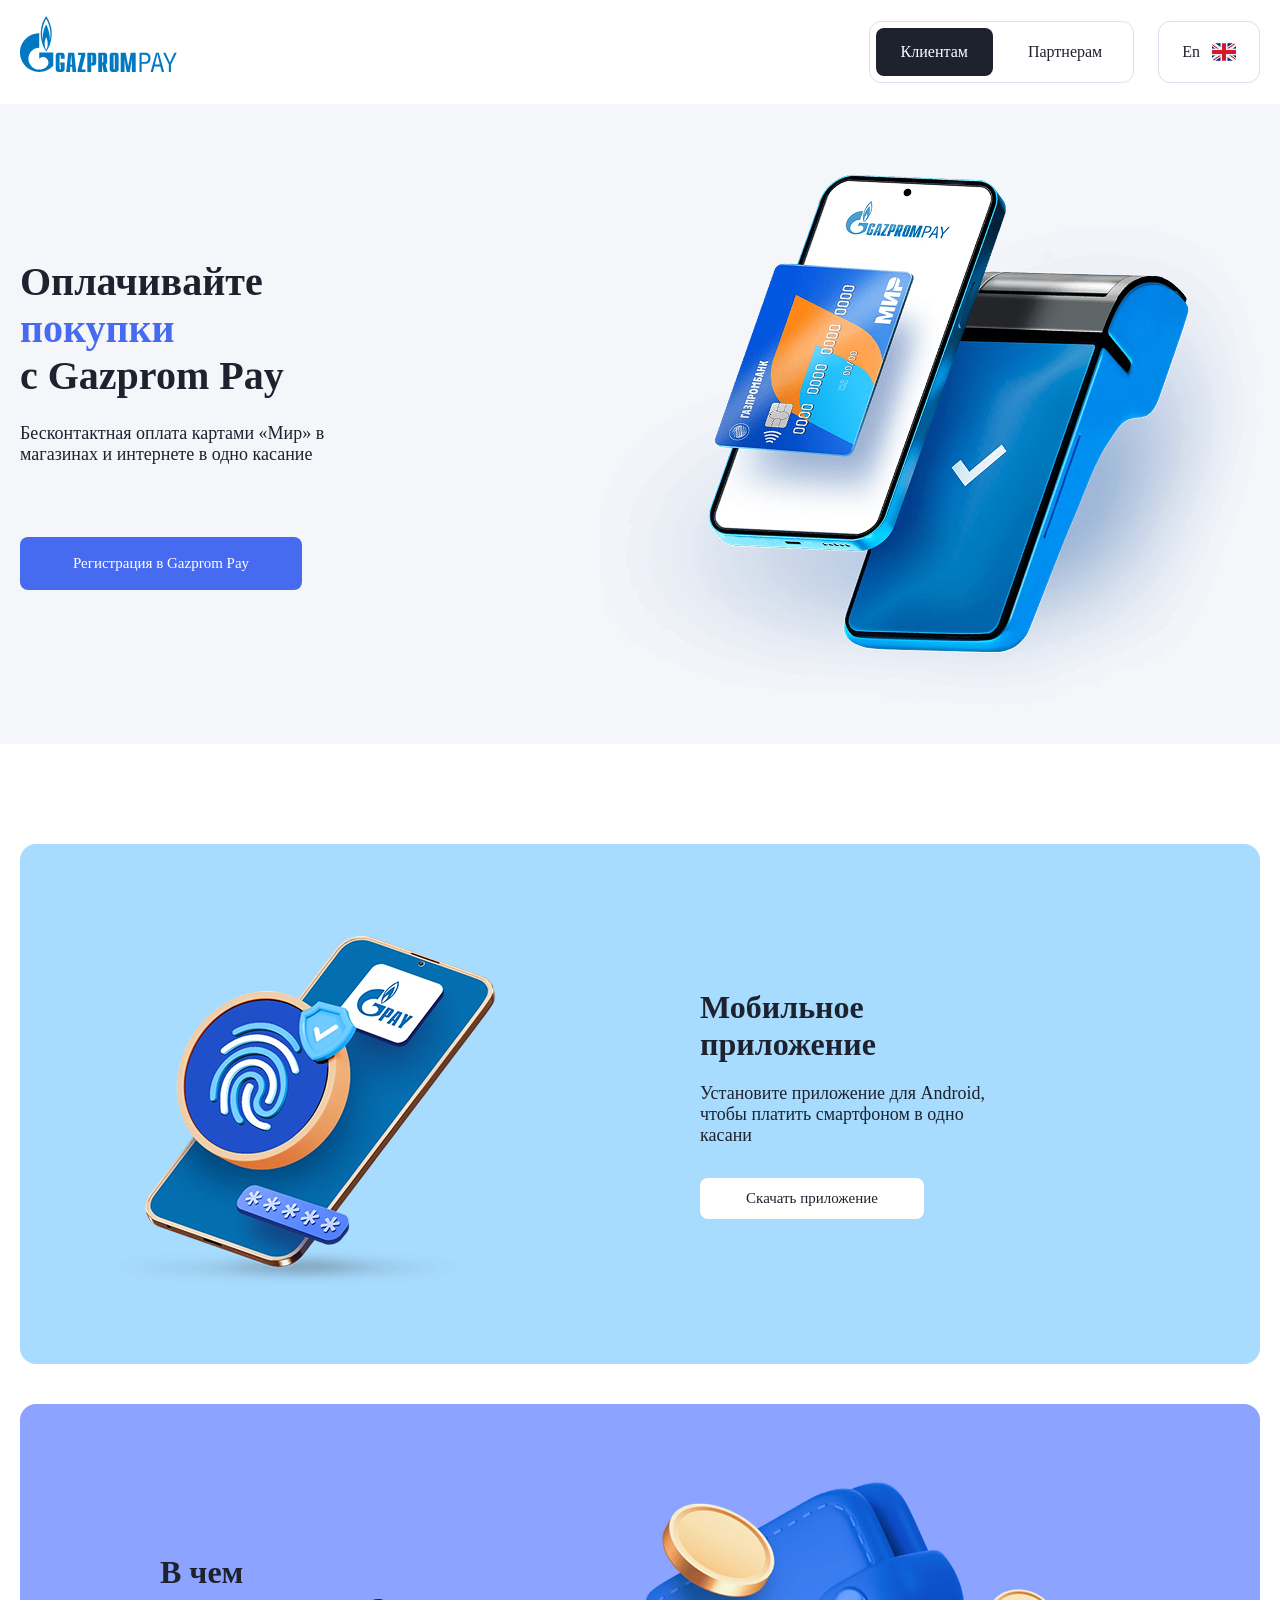
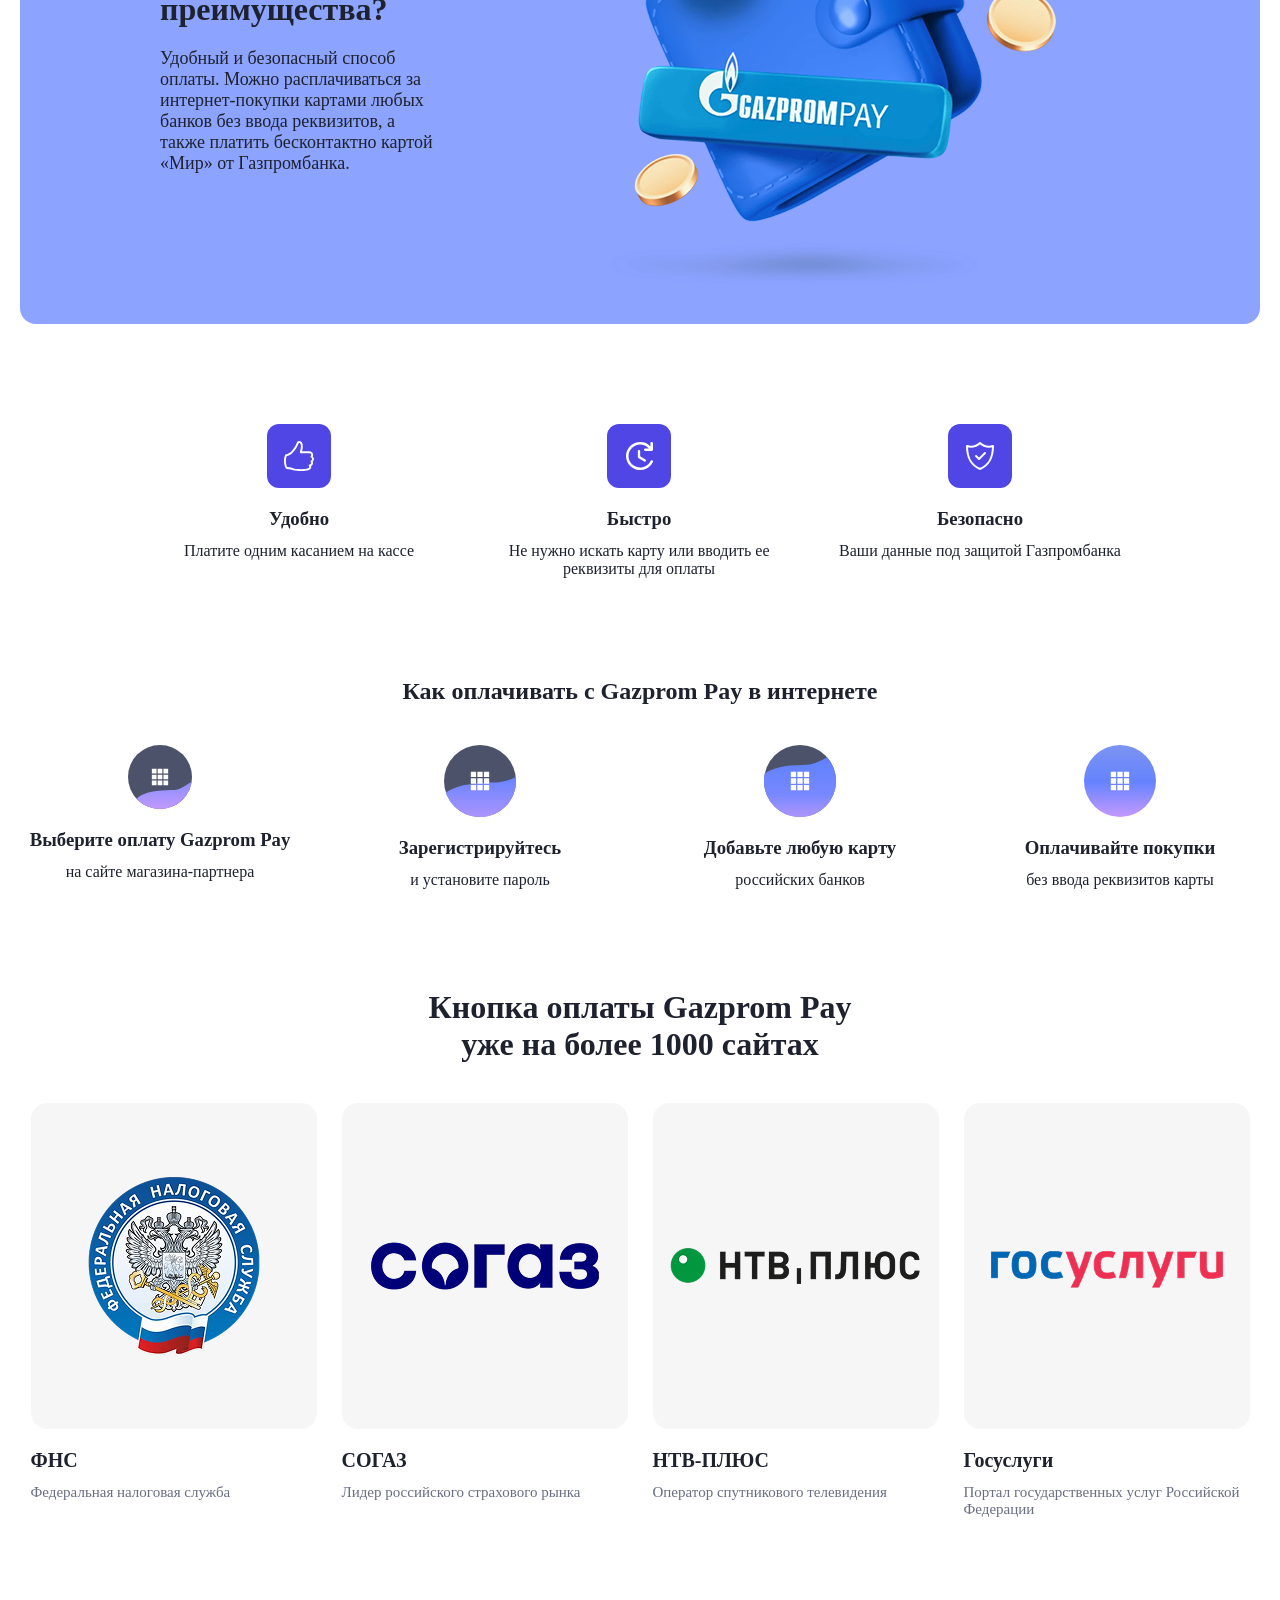
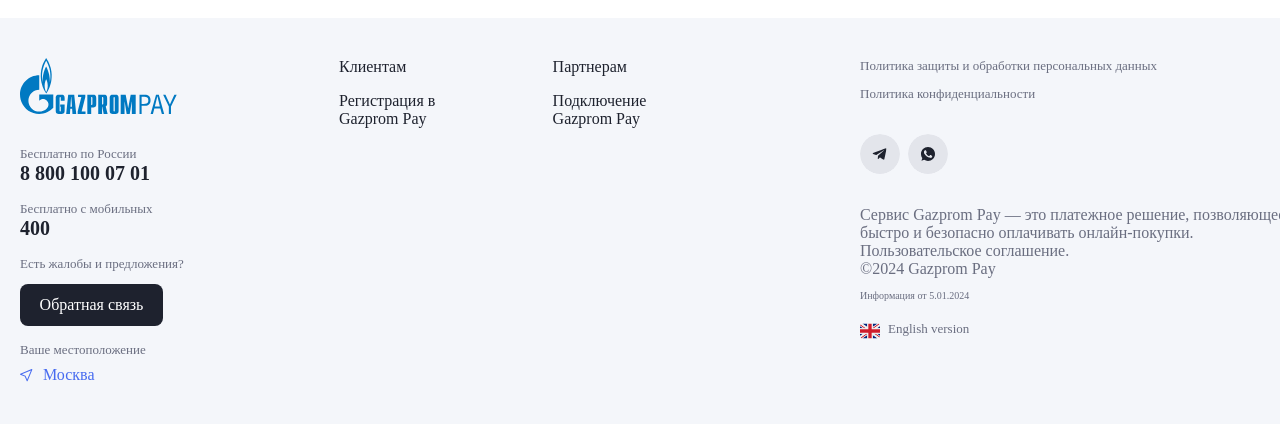
==== commit 2b9a83fc: "Добавление папок стилей" ====
--- a/index.html
+++ b/index.html
@@ -4,7 +4,7 @@
         <meta charset="UTF-8">
         <meta name="viewport" content="width=device-width, initial-scale=1.0">
         <title>Газпром pay</title>
-        <link rel="stylesheet" href="style.css">
+        <link rel="stylesheet" href="/source/style.css">
     </head>
     <body>
         <header class="header">
@@ -343,8 +343,6 @@
                     <h2 class="portfolio-name">Кнопка оплаты Gazprom Pay уже на
                         более 1000 сайтах</h2>
                     <div class="portfolio-container">
-
-                        <!-- Карточка 1 -->
                         <div class="portfolio-card">
                             <img class="portfolio-img" src="images/fns.png"
                                 alt="ФНС">
@@ -352,8 +350,6 @@
                             <p class="portfolio-description">Федеральная
                                 налоговая служба</p>
                         </div>
-
-                        <!-- Карточка 2 -->
                         <div class="portfolio-card">
                             <img class="portfolio-img" src="images/sogas.png"
                                 alt="СОГАЗ">
@@ -361,8 +357,6 @@
                             <p class="portfolio-description">Лидер российского
                                 страхового рынка</p>
                         </div>
-
-                        <!-- Карточка 3 -->
                         <div class="portfolio-card">
                             <img class="portfolio-img" src="images/ntv.png"
                                 alt="НТВ-ПЛЮС">
@@ -370,8 +364,6 @@
                             <p class="portfolio-description">Оператор
                                 спутникового телевидения</p>
                         </div>
-
-                        <!-- Карточка 4 -->
                         <div class="portfolio-card">
                             <img class="portfolio-img"
                                 src="images/gosuslugi.png" alt="Госуслуги">
@@ -380,8 +372,8 @@
                                 государственных услуг Российской Федерации</p>
                         </div>
 
-                    </div> <!-- закрытие portfolio-container -->
-                </div> <!-- закрытие container -->
+                    </div>
+                </div>
             </section>
         </main>
 <footer class="footer">
--- a/source/style.css
+++ b/source/style.css
@@ -0,0 +1,631 @@
+@font-face {
+    font-family: "Open Sans";
+    src: url("fonts/OpenSans-VariableFont_wdth,wght.ttf") format("truetype-variations");
+    font-weight: 300 800;
+    font-stretch: 75% 100%;
+    font-style: normal;
+    font-display: swap;
+}
+
+@font-face {
+    font-family: "Open Sans";
+    src: url("fonts/OpenSans-Italic-VariableFont_wdth,wght.ttf") format("truetype-variations");
+    font-weight: 300 800;
+    font-stretch: 75% 100%;
+    font-style: italic;
+    font-display: swap;
+}
+
+* {
+    padding: 0;
+    margin: 0;
+    box-sizing: border-box
+}
+
+body {
+    color: #1E222E;
+    font-family: "Open Sans", Georgia, serif;
+}
+
+.container {
+    max-width: 1240px;
+    margin: 0 auto;
+}
+
+a {
+    text-decoration: none;
+    color: #1E222E;
+}
+
+button {
+    border: 0;
+    cursor: pointer;
+    font-family: inherit;
+}
+
+a:focus {
+    outline: none;
+}
+
+button:focus {
+    outline: none;
+    
+}
+
+.header {
+    padding: 16px 0;
+}
+
+.header .container {
+    display: flex;
+    align-items: center;
+    justify-content: space-between;
+}
+
+.navigation {
+    display: flex;
+    align-items: center;
+    gap: 24px;
+}
+
+.buttons {
+    display: flex;
+    padding: 6px;
+    border: 1px solid #DBDFEC;
+    border-radius: 12px;
+    gap: 10px;
+}
+
+
+.nav-btn {
+    padding: 14px 24px;
+    border-radius: 8px;
+    font-size: 16px;
+    font-weight: 500;
+    color: #1E222E;
+    transition: all 0.3s ease;
+    border: 1px solid transparent;
+    background-color: transparent;
+    text-decoration: none;
+}
+
+.nav-btn.active {
+    color: #fff;
+    background-color: #1E222E;
+}
+
+
+.nav-btn.active:focus {
+    outline: none;
+}
+
+.nav-btn.active + .nav-btn:hover,
+.nav-btn.active + .nav-btn:focus {
+    background-color: #EAECF4;
+}
+
+.buttons:has(.nav-btn:last-child.active) .nav-btn:first-child:hover,
+.buttons:has(.nav-btn:last-child.active) .nav-btn:first-child:focus {
+    background-color: #EAECF4;
+}
+
+.lang {
+    border: 1px solid #DBDFEC;
+    border-radius: 12px;
+    padding: 18px 23px;
+    display: flex;
+    align-items: center;
+    gap: 12px;
+    font-size: 16px;
+    font-weight: 500;
+    color: #1E222E;
+    background-color: transparent;
+    transition: all 0.3s ease;
+}
+
+.lang:hover {
+    background-color: #DBDFEC;
+}
+
+.lang:focus {
+    background-color: #DBDFEC;
+    outline: none;
+}
+
+.lang:disabled {
+    background-color: #F0F0F0;
+    color: #9A9BA0;
+    cursor: not-allowed;
+}
+
+.banner {
+    background-color: #F4F6FA;
+}
+
+.banner .container {
+    display: flex;
+    align-items: center;
+    justify-content: space-between;
+}
+
+.banner-info {
+    display: flex;
+    flex-direction: column;
+    gap: 24px;
+    width: 400px;
+}
+
+.banner-title {
+    font-size: 40px;
+
+}
+
+.blue-text {
+    color: #476BF0;
+}
+
+.banner-description {
+    font-size: 18px;
+    width: 383px;
+    margin-bottom: 48px;
+}
+
+.banner-btn {
+    background-color: #476BF0;
+    color: #fff;
+    width: 282px;
+    padding: 18px 32px;
+    box-sizing: border-box;
+    border-radius: 8px;
+    font-size: 15px;
+    transition: background-color 0.3s ease, color 0.3s ease;
+    transition: all 0.3s ease;
+}
+
+.banner-btn:hover {
+    background-color: #3356D7;
+}
+
+.banner-btn:focus {
+    background-color: #3356D7;
+    outline: none;
+}
+
+.banner-btn:disabled {
+    background-color: #F0F0F0;
+    color: #9A9BA0;
+    cursor: not-allowed;
+}
+
+.cards {
+    margin-top: 100px;
+}
+
+.card-list {
+    display: flex;
+    gap: 40px;
+    flex-direction: column;
+    margin-bottom: 100px;
+}
+
+.card {
+    border-radius: 16px;
+    height: 520px;
+    box-sizing: border-box;
+    display: flex;
+    align-items: center;
+    gap: 92px;
+}
+
+.card-advanages {
+    border-radius: 16px;
+    height: 640px;
+    box-sizing: border-box;
+    align-items: center;
+}
+
+.card-groups {
+    display: flex;
+    gap: 40px;
+}
+
+.card-blue {
+    background-color: #A8DCFF;
+}
+
+.card-color {
+    background-color: #8CA3FF;
+    color: #FFFFFF;
+}
+
+.card-gray {
+    background-color: #7F8499;
+    color: #FFFFFF;
+}
+
+.card-white {
+    background-color: #F4F6FA;
+    color: #1E222E;
+}
+
+.card-info {
+    display: flex;
+    gap: 20px;
+    flex-direction: column;
+    max-width: 420px;
+}
+
+.card-group{
+    display: flex;
+    flex-direction: column;
+    gap: 20px;
+    padding: 60px;
+}
+
+.card-title {
+    font-size: 32px;
+    
+}
+
+.card-description {
+    font-size: 18px;
+    list-style: none;
+}
+
+.card-description li {
+  padding-left: 25px; 
+  margin-bottom: 12px; 
+  position: relative;
+}
+
+.card-description li::before {
+  content: "○";
+  position: absolute;
+  left: 0;
+  top: 0;
+  color: #FFFFFF;
+  
+}
+
+.card-description li {
+ 
+}
+
+.card-blue .card-description {
+    margin-bottom: 12px;
+}
+
+.card-button {
+    border-radius: 8px;
+    color: #1E222E;
+    background-color: #fff;
+    transition: all 0.3s ease;
+    font-weight: 500;
+    padding: 12px 21px;
+    width: 224px;
+    font-size: 15px;
+    
+}
+
+
+.card-button:hover {
+    background-color: #EAECF4;
+}
+
+.card-button:focus {
+    background-color: #EAECF4;
+    outline: none;
+}
+
+.card-button:disabled {
+    background-color: #FFFFFF;
+    color: #9A9BA0;
+    cursor: not-allowed;
+}
+
+.card-blue .card-info {
+    padding: 168px 0;
+    padding-right: 132px;
+}
+
+.card-purple{
+    background-color: #8CA3FF;
+}
+
+.card-purple .card-info {
+    padding: 172px 0;
+    padding-left: 140px;
+}
+
+.icon-container {
+    display: flex;
+    justify-content: center;
+    gap: 40px;
+}
+
+.icon {
+    display: flex;
+    flex-direction: column;
+    text-align: center;
+    min-width: 280px;
+    max-width: 320px;
+    justify-content: center;
+    align-items: center;
+    height: 100%;
+}
+
+.icon-img {
+    display: flex;
+    width: 64px;
+    height: 64px;
+    background-color: #4f46e5;
+    border-radius: 12px;
+    align-items: center;
+    justify-content: center;
+    text-align: center;
+}
+
+.icon-around {
+    display: flex;
+    width: 64px;
+    height: 64px;
+    align-items: center;
+    justify-content: center;
+    text-align: center;
+}
+
+.icon-title {
+    margin-top: 20px;
+}
+
+.icon-description {
+    margin-top: 12px;
+    margin-bottom: 100px;
+}
+
+.icon-manual {
+    margin-bottom: 40px;
+    text-align: center;
+}
+
+.portfolio-container {
+    display: flex;
+    text-align: center;
+    gap: 25px;
+}
+
+.portfolio {
+    display: flex;
+    justify-content: center;
+    gap: 40px;
+}
+
+.portfolio-card {
+    display: flex;
+    text-align: center;
+    flex-direction: column;
+    max-width: 286px;
+    height: 100%;
+}
+
+.portfolio-name {
+    font-size: 32px;
+    text-align: center;
+    padding-bottom: 40px;
+    max-width: 476px;
+    margin: 0 auto;
+}
+
+.portfolio-img {
+    display: flex;
+    width: 286px;
+    height: 326px;
+    background-color: #F6F6F6;
+    border-radius: 16px;
+    gap: 25px;
+    align-items: center;
+    justify-content: center;
+    text-align: center;
+}
+
+.portfolio-title {
+    margin-top: 20px;
+    text-align: left;
+    font-size: 20px;
+    font-weight: 700;
+
+}
+
+.portfolio-description {
+    margin-top: 12px;
+    margin-bottom: 100px;
+    text-align: left;
+    font-size: 15px;
+    color: #696E82;
+}
+
+.footer .container {
+    display: flex;
+    justify-content: space-between;
+
+}
+
+.footer {
+    background-color: #F4F6FA;
+    padding-top: 40px;
+}
+
+.footer-button {
+    padding: 12px;
+    border-radius: 8px;
+    font-size: 16px;
+    font-weight: 500;
+    width: 143px;
+    margin-top: 12px;
+    background-color: #1E222E;
+    color: #FFFFFF;
+    transition: background 0.3s ease;
+    
+}
+
+.footer-button:hover {
+    background-color: #383F52;
+}
+
+.footer-button:focus {
+    outline: none;
+    background-color: #383F52;
+}
+
+.footer-button:disabled {
+    background-color: #E3E5EB;
+    color: #9CA3AF;
+    cursor: not-allowed;
+    border-color: transparent;
+}
+
+.footer-contact {
+    margin-right: 128px;
+}
+
+.footer-phone .footer-description:hover {
+    color: #476BF0;
+}
+
+.footer-name {
+    color: #6A6E80;
+    font-weight: 400;
+    font-size: 13px;
+    margin-top: 16px;
+    width: 191px;
+
+}
+
+.footer-description {
+    color: #1E222E;
+    font-weight: 700;
+    font-size: 20px;
+}
+
+.footer-local {
+    margin-top: 8px;
+    display: flex;
+    gap: 10px;
+    align-items: center;
+    margin-bottom: 40px;
+}
+
+.footer-sity {
+    color: #476BF0;
+}
+
+.footer-center {
+    display: flex;
+    gap: 60px;
+}
+
+.footer-links {
+    display: flex;
+    flex-direction: column;
+    justify-content: left;
+    gap: 16px;
+    color: #1E222E;
+    text-decoration: none;
+    font-size: 16px;
+}
+
+.footer-links a {
+    transition: color 0.3s;
+}
+
+.footer-links a:hover {
+    color: #476BF0;
+    
+}
+
+.footer-links a:focus {
+    color: #476BF0;
+}
+
+.footer-right {
+    margin-left: 156px;
+    width: 400px;
+
+}
+
+.footer-policy {
+    color: #6A6E80;
+    font-size: 13px;
+
+}
+
+.footer-link {
+    display: flex;
+    flex-direction: column;
+    margin-bottom: 12px;
+    font-size: 13px;
+    color: #6A6E80;
+    width: 348px;
+
+}
+
+.footer-link:hover,
+.footer-lang:hover {
+    color: #1E222E;
+}
+
+.footer-link:focus,
+.footer-lang:focus {
+    color: #1E222E;
+}
+
+.footer-icon {
+    margin-top: 32px;
+    display: flex;
+    gap: 8px;
+}
+
+.footer-icon svg:hover circle {
+    fill: #D2D4DA;
+}
+
+.footer-icon svg:focus circle {
+    fill: #D2D4DA;
+}
+
+.footer-icon svg {
+    border-radius: 50%;
+}
+
+.footer-copy {
+    color: #6A6E80;
+    width: 450px;
+    margin-top: 32px;
+    margin-bottom: 12px;
+}
+
+.footer-meta {
+    display: flex;
+    flex-direction: column;
+
+}
+
+.footer-info {
+    font-size: 10px;
+    color: #6A6E80;
+}
+
+.footer-en {
+    display: flex;
+    gap: 8px;
+    margin-top: 20px;
+}
+
+.footer-lang {
+    font-size: 13px;
+    color: #6A6E80;
+}
+
+.footer-lang:hover {
+    color: #1E222E;
+}
